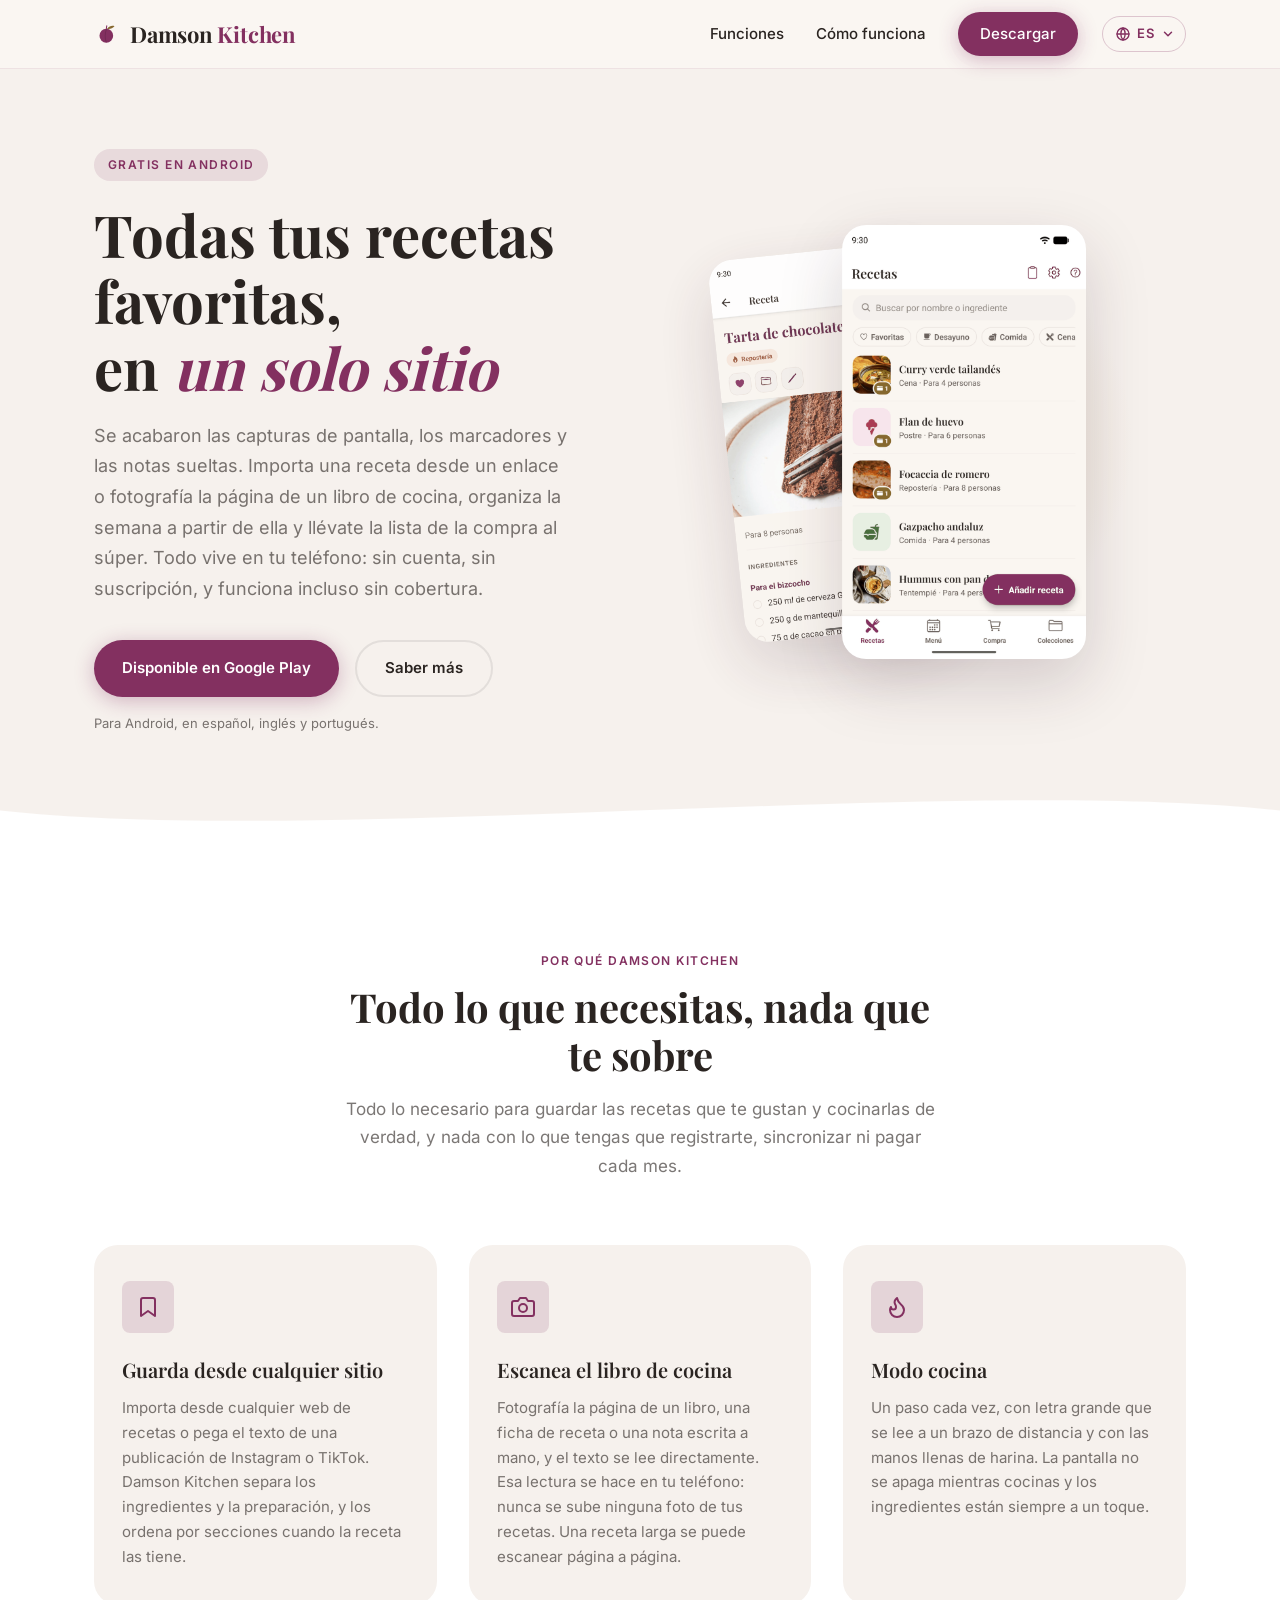
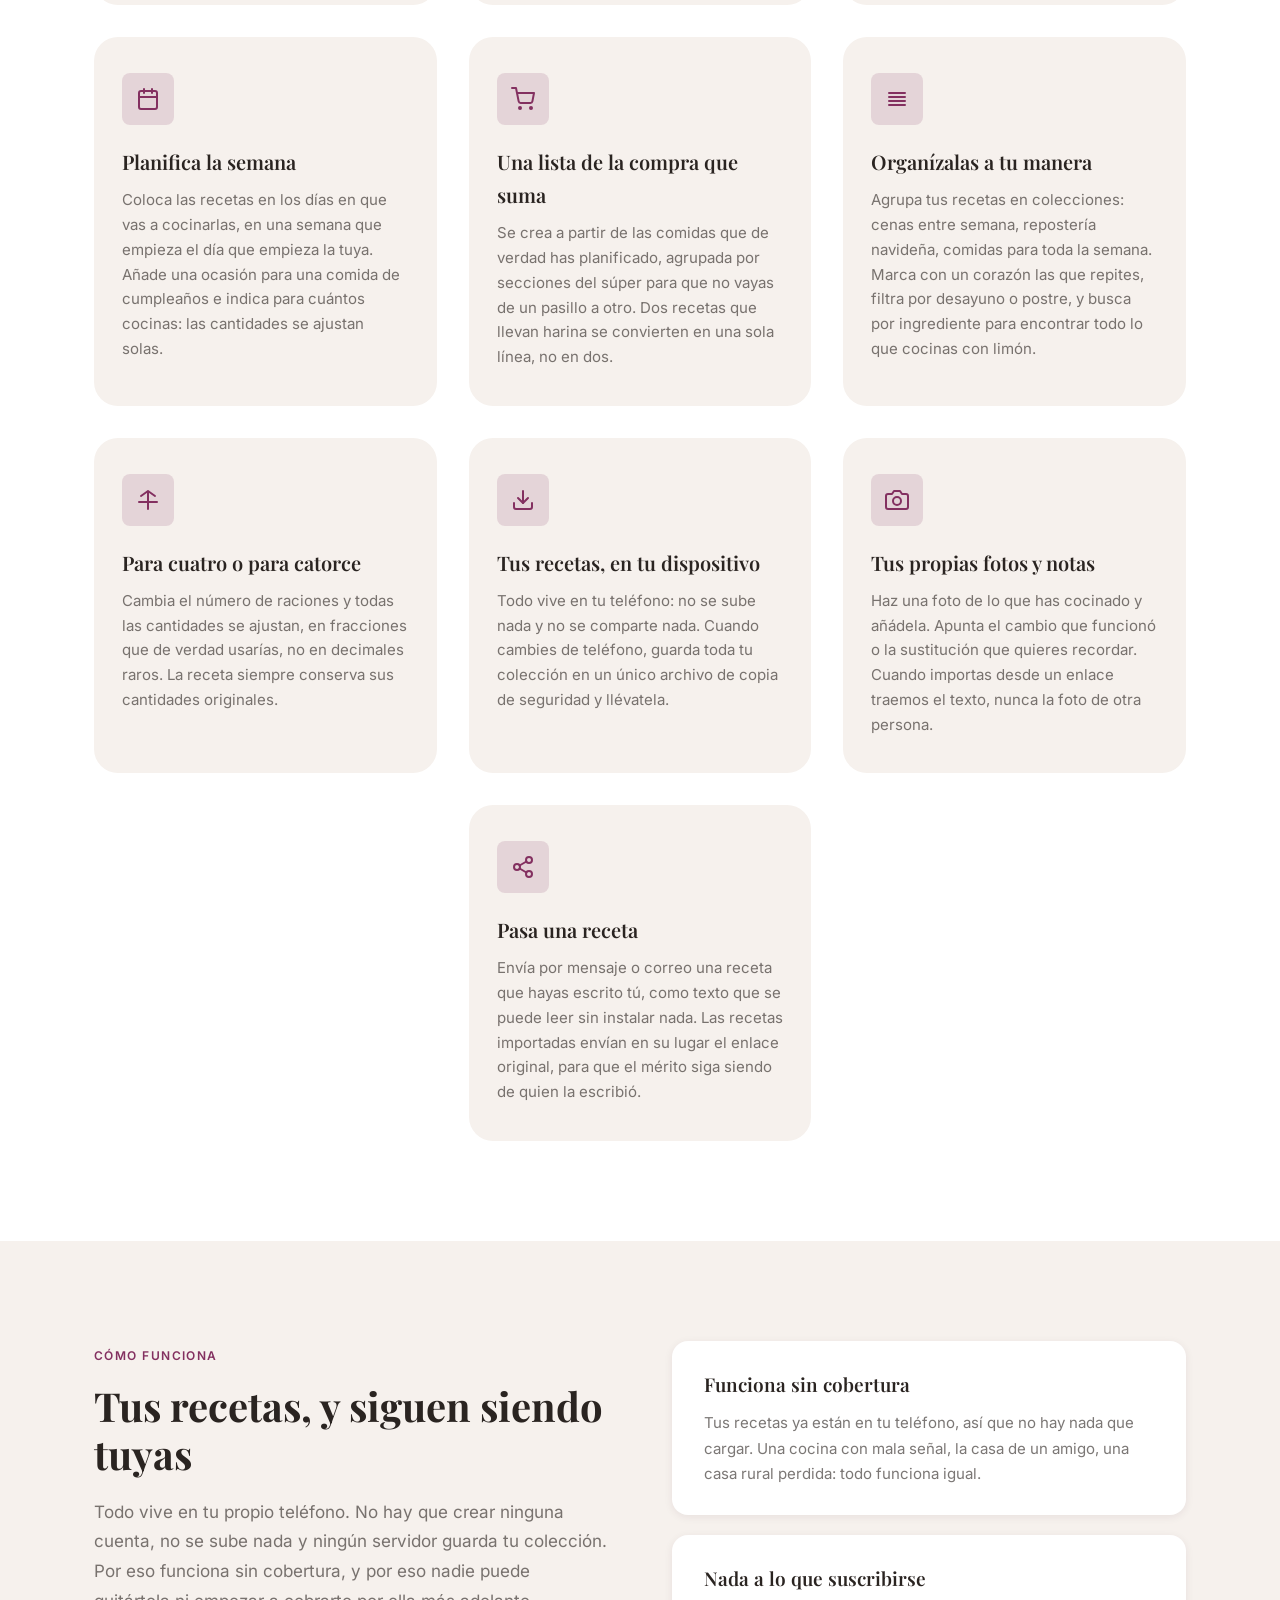
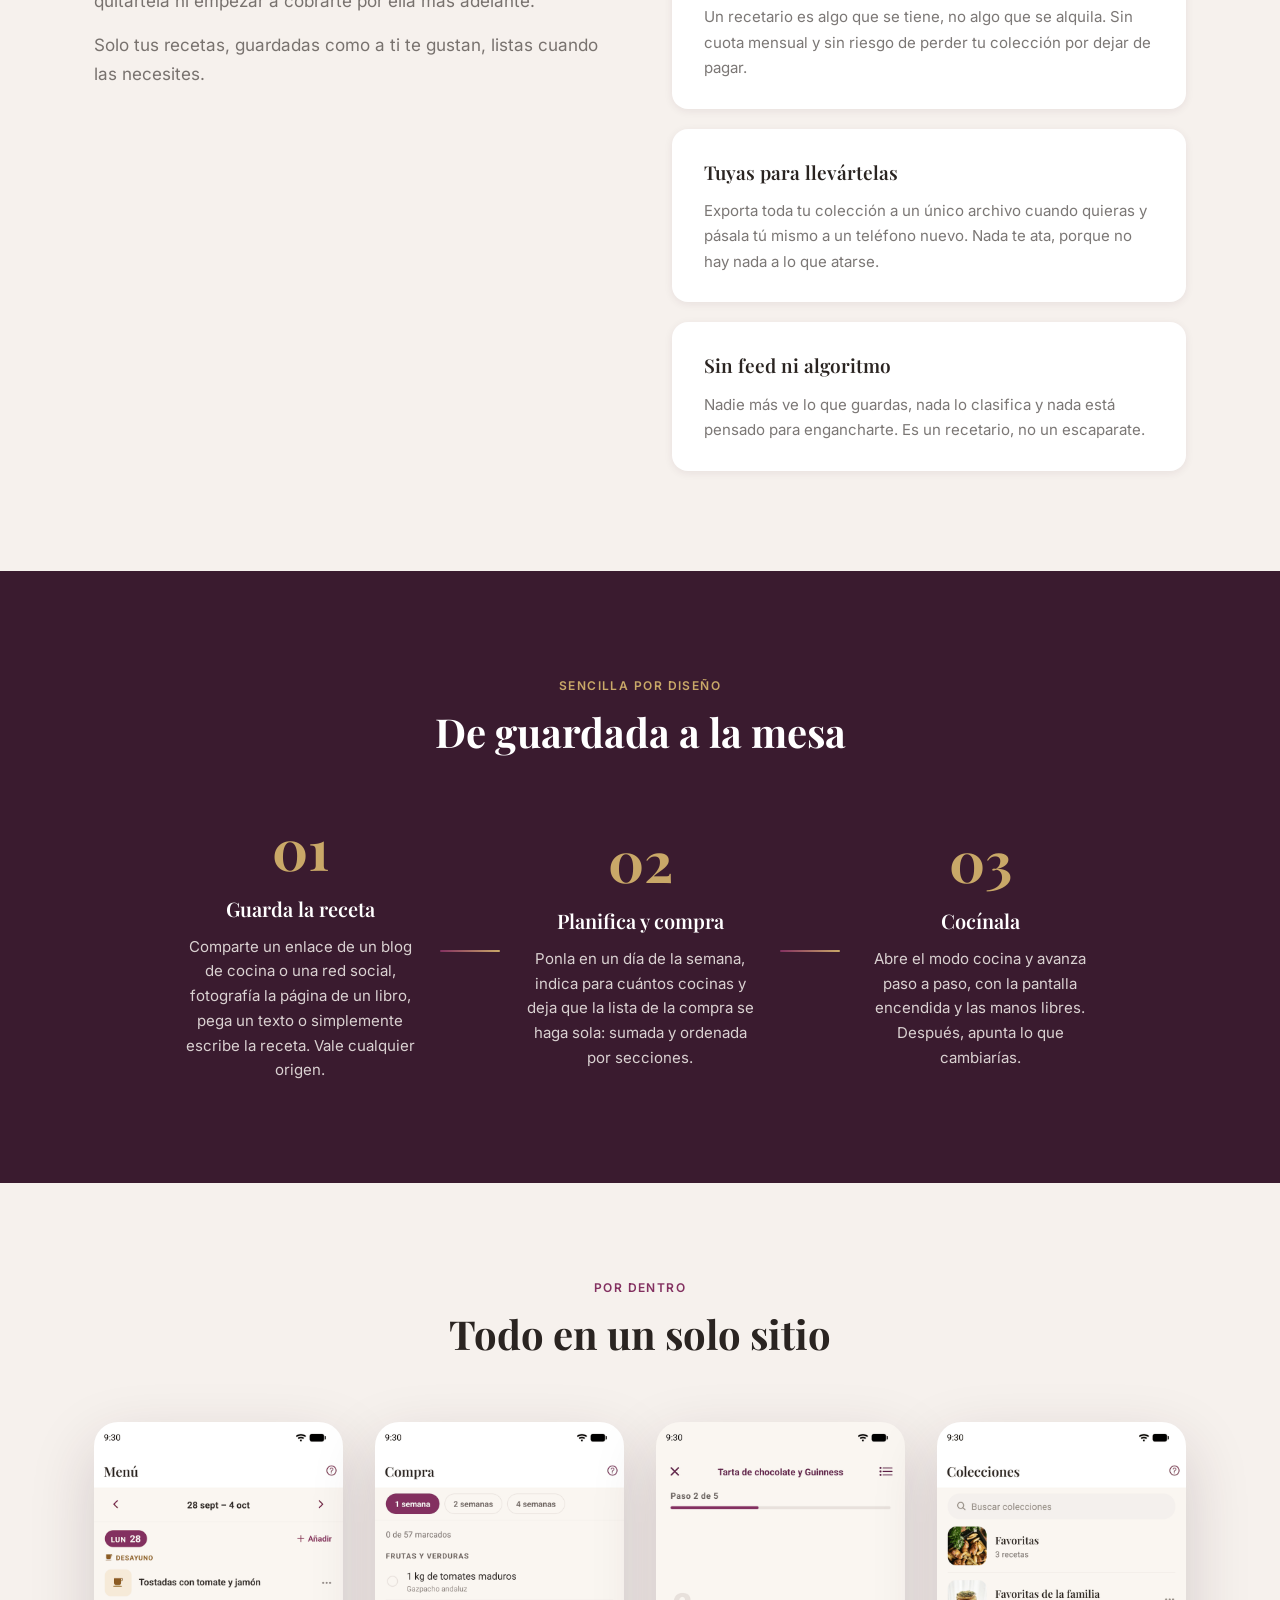
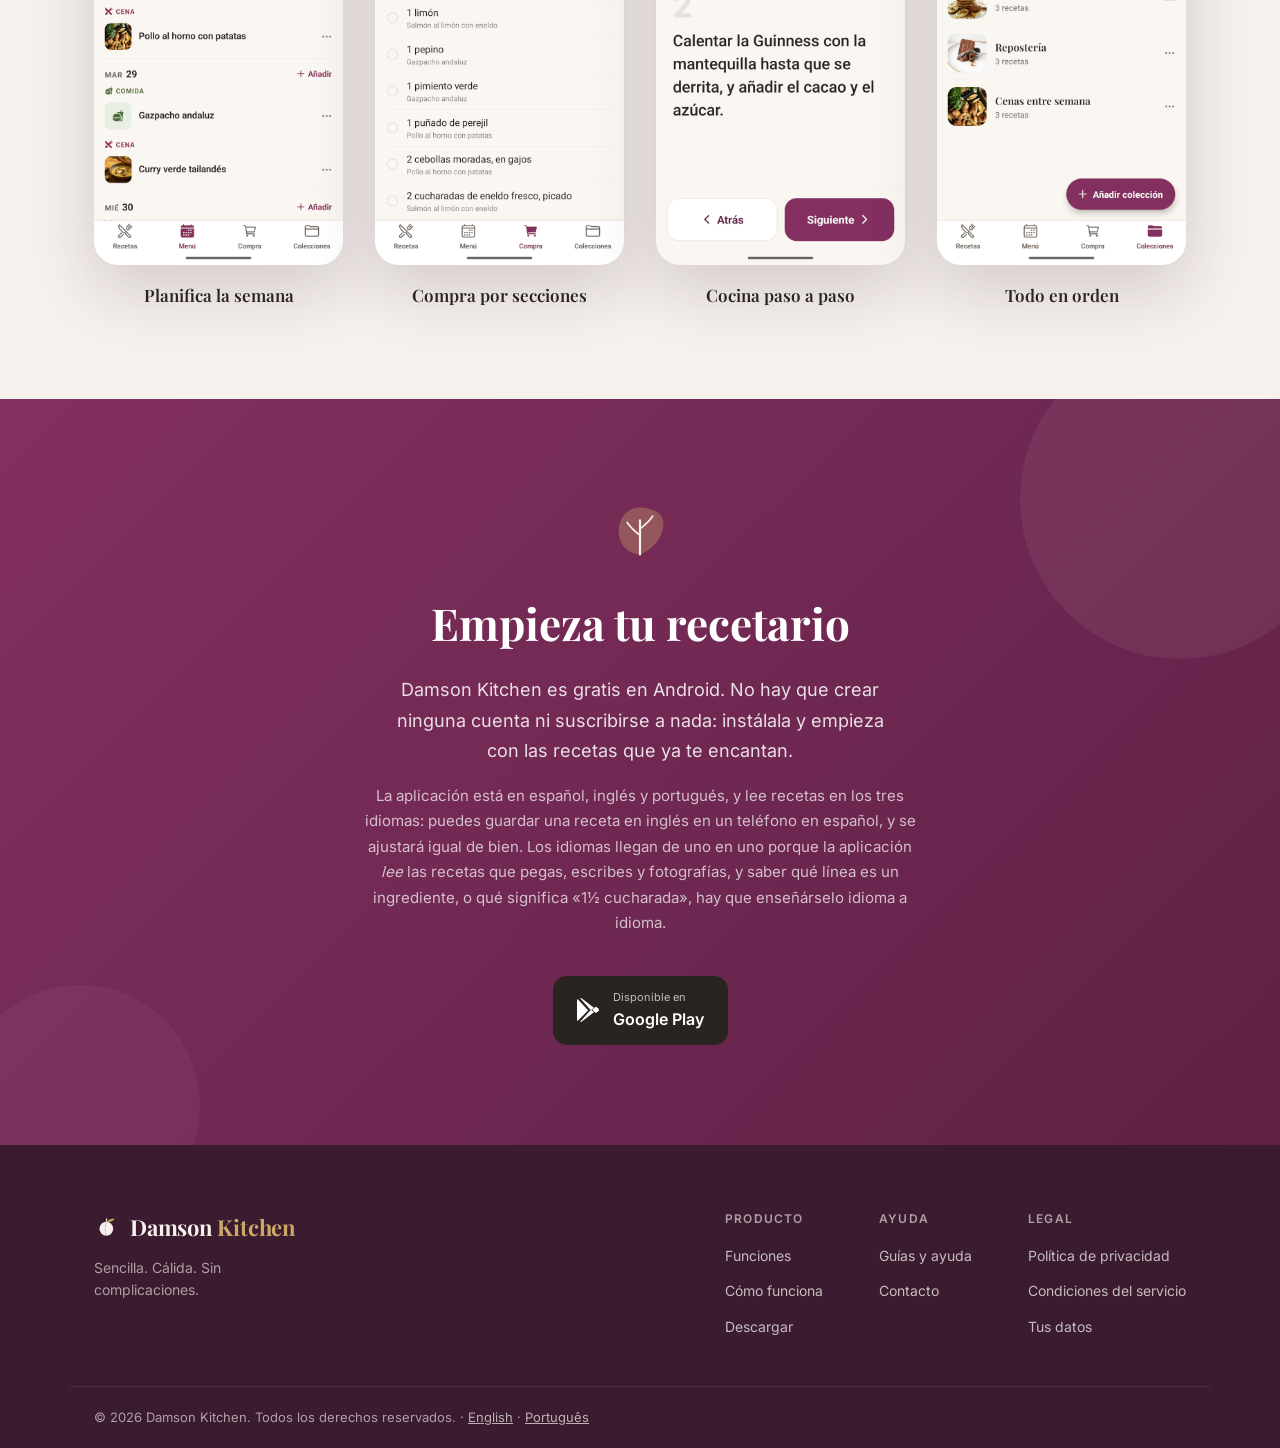
==== es/index.html @ f4afdb45 "Portuguese (Brazil) site, and a three-language menu in place of the EN/ES pill Co-Authored-By: Claud" ====
<!DOCTYPE html>
<html lang="es">
<head>
  <meta charset="UTF-8" />
  <meta name="viewport" content="width=device-width, initial-scale=1.0" />
  <meta name="description" content="Damson Kitchen: tu recetario privado. Importa recetas, planifica la semana y crea la lista de la compra. Todo se queda en tu teléfono." />
  <link rel="canonical" href="https://damsonkitchen.com/es/" />
  <link rel="alternate" hreflang="en" href="https://damsonkitchen.com/" />
  <link rel="alternate" hreflang="es" href="https://damsonkitchen.com/es/" />
  <link rel="alternate" hreflang="x-default" href="https://damsonkitchen.com/" />
  <meta property="og:type" content="website" />
  <meta property="og:site_name" content="Damson Kitchen" />
  <meta property="og:locale" content="es_ES" />
  <meta property="og:title" content="Damson Kitchen: tu recetario privado" />
  <meta property="og:description" content="Importa recetas, planifica la semana y crea la lista de la compra. Todo se queda en tu teléfono." />
  <meta property="og:image" content="https://damsonkitchen.com/assets/og-image.png" />
  <meta property="og:url" content="https://damsonkitchen.com/es/" />
  <meta name="twitter:card" content="summary_large_image" />
  <meta name="twitter:title" content="Damson Kitchen: tu recetario privado" />
  <meta name="twitter:description" content="Importa recetas, planifica la semana y crea la lista de la compra. Todo se queda en tu teléfono." />
  <meta name="twitter:image" content="https://damsonkitchen.com/assets/og-image.png" />
  <title>Damson Kitchen: tu recetario privado</title>
  <script type="application/ld+json">
  {
    "@context": "https://schema.org",
    "@type": "SoftwareApplication",
    "name": "Damson Kitchen",
    "inLanguage": "es",
    "description": "Tu recetario privado. Importa recetas de cualquier web o publicación, escanéalas de la página de un libro de cocina, planifica la semana, crea la lista de la compra y cocina paso a paso. Todo se guarda solo en tu dispositivo.",
    "url": "https://damsonkitchen.com/es/",
    "installUrl": "https://play.google.com/store/apps/details?id=com.damsonkitchen.app&hl=es",
    "downloadUrl": "https://play.google.com/store/apps/details?id=com.damsonkitchen.app&hl=es",
    "applicationCategory": "LifestyleApplication",
    "operatingSystem": "Android",
    "offers": {
      "@type": "Offer",
      "price": "0",
      "priceCurrency": "EUR"
    },
    "screenshot": "https://damsonkitchen.com/assets/og-image.png",
    "image": "https://damsonkitchen.com/assets/favicon.svg"
  }
  </script>
  <link rel="icon" type="image/svg+xml" href="../assets/favicon.svg" />
  <link rel="apple-touch-icon" href="../assets/favicon.svg" />
  <link rel="stylesheet" href="../styles.css" />
</head>
<body>

  <!-- NAV -->
  <header class="nav">
    <div class="nav__inner container">
      <a href="#" class="nav__logo" aria-label="Damson Kitchen: inicio">
        <svg class="brandmark" viewBox="0 0 32 32" xmlns="http://www.w3.org/2000/svg" aria-hidden="true" focusable="false"><g transform="translate(16,16) scale(0.28) translate(-53,-51)"><path d="M50 30C50.5 24 51 20 52 15" stroke="#833060" stroke-width="4.5" stroke-linecap="round" fill="none"/><ellipse cx="50" cy="59" rx="30" ry="31" fill="#833060"/><path d="M50 31C43.5 45 43.5 73 49 86" stroke="#5E2145" stroke-width="3.5" stroke-linecap="round" fill="none" opacity=".55"/><path d="M53 28C62 16 78 12 86 17 79 26 64 31 53 28Z" fill="#86682F"/></g></svg>
        <span class="nav__logo-text">Damson <em>Kitchen</em></span>
      </a>
      <nav class="nav__links">
        <a href="#features">Funciones</a>
        <a href="#how-it-works">Cómo funciona</a>
        <a href="https://play.google.com/store/apps/details?id=com.damsonkitchen.app&amp;hl=es" class="btn btn--primary btn--sm" target="_blank" rel="noopener">Descargar</a>
      </nav>
      <details class="nav__lang">
        <summary aria-label="Language / Idioma" title="Language / Idioma"><svg viewBox="0 0 24 24" fill="none" stroke="currentColor" stroke-width="2" stroke-linecap="round" stroke-linejoin="round" aria-hidden="true" focusable="false"><circle cx="12" cy="12" r="9"/><path d="M3 12h18M12 3a14 14 0 0 1 0 18M12 3a14 14 0 0 0 0 18"/></svg><span>ES</span><svg class="nav__lang-caret" viewBox="0 0 24 24" fill="none" stroke="currentColor" stroke-width="2.5" stroke-linecap="round" stroke-linejoin="round" aria-hidden="true" focusable="false"><path d="M6 9l6 6 6-6"/></svg></summary>
        <ul class="nav__lang-menu">
          <li><a href="/" lang="en" hreflang="en">English</a></li>
          <li><a href="/es/" lang="es" hreflang="es" aria-current="true">Español</a></li>
          <li><a href="/pt/" lang="pt" hreflang="pt">Português</a></li>
        </ul>
      </details>
      <button class="nav__hamburger" aria-label="Abrir menú">
        <span></span><span></span><span></span>
      </button>
    </div>
  </header>

  <!-- HERO -->
  <section class="hero">
    <div class="container hero__inner">
      <div class="hero__text">
        <span class="hero__eyebrow">Gratis en Android</span>
        <h1 class="hero__headline">Todas tus recetas favoritas,<br/>en <em>un solo sitio</em></h1>
        <p class="hero__sub">Se acabaron las capturas de pantalla, los marcadores y las notas sueltas. Importa una receta desde un enlace o fotografía la página de un libro de cocina, organiza la semana a partir de ella y llévate la lista de la compra al súper. Todo vive en tu teléfono: sin cuenta, sin suscripción, y funciona incluso sin cobertura.</p>
        <div class="hero__ctas">
          <a href="https://play.google.com/store/apps/details?id=com.damsonkitchen.app&amp;hl=es" class="btn btn--primary" target="_blank" rel="noopener">Disponible en Google Play</a>
          <a href="#features" class="btn btn--ghost">Saber más</a>
        </div>
        <p class="hero__note">Para Android, en español, inglés y portugués.</p>
      </div>
      <div class="hero__phone">
        <div class="shot-stack">
          <img src="../assets/shots-es/detail.png" alt="" class="shot shot--back" width="1080" height="1920">
          <img src="../assets/shots-es/recipes.png" alt="La lista de recetas de Damson Kitchen, con fotos, tipos de comida y raciones" class="shot shot--front" width="1080" height="1920">
        </div>
        <div class="hero__blob" aria-hidden="true"></div>
      </div>
    </div>
    <div class="hero__wave">
      <svg viewBox="0 0 1440 80" preserveAspectRatio="none" xmlns="http://www.w3.org/2000/svg">
        <path d="M0,40 C360,80 1080,0 1440,40 L1440,80 L0,80 Z" fill="#ffffff"/>
      </svg>
    </div>
  </section>

  <!-- FEATURES -->
  <section class="features" id="features">
    <div class="container">
      <div class="section-header">
        <span class="section-eyebrow">Por qué Damson Kitchen</span>
        <h2>Todo lo que necesitas, nada que te sobre</h2>
        <p>Todo lo necesario para guardar las recetas que te gustan y cocinarlas de verdad, y nada con lo que tengas que registrarte, sincronizar ni pagar cada mes.</p>
      </div>
      <div class="features__grid">
        <div class="feature-card">
          <div class="feature-card__icon">
            <svg viewBox="0 0 24 24" fill="none" stroke="currentColor" stroke-width="2" stroke-linecap="round" stroke-linejoin="round">
              <path d="M19 21l-7-5-7 5V5a2 2 0 0 1 2-2h10a2 2 0 0 1 2 2z"/>
            </svg>
          </div>
          <h3>Guarda desde cualquier sitio</h3>
          <p>Importa desde cualquier web de recetas o pega el texto de una publicación de Instagram o TikTok. Damson Kitchen separa los ingredientes y la preparación, y los ordena por secciones cuando la receta las tiene.</p>
        </div>
        <div class="feature-card">
          <div class="feature-card__icon">
            <svg viewBox="0 0 24 24" fill="none" stroke="currentColor" stroke-width="2" stroke-linecap="round" stroke-linejoin="round">
              <path d="M23 19a2 2 0 0 1-2 2H3a2 2 0 0 1-2-2V8a2 2 0 0 1 2-2h4l2-3h6l2 3h4a2 2 0 0 1 2 2z"/>
              <circle cx="12" cy="13" r="4"/>
            </svg>
          </div>
          <h3>Escanea el libro de cocina</h3>
          <p>Fotografía la página de un libro, una ficha de receta o una nota escrita a mano, y el texto se lee directamente. Esa lectura se hace en tu teléfono: nunca se sube ninguna foto de tus recetas. Una receta larga se puede escanear página a página.</p>
        </div>
        <div class="feature-card">
          <div class="feature-card__icon">
            <svg viewBox="0 0 24 24" fill="none" stroke="currentColor" stroke-width="2" stroke-linecap="round" stroke-linejoin="round">
              <path d="M8.5 14.5A2.5 2.5 0 0 0 11 12c0-1.38-.5-2-1-3-1.072-2.143-.224-4.054 2-6 .5 2.5 2 4.9 4 6.5 2 1.6 3 3.5 3 5.5a7 7 0 1 1-14 0c0-1.153.433-2.294 1-3a2.5 2.5 0 0 0 2.5 2.5z"/>
            </svg>
          </div>
          <h3>Modo cocina</h3>
          <p>Un paso cada vez, con letra grande que se lee a un brazo de distancia y con las manos llenas de harina. La pantalla no se apaga mientras cocinas y los ingredientes están siempre a un toque.</p>
        </div>
        <div class="feature-card">
          <div class="feature-card__icon">
            <svg viewBox="0 0 24 24" fill="none" stroke="currentColor" stroke-width="2" stroke-linecap="round" stroke-linejoin="round">
              <rect x="3" y="4" width="18" height="18" rx="2"/><path d="M16 2v4M8 2v4M3 10h18"/>
            </svg>
          </div>
          <h3>Planifica la semana</h3>
          <p>Coloca las recetas en los días en que vas a cocinarlas, en una semana que empieza el día que empieza la tuya. Añade una ocasión para una comida de cumpleaños e indica para cuántos cocinas: las cantidades se ajustan solas.</p>
        </div>
        <div class="feature-card">
          <div class="feature-card__icon">
            <svg viewBox="0 0 24 24" fill="none" stroke="currentColor" stroke-width="2" stroke-linecap="round" stroke-linejoin="round">
              <circle cx="9" cy="21" r="1"/><circle cx="20" cy="21" r="1"/><path d="M1 1h4l2.68 13.39a2 2 0 0 0 2 1.61h9.72a2 2 0 0 0 2-1.61L23 6H6"/>
            </svg>
          </div>
          <h3>Una lista de la compra que suma</h3>
          <p>Se crea a partir de las comidas que de verdad has planificado, agrupada por secciones del súper para que no vayas de un pasillo a otro. Dos recetas que llevan harina se convierten en una sola línea, no en dos.</p>
        </div>
        <div class="feature-card">
          <div class="feature-card__icon">
            <svg viewBox="0 0 24 24" fill="none" stroke="currentColor" stroke-width="2" stroke-linecap="round" stroke-linejoin="round">
              <path d="M4 6h16M4 10h16M4 14h16M4 18h16"/>
            </svg>
          </div>
          <h3>Organízalas a tu manera</h3>
          <p>Agrupa tus recetas en colecciones: cenas entre semana, repostería navideña, comidas para toda la semana. Marca con un corazón las que repites, filtra por desayuno o postre, y busca por ingrediente para encontrar todo lo que cocinas con limón.</p>
        </div>
        <div class="feature-card">
          <div class="feature-card__icon">
            <svg viewBox="0 0 24 24" fill="none" stroke="currentColor" stroke-width="2" stroke-linecap="round" stroke-linejoin="round">
              <path d="M12 3v18M5 8l7-5 7 5"/><path d="M3 14h18"/>
            </svg>
          </div>
          <h3>Para cuatro o para catorce</h3>
          <p>Cambia el número de raciones y todas las cantidades se ajustan, en fracciones que de verdad usarías, no en decimales raros. La receta siempre conserva sus cantidades originales.</p>
        </div>
        <div class="feature-card">
          <div class="feature-card__icon">
            <svg viewBox="0 0 24 24" fill="none" stroke="currentColor" stroke-width="2" stroke-linecap="round" stroke-linejoin="round">
              <path d="M21 15v4a2 2 0 0 1-2 2H5a2 2 0 0 1-2-2v-4"/><path d="M7 10l5 5 5-5"/><path d="M12 15V3"/>
            </svg>
          </div>
          <h3>Tus recetas, en tu dispositivo</h3>
          <p>Todo vive en tu teléfono: no se sube nada y no se comparte nada. Cuando cambies de teléfono, guarda toda tu colección en un único archivo de copia de seguridad y llévatela.</p>
        </div>
        <div class="feature-card">
          <div class="feature-card__icon">
            <svg viewBox="0 0 24 24" fill="none" stroke="currentColor" stroke-width="2" stroke-linecap="round" stroke-linejoin="round">
              <path d="M23 19a2 2 0 0 1-2 2H3a2 2 0 0 1-2-2V8a2 2 0 0 1 2-2h4l2-3h6l2 3h4a2 2 0 0 1 2 2z"/><circle cx="12" cy="13" r="4"/>
            </svg>
          </div>
          <h3>Tus propias fotos y notas</h3>
          <p>Haz una foto de lo que has cocinado y añádela. Apunta el cambio que funcionó o la sustitución que quieres recordar. Cuando importas desde un enlace traemos el texto, nunca la foto de otra persona.</p>
        </div>
        <div class="feature-card">
          <div class="feature-card__icon">
            <svg viewBox="0 0 24 24" fill="none" stroke="currentColor" stroke-width="2" stroke-linecap="round" stroke-linejoin="round">
              <circle cx="18" cy="5" r="3"/><circle cx="6" cy="12" r="3"/><circle cx="18" cy="19" r="3"/><path d="M8.59 13.51l6.83 3.98M15.41 6.51L8.59 10.49"/>
            </svg>
          </div>
          <h3>Pasa una receta</h3>
          <p>Envía por mensaje o correo una receta que hayas escrito tú, como texto que se puede leer sin instalar nada. Las recetas importadas envían en su lugar el enlace original, para que el mérito siga siendo de quien la escribió.</p>
        </div>
      </div>
    </div>
  </section>

  <!-- PHILOSOPHY -->
  <section class="philosophy">
    <div class="container">
      <div class="philosophy__inner">
        <div class="philosophy__story">
          <span class="section-eyebrow">Cómo funciona</span>
          <h2>Tus recetas, y siguen siendo tuyas</h2>
          <p>Todo vive en tu propio teléfono. No hay que crear ninguna cuenta, no se sube nada y ningún servidor guarda tu colección. Por eso funciona sin cobertura, y por eso nadie puede quitártela ni empezar a cobrarte por ella más adelante.</p>
          <p>Solo tus recetas, guardadas como a ti te gustan, listas cuando las necesites.</p>
        </div>
        <div class="philosophy__values">
          <div class="philosophy__value">
            <h3>Funciona sin cobertura</h3>
            <p>Tus recetas ya están en tu teléfono, así que no hay nada que cargar. Una cocina con mala señal, la casa de un amigo, una casa rural perdida: todo funciona igual.</p>
          </div>
          <div class="philosophy__value">
            <h3>Nada a lo que suscribirse</h3>
            <p>Un recetario es algo que se tiene, no algo que se alquila. Sin cuota mensual y sin riesgo de perder tu colección por dejar de pagar.</p>
          </div>
          <div class="philosophy__value">
            <h3>Tuyas para llevártelas</h3>
            <p>Exporta toda tu colección a un único archivo cuando quieras y pásala tú mismo a un teléfono nuevo. Nada te ata, porque no hay nada a lo que atarse.</p>
          </div>
          <div class="philosophy__value">
            <h3>Sin feed ni algoritmo</h3>
            <p>Nadie más ve lo que guardas, nada lo clasifica y nada está pensado para engancharte. Es un recetario, no un escaparate.</p>
          </div>
        </div>
      </div>
    </div>
  </section>

  <!-- HOW IT WORKS -->
  <section class="how-it-works" id="how-it-works">
    <div class="container">
      <div class="section-header section-header--light">
        <span class="section-eyebrow section-eyebrow--light">Sencilla por diseño</span>
        <h2>De guardada a la mesa</h2>
      </div>
      <div class="steps">
        <div class="step">
          <div class="step__number">01</div>
          <div class="step__content">
            <h3>Guarda la receta</h3>
            <p>Comparte un enlace de un blog de cocina o una red social, fotografía la página de un libro, pega un texto o simplemente escribe la receta. Vale cualquier origen.</p>
          </div>
        </div>
        <div class="step__connector" aria-hidden="true"></div>
        <div class="step">
          <div class="step__number">02</div>
          <div class="step__content">
            <h3>Planifica y compra</h3>
            <p>Ponla en un día de la semana, indica para cuántos cocinas y deja que la lista de la compra se haga sola: sumada y ordenada por secciones.</p>
          </div>
        </div>
        <div class="step__connector" aria-hidden="true"></div>
        <div class="step">
          <div class="step__number">03</div>
          <div class="step__content">
            <h3>Cocínala</h3>
            <p>Abre el modo cocina y avanza paso a paso, con la pantalla encendida y las manos libres. Después, apunta lo que cambiarías.</p>
          </div>
        </div>
      </div>
    </div>
  </section>

  <!-- SCREENSHOTS -->
  <section class="gallery">
    <div class="container">
      <div class="section-header">
        <span class="section-eyebrow">Por dentro</span>
        <h2>Todo en un solo sitio</h2>
      </div>
      <div class="gallery__strip">
        <figure class="gallery__item">
          <img src="../assets/shots-es/planner.png" alt="El menú semanal, con recetas colocadas en los días de la semana bajo desayuno, comida y cena" class="shot" width="1080" height="1920" loading="lazy">
          <figcaption>Planifica la semana</figcaption>
        </figure>
        <figure class="gallery__item">
          <img src="../assets/shots-es/shopping.png" alt="La lista de la compra, agrupada por secciones del súper con productos marcados" class="shot" width="1080" height="1920" loading="lazy">
          <figcaption>Compra por secciones</figcaption>
        </figure>
        <figure class="gallery__item">
          <img src="../assets/shots-es/cookmode.png" alt="El modo cocina, con un único paso de la receta en letra grande y una barra de progreso" class="shot" width="1080" height="1920" loading="lazy">
          <figcaption>Cocina paso a paso</figcaption>
        </figure>
        <figure class="gallery__item">
          <img src="../assets/shots-es/collections.png" alt="Las colecciones, con Favoritas junto a grupos de recetas con nombre" class="shot" width="1080" height="1920" loading="lazy">
          <figcaption>Todo en orden</figcaption>
        </figure>
      </div>
    </div>
  </section>

  <!-- DOWNLOAD CTA -->
  <section class="download" id="download">
    <div class="container download__inner">
      <div class="download__leaf-icon" aria-hidden="true">
        <svg viewBox="0 0 60 60" fill="none" xmlns="http://www.w3.org/2000/svg">
          <path d="M30 8C18 8 10 18 10 30C10 42 18 52 30 52C30 52 52 44 52 22C52 14 42 8 30 8Z" fill="#C9A868" opacity="0.35"/>
          <path d="M30 52C30 52 30 30 30 20" stroke="#F6F1ED" stroke-width="2" stroke-linecap="round"/>
          <path d="M30 34C30 34 22 28 18 22" stroke="#F6F1ED" stroke-width="1.5" stroke-linecap="round"/>
          <path d="M30 28C30 28 38 22 42 16" stroke="#F6F1ED" stroke-width="1.5" stroke-linecap="round"/>
        </svg>
      </div>
      <h2>Empieza tu recetario</h2>
      <p>Damson Kitchen es gratis en Android. No hay que crear ninguna cuenta ni suscribirse a nada: instálala y empieza con las recetas que ya te encantan.</p>
      <p class="download__note">La aplicación está en español, inglés y portugués, y lee recetas en los tres idiomas: puedes guardar una receta en inglés en un teléfono en español, y se ajustará igual de bien. Los idiomas llegan de uno en uno porque la aplicación <em>lee</em> las recetas que pegas, escribes y fotografías, y saber qué línea es un ingrediente, o qué significa &laquo;1&frac12; cucharada&raquo;, hay que enseñárselo idioma a idioma.</p>
      <div class="download__badges">
        <a href="https://play.google.com/store/apps/details?id=com.damsonkitchen.app&amp;hl=es" class="store-badge" target="_blank" rel="noopener" aria-label="Descarga Damson Kitchen en Google Play">
          <svg viewBox="0 0 24 24" fill="currentColor" aria-hidden="true">
            <path d="M3.18 23.76c.33.19.71.24 1.08.14l12.64-9.73-2.79-2.79L3.18 23.76zM.49 1.17C.18 1.52 0 2.04 0 2.7v18.6c0 .66.18 1.18.49 1.52l.08.08L11 12.49v-.24L.57 1.09l-.08.08zM21.46 10.35l-2.9-1.67-3.12 3.12 3.12 3.13 2.92-1.68c.83-.48.83-1.25-.02-1.9zM4.26.09L16.9 9.83l-2.79 2.79L3.18.24C3.51.06 3.93.1 4.26.09z"/>
          </svg>
          <div>
            <small>Disponible en</small>
            <strong>Google Play</strong>
          </div>
        </a>
      </div>
    </div>
  </section>

  <!-- FOOTER -->
  <footer class="footer">
    <div class="container footer__inner">
      <div class="footer__brand">
        <a href="#" class="nav__logo" aria-label="Damson Kitchen: inicio">
          <svg class="brandmark" viewBox="0 0 32 32" xmlns="http://www.w3.org/2000/svg" aria-hidden="true" focusable="false"><g transform="translate(16,16) scale(0.28) translate(-53,-51)"><path d="M50 30C50.5 24 51 20 52 15" stroke="#F6F1ED" stroke-width="4.5" stroke-linecap="round" fill="none"/><ellipse cx="50" cy="59" rx="30" ry="31" fill="#F6F1ED"/><path d="M50 31C43.5 45 43.5 73 49 86" stroke="#833060" stroke-width="3.5" stroke-linecap="round" fill="none" opacity=".34"/><path d="M53 28C62 16 78 12 86 17 79 26 64 31 53 28Z" fill="#C9A868"/></g></svg>
          <span class="nav__logo-text">Damson <em>Kitchen</em></span>
        </a>
        <p>Sencilla. Cálida. Sin complicaciones.</p>
      </div>
      <div class="footer__links">
        <div class="footer__col">
          <h4>Producto</h4>
          <a href="#features">Funciones</a>
          <a href="#how-it-works">Cómo funciona</a>
          <a href="#download">Descargar</a>
        </div>
        <div class="footer__col">
          <h4>Ayuda</h4>
          <a href="help.html">Guías y ayuda</a>
          <a href="mailto:hello@damsonkitchen.com">Contacto</a>
        </div>
        <div class="footer__col">
          <h4>Legal</h4>
          <a href="privacy.html">Política de privacidad</a>
          <a href="terms.html">Condiciones del servicio</a>
          <a href="delete-account.html">Tus datos</a>
        </div>
      </div>
    </div>
    <div class="footer__bottom container">
      <p>&copy; 2026 Damson Kitchen. Todos los derechos reservados. · <a href="/" lang="en" hreflang="en">English</a> · <a href="/pt/" lang="pt" hreflang="pt">Português</a></p>
    </div>
  </footer>

  <script src="../script.js"></script>
</body>
</html>
---- styles.css ----
/* ============================================================
   DAMSON KITCHEN — Brand Website

   Damson on warm stone, matching the app's own palette (src/theme.ts).
   The primary and accent are the app's exact values so the site and the
   app read as one product:

     --damson    #833060  = app lightColors.primary   (white on it, 8.2:1)
     --brass     #C9A868  = app darkColors.accent     (sits on dark grounds)
     --ink       #2A2421  = app lightColors.text
     --plum-deep #3A1B2F  = dark section bands and the footer

   Ration the hue, as the app does: filled buttons and eyebrows carry it,
   body copy sits in --ink-60. Don't put damson on every heading — that
   over-saturation is what made the previous coral-on-cream look dated.
   ============================================================ */

/* Fonts are served from this site, not from Google Fonts, so a visit sends
   nothing to a third party. Both are variable fonts covering every weight the
   site uses; the Latin subset includes Spanish (á ñ ¿ ¡) and the euro sign.
   Both are under the SIL Open Font License. */
@font-face {
  font-family: 'Inter';
  font-style: normal;
  font-weight: 300 600;
  font-display: swap;
  src: url('assets/fonts/inter-latin.woff2') format('woff2');
}
@font-face {
  font-family: 'Playfair Display';
  font-style: normal;
  font-weight: 400 700;
  font-display: swap;
  src: url('assets/fonts/playfair-display-latin.woff2') format('woff2');
}

*, *::before, *::after { box-sizing: border-box; margin: 0; padding: 0; }

:root {
  --damson:    #833060;
  --damson-dk: #6B2750;  /* hover/pressed */
  --stone:     #F6F1ED;  /* warm off-white section bands */
  --brass:     #C9A868;
  --ink:       #2A2421;
  --ink-60:    rgba(42,36,33,.62);
  --ink-10:    rgba(42,36,33,.09);
  --plum-deep: #3A1B2F;
  --white:     #ffffff;

  --font-heading: 'Playfair Display', Georgia, serif;
  --font-body:    'Inter', system-ui, sans-serif;

  --radius-sm: 8px;
  --radius-md: 16px;
  --radius-lg: 24px;
  --radius-xl: 40px;

  --shadow-sm: 0 2px 8px rgba(58,27,47,.08);
  --shadow-md: 0 8px 32px rgba(58,27,47,.12);
  --shadow-lg: 0 24px 64px rgba(58,27,47,.18);

  --transition: 0.22s ease;
}

html { scroll-behavior: smooth; }

body {
  font-family: var(--font-body);
  background: var(--white);
  color: var(--ink);
  line-height: 1.65;
  overflow-x: hidden;
}

/* ---- UTILITIES ---- */
.container {
  max-width: 1140px;
  margin: 0 auto;
  padding: 0 24px;
}

.btn {
  display: inline-flex;
  align-items: center;
  gap: 8px;
  padding: 14px 28px;
  border-radius: 100px;
  font-family: var(--font-body);
  font-size: 15px;
  font-weight: 600;
  text-decoration: none;
  cursor: pointer;
  border: none;
  transition: transform var(--transition), box-shadow var(--transition), background var(--transition);
}
.btn:hover { transform: translateY(-2px); }

.btn--primary {
  background: var(--damson);
  color: var(--white);
  box-shadow: 0 4px 20px rgba(131,48,96,.32);
}
.btn--primary:hover { background: var(--damson-dk); box-shadow: 0 8px 28px rgba(131,48,96,.42); }

.btn--ghost {
  background: transparent;
  color: var(--ink);
  border: 2px solid var(--ink-10);
}
.btn--ghost:hover { border-color: var(--damson); color: var(--damson); }

.btn--sm { padding: 10px 22px; font-size: 14px; }

.section-header {
  text-align: center;
  max-width: 600px;
  margin: 0 auto 64px;
}
/* Doubled class so it outranks `.section-header h2` below, which sets ink. With
   equal specificity the later rule won, and the heading on the dark band rendered
   ink on plum-deep — 1:1, invisible. */
.section-header.section-header--light h2,
.section-header.section-header--light p { color: var(--white); }

.section-eyebrow {
  display: inline-block;
  font-size: 12px;
  font-weight: 600;
  letter-spacing: .12em;
  text-transform: uppercase;
  color: var(--damson);
  margin-bottom: 12px;
}
.section-eyebrow--light { color: var(--brass); }

.section-header h2 {
  font-family: var(--font-heading);
  font-size: clamp(28px, 4vw, 40px);
  font-weight: 700;
  line-height: 1.2;
  color: var(--ink);
  margin-bottom: 16px;
}
.section-header p {
  font-size: 17px;
  color: var(--ink-60);
  line-height: 1.7;
}

/* ============================================================
   NAVIGATION
   ============================================================ */
.nav {
  position: sticky;
  top: 0;
  z-index: 100;
  background: rgba(250,246,241,.92);
  backdrop-filter: blur(12px);
  -webkit-backdrop-filter: blur(12px);
  border-bottom: 1px solid rgba(131,48,96,.1);
}

.nav__inner {
  display: flex;
  align-items: center;
  justify-content: space-between;
  height: 68px;
}

.nav__logo {
  display: flex;
  align-items: center;
  gap: 10px;
  text-decoration: none;
  font-family: var(--font-heading);
  font-size: 22px;
  font-weight: 700;
  color: var(--ink);
}

.nav__links {
  display: flex;
  align-items: center;
  gap: 32px;
}
.nav__links a {
  text-decoration: none;
  font-size: 15px;
  font-weight: 500;
  color: var(--ink);
  transition: color var(--transition);
}
.nav__links a:not(.btn):hover { color: var(--damson); }
/* `.nav__links a` sets ink and outranks `.btn--primary`; the filled button needs its white back. */
.nav__links a.btn--primary { color: var(--white); }

/* The language switch lives outside .nav__links so it stays visible on phones,
   where the menu collapses — a switch hidden behind the hamburger is one the
   person who needs it may never find. At three languages it became a dropdown:
   a <details>, so it opens with no script at all (script.js only closes it on an
   outside tap or Escape). The pill shows the current language's code; the menu
   names each language in itself, because the person hunting for theirs may not
   read the one on screen. */
.nav__links { margin-left: auto; }
.nav__lang { position: relative; margin-left: 24px; }
.nav__lang > summary {
  display: inline-flex;
  align-items: center;
  gap: 6px;
  padding: 6px 10px 6px 12px;
  border: 1.5px solid rgba(131,48,96,.25);
  border-radius: 999px;
  font-size: 13px;
  font-weight: 600;
  letter-spacing: .06em;
  color: var(--damson);
  cursor: pointer;
  list-style: none;
  user-select: none;
  transition: background var(--transition), border-color var(--transition);
}
.nav__lang > summary::-webkit-details-marker { display: none; }
.nav__lang > summary svg { width: 16px; height: 16px; }
.nav__lang > summary .nav__lang-caret { width: 14px; height: 14px; transition: transform var(--transition); }
.nav__lang[open] > summary .nav__lang-caret { transform: rotate(180deg); }
.nav__lang > summary:hover,
.nav__lang[open] > summary { background: rgba(131,48,96,.08); border-color: var(--damson); }
.nav__lang-menu {
  position: absolute;
  right: 0;
  top: calc(100% + 8px);
  min-width: 170px;
  margin: 0;
  padding: 6px;
  list-style: none;
  background: var(--white);
  border: 1px solid rgba(131,48,96,.15);
  border-radius: 12px;
  box-shadow: 0 12px 32px rgba(42,36,33,.14);
  z-index: 120;
}
.nav__lang-menu a {
  display: block;
  padding: 10px 14px;
  border-radius: 8px;
  font-size: 15px;
  color: var(--ink);
  text-decoration: none;
}
.nav__lang-menu a:hover { background: rgba(131,48,96,.08); }
.nav__lang-menu a[aria-current] { color: var(--damson); font-weight: 600; }

.nav__hamburger {
  display: none;
  flex-direction: column;
  gap: 5px;
  background: none;
  border: none;
  cursor: pointer;
  padding: 4px;
}
.nav__hamburger span {
  display: block;
  width: 24px;
  height: 2px;
  background: var(--ink);
  border-radius: 2px;
  transition: var(--transition);
}

/* Wordmark, not an image file. The old logo was a Zayvori PNG; rather than
   commission artwork just to put the name in the corner, the name IS the mark —
   set in the heading face with the damson plum glyph beside it. Scales cleanly,
   costs no request, and can't go stale the way a baked-in PNG did. */
.brandmark {
  height: 26px;
  width: 26px;
  flex-shrink: 0;
  display: block;
}
.nav__logo-text {
  letter-spacing: -0.01em;
}
/* Second word sits in damson so the mark carries the hue without a colored
   heading — the same rationing rule the app follows. */
.nav__logo-text em {
  font-style: normal;
  color: var(--damson);
}
.footer__brand .nav__logo-text em { color: var(--brass); }

/* ============================================================
   HERO
   ============================================================ */
.hero {
  background: var(--stone);
  padding: 80px 0 0;
  position: relative;
  overflow: hidden;
}

.hero__inner {
  display: grid;
  grid-template-columns: 1fr 1fr;
  align-items: center;
  gap: 48px;
  padding-bottom: 40px;
}

.hero__eyebrow {
  display: inline-block;
  font-size: 12px;
  font-weight: 600;
  letter-spacing: .12em;
  text-transform: uppercase;
  color: var(--damson);
  background: rgba(131,48,96,.12);
  padding: 6px 14px;
  border-radius: 100px;
  margin-bottom: 20px;
}

.hero__headline {
  font-family: var(--font-heading);
  font-size: clamp(36px, 5vw, 58px);
  font-weight: 700;
  line-height: 1.15;
  color: var(--ink);
  margin-bottom: 20px;
}
.hero__headline em {
  font-style: italic;
  color: var(--damson);
}

.hero__sub {
  font-size: 18px;
  color: var(--ink-60);
  line-height: 1.7;
  max-width: 480px;
  margin-bottom: 36px;
}

.hero__note {
  margin-top: 16px;
  font-size: 13px;
  color: var(--ink-60);
}

.hero__ctas {
  display: flex;
  gap: 16px;
  flex-wrap: wrap;
}

/* Screenshots, unframed.

   The hero used to sit inside a CSS phone bezel — fake volume buttons, a fake
   camera, a porcelain gradient, ~230 lines of it. Real screenshots do not need
   a drawn handset: rounded corners and a shadow read as a screen on their own,
   and dropping the bezel hands about 15% more width back to the actual UI,
   which is the entire point of showing it. */
.hero__phone {
  display: flex;
  justify-content: center;
  align-items: center;
  position: relative;
}

.hero__blob {
  position: absolute;
  width: 420px;
  height: 420px;
  background: radial-gradient(ellipse, rgba(201,168,104,.30) 0%, transparent 70%);
  border-radius: 50%;
  top: 50%;
  left: 50%;
  transform: translate(-50%, -50%);
  z-index: 0;
}

.shot-stack {
  position: relative;
  z-index: 1;
  display: flex;
  align-items: center;
  justify-content: center;
  min-height: 540px;
  width: 100%;
}

.shot {
  display: block;
  height: auto;
  border-radius: 24px;
  box-shadow: var(--shadow-lg);
  background: var(--white);
}

/* Two screens rather than one: the second sits behind and tilted, so the hero
   shows the list AND a recipe without needing the width for two full images. */
.shot--back {
  position: absolute;
  width: 216px;
  transform: translateX(-42%) rotate(-6deg);
  opacity: .9;
  z-index: 0;
}

.shot--front {
  position: relative;
  width: 244px;
  transform: translateX(16%);
  z-index: 1;
}

.hero__wave {
  line-height: 0;
}
.hero__wave svg { width: 100%; display: block; }

/* ============================================================
   FEATURES
   ============================================================ */
.features {
  padding: 100px 0;
  background: var(--white);
}

.features__grid {
  display: grid;
  grid-template-columns: repeat(3, 1fr);
  gap: 32px;
}

/* With ten cards the last row holds one, and a lone card hard against the left
   edge reads as a layout that ran out rather than a set that finished. Centering
   it only fires when it really is alone (10th of three-wide is 3n+1), and only
   above 900px where the grid is three columns — below that the card counts work
   out even, and column 2 would not exist at the one-column breakpoint. */
@media (min-width: 901px) {
  .features__grid > .feature-card:last-child:nth-child(3n + 1) {
    grid-column: 2;
  }
}

.feature-card {
  background: var(--stone);
  border-radius: var(--radius-lg);
  padding: 36px 28px;
  transition: transform var(--transition), box-shadow var(--transition);
}
.feature-card:hover {
  transform: translateY(-6px);
  box-shadow: var(--shadow-md);
}

.feature-card__icon {
  width: 52px;
  height: 52px;
  background: rgba(131,48,96,.15);
  border-radius: var(--radius-sm);
  display: flex;
  align-items: center;
  justify-content: center;
  margin-bottom: 20px;
  color: var(--damson);
}
.feature-card__icon svg { width: 24px; height: 24px; }

.feature-card h3 {
  font-family: var(--font-heading);
  font-size: 20px;
  font-weight: 600;
  color: var(--ink);
  margin-bottom: 10px;
}
.feature-card p { font-size: 15px; color: var(--ink-60); line-height: 1.65; }

/* ============================================================
   PHILOSOPHY
   ============================================================ */
.philosophy {
  background: var(--stone);
  padding: 100px 0;
}

.philosophy__inner {
  display: grid;
  grid-template-columns: 1fr 1fr;
  gap: 64px;
  align-items: start;
}

.philosophy__story .section-eyebrow { margin-bottom: 16px; }

.philosophy__story h2 {
  font-family: var(--font-heading);
  font-size: clamp(28px, 4vw, 40px);
  font-weight: 700;
  line-height: 1.2;
  color: var(--ink);
  margin-bottom: 20px;
}

.philosophy__story p {
  font-size: 17px;
  color: var(--ink-60);
  line-height: 1.75;
  margin-bottom: 14px;
}
.philosophy__story p:last-child { margin-bottom: 0; }

.philosophy__values {
  display: flex;
  flex-direction: column;
  gap: 20px;
}

.philosophy__value {
  background: var(--white);
  border-radius: var(--radius-md);
  padding: 28px 32px;
  box-shadow: var(--shadow-sm);
}

.philosophy__value h3 {
  font-family: var(--font-heading);
  font-size: 19px;
  font-weight: 600;
  color: var(--ink);
  margin-bottom: 10px;
}

.philosophy__value p {
  font-size: 15px;
  color: var(--ink-60);
  line-height: 1.7;
}

/* ============================================================
   HOW IT WORKS
   ============================================================ */
.how-it-works {
  background: var(--plum-deep);
  padding: 100px 0;
}

.steps {
  display: flex;
  align-items: center;
  gap: 0;
  max-width: 960px;
  margin: 0 auto;
}

.step {
  flex: 1;
  text-align: center;
  padding: 0 24px;
}

.step__number {
  font-family: var(--font-heading);
  font-size: 56px;
  font-weight: 700;
  /* Brass, the accent for dark grounds: damson on plum-deep was 1.7:1. */
  color: var(--brass);
  line-height: 1;
  margin-bottom: 16px;
}

.step__content h3 {
  font-family: var(--font-heading);
  font-size: 20px;
  font-weight: 600;
  color: var(--white);
  margin-bottom: 10px;
}
.step__content p { font-size: 15px; color: rgba(246,241,237,.85); line-height: 1.65; }

.step__connector {
  width: 60px;
  height: 2px;
  background: linear-gradient(90deg, var(--damson), var(--brass));
  flex-shrink: 0;
  border-radius: 1px;
}

/* ============================================================
   TESTIMONIALS
   ============================================================ */
.testimonials {
  padding: 100px 0;
  background: var(--white);
}

.testimonials__grid {
  display: grid;
  grid-template-columns: repeat(3, 1fr);
  gap: 28px;
}

.testimonial-card {
  background: var(--stone);
  border-radius: var(--radius-lg);
  padding: 32px 28px;
  display: flex;
  flex-direction: column;
  gap: 16px;
}

.testimonial-card__stars { color: var(--damson); font-size: 16px; letter-spacing: 2px; }

.testimonial-card p {
  font-size: 15px;
  color: var(--ink);
  line-height: 1.7;
  font-style: italic;
  flex: 1;
}

.testimonial-card__author {
  display: flex;
  align-items: center;
  gap: 12px;
}
.testimonial-card__avatar {
  width: 40px;
  height: 40px;
  border-radius: 50%;
  background: var(--brass);
  display: flex;
  align-items: center;
  justify-content: center;
  font-weight: 700;
  font-size: 16px;
  color: var(--ink);
  flex-shrink: 0;
}
.testimonial-card__author strong { display: block; font-size: 14px; color: var(--ink); }
.testimonial-card__author span { font-size: 12px; color: var(--ink-60); }


/* ============================================================
   SCREENSHOT GALLERY
   ============================================================ */
.gallery {
  padding: 90px 0;
  background: var(--stone);
}

.gallery__strip {
  display: grid;
  /* auto-fit rather than a fixed count: four across on a desktop, two on a
     tablet, one on a phone, with no breakpoints to maintain. */
  grid-template-columns: repeat(auto-fit, minmax(180px, 1fr));
  gap: 32px;
  margin-top: 48px;
}

.gallery__item {
  margin: 0;
  text-align: center;
}
.gallery__item .shot { width: 100%; }
.gallery__item figcaption {
  margin-top: 16px;
  font-family: var(--font-heading);
  font-size: 17px;
  font-weight: 600;
  color: var(--ink);
}

/* ============================================================
   DOWNLOAD CTA
   ============================================================ */
.download {
  background: linear-gradient(135deg, var(--damson) 0%, #5E2145 100%);
  padding: 100px 0;
  position: relative;
  overflow: hidden;
}
.download::before {
  content: '';
  position: absolute;
  top: -60px; right: -60px;
  width: 320px; height: 320px;
  background: rgba(255,255,255,.06);
  border-radius: 50%;
}
.download::after {
  content: '';
  position: absolute;
  bottom: -80px; left: -40px;
  width: 240px; height: 240px;
  background: rgba(255,255,255,.04);
  border-radius: 50%;
}

.download__inner {
  text-align: center;
  position: relative;
  z-index: 1;
}

.download__leaf-icon {
  width: 64px;
  height: 64px;
  margin: 0 auto 24px;
}
.download__leaf-icon svg { width: 100%; height: 100%; }

.download h2 {
  font-family: var(--font-heading);
  font-size: clamp(28px, 4vw, 44px);
  font-weight: 700;
  color: var(--white);
  margin-bottom: 16px;
}

.download p {
  font-size: 18px;
  color: rgba(255,255,255,.85);
  max-width: 520px;
  margin: 0 auto 40px;
  line-height: 1.7;
}

.download p.download__note {
  font-size: 15px;
  color: rgba(255,255,255,.7);
  max-width: 560px;
  margin: -24px auto 40px;
}

.download__badges {
  display: flex;
  justify-content: center;
  gap: 16px;
  flex-wrap: wrap;
}

.btn--light {
  background: var(--white);
  color: var(--damson);
}
.btn--light:hover { background: var(--stone); box-shadow: 0 8px 24px rgba(255,255,255,.25); }

.store-badge {
  display: flex;
  align-items: center;
  gap: 12px;
  background: var(--ink);
  color: var(--white);
  text-decoration: none;
  padding: 12px 24px;
  border-radius: 14px;
  transition: transform var(--transition), box-shadow var(--transition);
  min-width: 160px;
}
.store-badge:hover { transform: translateY(-3px); box-shadow: 0 12px 32px rgba(58,27,47,.4); }
.store-badge svg { width: 24px; height: 24px; flex-shrink: 0; }
.store-badge div { text-align: left; }
.store-badge small { display: block; font-size: 11px; opacity: .7; }
.store-badge strong { display: block; font-size: 16px; font-weight: 600; }

/* ============================================================
   FOOTER
   ============================================================ */
.footer {
  background: var(--plum-deep);
  padding: 64px 0 0;
}

.footer__inner {
  display: grid;
  grid-template-columns: 1fr auto;
  gap: 48px;
  padding-bottom: 48px;
  border-bottom: 1px solid rgba(246,241,237,.1);
}

.footer__brand .nav__logo { color: var(--stone); margin-bottom: 12px; }

.footer__brand p {
  font-size: 14px;
  color: rgba(246,241,237,.62);
  max-width: 220px;
  line-height: 1.6;
}

.footer__links {
  display: flex;
  gap: 56px;
}

.footer__col {
  display: flex;
  flex-direction: column;
  gap: 12px;
}

.footer__col h4 {
  font-size: 12px;
  font-weight: 600;
  letter-spacing: .1em;
  text-transform: uppercase;
  color: rgba(246,241,237,.62);
  margin-bottom: 4px;
}

.footer__col a {
  font-size: 14px;
  color: rgba(246,241,237,.75);
  text-decoration: none;
  transition: color var(--transition);
}
/* Stone, not damson: damson on plum-deep is 1.7:1, so a link vanished on hover. */
.footer__col a:hover { color: var(--stone); }

.footer__bottom {
  padding: 20px 24px;
}
.footer__bottom p {
  font-size: 13px;
  color: rgba(246,241,237,.62);
}
.footer__bottom a {
  color: rgba(246,241,237,.7);
}
.footer__bottom a:hover { color: var(--stone); }

/* ============================================================
   RESPONSIVE
   ============================================================ */
@media (max-width: 900px) {
  .philosophy__inner { grid-template-columns: 1fr; gap: 40px; }

  .hero__inner { grid-template-columns: 1fr; text-align: center; }
  .hero__sub { margin-left: auto; margin-right: auto; }
  .hero__ctas { justify-content: center; }
  .hero__phone { order: -1; }
  .hero__blob { display: none; }
  .shot--back { display: none; }
  .shot--front { transform: none; width: 260px; }

  .features__grid { grid-template-columns: 1fr 1fr; }

  .steps { flex-direction: column; gap: 32px; }
  .step__connector { width: 2px; height: 40px; background: linear-gradient(180deg, var(--damson), var(--brass)); }

  .testimonials__grid { grid-template-columns: 1fr 1fr; }

  .footer__inner { grid-template-columns: 1fr; gap: 32px; }
  .footer__links { flex-wrap: wrap; gap: 32px; }
}

@media (max-width: 600px) {
  .nav__links { display: none; }
  .nav__hamburger { display: flex; }
  .nav__lang { margin-left: auto; margin-right: 14px; }

  .nav__links.open {
    display: flex;
    flex-direction: column;
    position: absolute;
    top: 68px; left: 0; right: 0;
    background: var(--stone);
    padding: 20px 24px 28px;
    border-bottom: 1px solid rgba(131,48,96,.12);
    z-index: 99;
    gap: 20px;
  }

  .features__grid { grid-template-columns: 1fr; }
  .testimonials__grid { grid-template-columns: 1fr; }
  .download__badges { flex-direction: column; align-items: center; }

  .hero__phone { display: none; }
}

/* ---- Scroll fade-in animation ---- */
.fade-up {
  opacity: 0;
  transform: translateY(28px);
  transition: opacity 0.55s ease, transform 0.55s ease;
}
.fade-up.visible {
  opacity: 1;
  transform: translateY(0);
}

/* ============================================================
   LEGAL PAGES (privacy.html, terms.html)
   ============================================================ */
.legal-hero {
  background: var(--stone);
  padding: 64px 0 48px;
  border-bottom: 1px solid rgba(131,48,96,.12);
}
.legal-hero__inner { max-width: 760px; }
.legal-hero h1 {
  font-family: var(--font-heading);
  font-size: clamp(32px, 5vw, 52px);
  font-weight: 700;
  color: var(--ink);
  margin: 8px 0 16px;
  line-height: 1.15;
}
.legal-hero__meta { font-size: 14px; color: var(--ink-60); }

.legal-content {
  padding: 64px 0 100px;
  background: var(--white);
}

.legal-container {
  max-width: 760px;
}

.legal-notice {
  background: rgba(131,48,96,.1);
  border-left: 4px solid var(--damson);
  border-radius: 0 var(--radius-sm) var(--radius-sm) 0;
  padding: 16px 20px;
  margin-bottom: 48px;
  font-size: 15px;
  color: var(--ink);
  line-height: 1.6;
}

.legal-section {
  margin-bottom: 48px;
  padding-bottom: 48px;
  border-bottom: 1px solid var(--ink-10);
}
.legal-section:last-child { border-bottom: none; margin-bottom: 0; padding-bottom: 0; }

.legal-section h2 {
  font-family: var(--font-heading);
  font-size: 22px;
  font-weight: 700;
  color: var(--ink);
  margin-bottom: 16px;
}
.legal-section h3 {
  font-size: 16px;
  font-weight: 600;
  color: var(--ink);
  margin: 24px 0 10px;
}
.legal-section p {
  font-size: 15px;
  color: var(--ink);
  line-height: 1.8;
  margin-bottom: 14px;
}
.legal-section p:last-child { margin-bottom: 0; }
.legal-section ul,
.legal-steps {
  margin: 12px 0 14px 0;
  padding-left: 24px;
  display: flex;
  flex-direction: column;
  gap: 8px;
}
.legal-steps {
  list-style: decimal;
}
.legal-section li {
  font-size: 15px;
  color: var(--ink);
  line-height: 1.7;
}
.legal-section a {
  color: var(--damson);
  text-decoration: underline;
  text-underline-offset: 2px;
}
.legal-section a:hover { color: var(--damson-dk); }

.legal-table {
  width: 100%;
  border-collapse: collapse;
  margin: 16px 0;
  font-size: 14px;
}
.legal-table th,
.legal-table td {
  text-align: left;
  padding: 12px 16px;
  border: 1px solid rgba(58,27,47,.1);
  line-height: 1.55;
  color: var(--ink);
}
.legal-table th {
  background: var(--stone);
  font-weight: 600;
  color: var(--ink);
  font-size: 13px;
  text-transform: uppercase;
  letter-spacing: .04em;
}
.legal-table tr:nth-child(even) td { background: rgba(246,241,237,.4); }

.legal-contact {
  background: var(--stone);
  border-radius: var(--radius-sm);
  padding: 20px 24px;
  margin: 16px 0;
  display: flex;
  flex-direction: column;
  gap: 6px;
}
.legal-contact p { margin-bottom: 0; font-size: 15px; }

@media (max-width: 600px) {
  .legal-table { font-size: 13px; }
  .legal-table th, .legal-table td { padding: 10px 12px; }
}

/* ==========================================================================
   GUIDES (help.html)
   Reuses the legal-* page furniture — hero, container, sections, steps, table
   — so a guide reads as the same kind of document as the policies. Only the
   two things those pages have no equivalent for are defined here: the index of
   guides at the top, and a screenshot sitting beside body copy.
   ========================================================================== */

/* Jump list at the top of the page. Cards rather than a bulleted list of
   links, because this is the first thing someone sees when they arrive from
   Settings and it has to look like a set of destinations. */
.guide-index {
  display: grid;
  grid-template-columns: repeat(auto-fit, minmax(240px, 1fr));
  gap: 12px;
  margin-bottom: 56px;
}

.guide-card {
  display: flex;
  flex-direction: column;
  gap: 4px;
  padding: 16px 18px;
  border: 1px solid var(--ink-10);
  border-radius: var(--radius-md);
  background: var(--white);
  text-decoration: none;
  transition: border-color var(--transition), box-shadow var(--transition),
    transform var(--transition);
}

.guide-card:hover,
.guide-card:focus-visible {
  border-color: var(--damson);
  box-shadow: var(--shadow-sm);
  transform: translateY(-2px);
}

/* The one place damson appears in the guides — the hue stays rationed, as it
   is in the app and on the marketing page. Section headings sit in --ink. */
.guide-card__title {
  font-family: var(--font-heading);
  font-size: 18px;
  font-weight: 600;
  color: var(--damson);
}

.guide-card__desc {
  font-size: 14px;
  line-height: 1.5;
  color: var(--ink-60);
}

/* A phone screenshot alongside the text it illustrates. Capped narrow: these
   are 1080x1920, and at any real width they would tower over the paragraph
   they belong to. */
.guide-figure {
  margin: 0 0 20px 0;
  max-width: 210px;
}

.guide-figure .shot {
  width: 100%;
  border-radius: var(--radius-md);
  box-shadow: var(--shadow-md);
}

.guide-figure--right {
  float: right;
  margin-left: 32px;
}

/* Keep a float inside its own section rather than letting it hang into the
   next heading. */
.legal-section::after {
  content: '';
  display: table;
  clear: both;
}

/* Floating a 210px image beside prose stops working once the column is narrow
   — below this the screenshot goes back in the flow and centers. */
@media (max-width: 700px) {
  .guide-figure--right {
    float: none;
    margin: 0 auto 24px auto;
  }
}
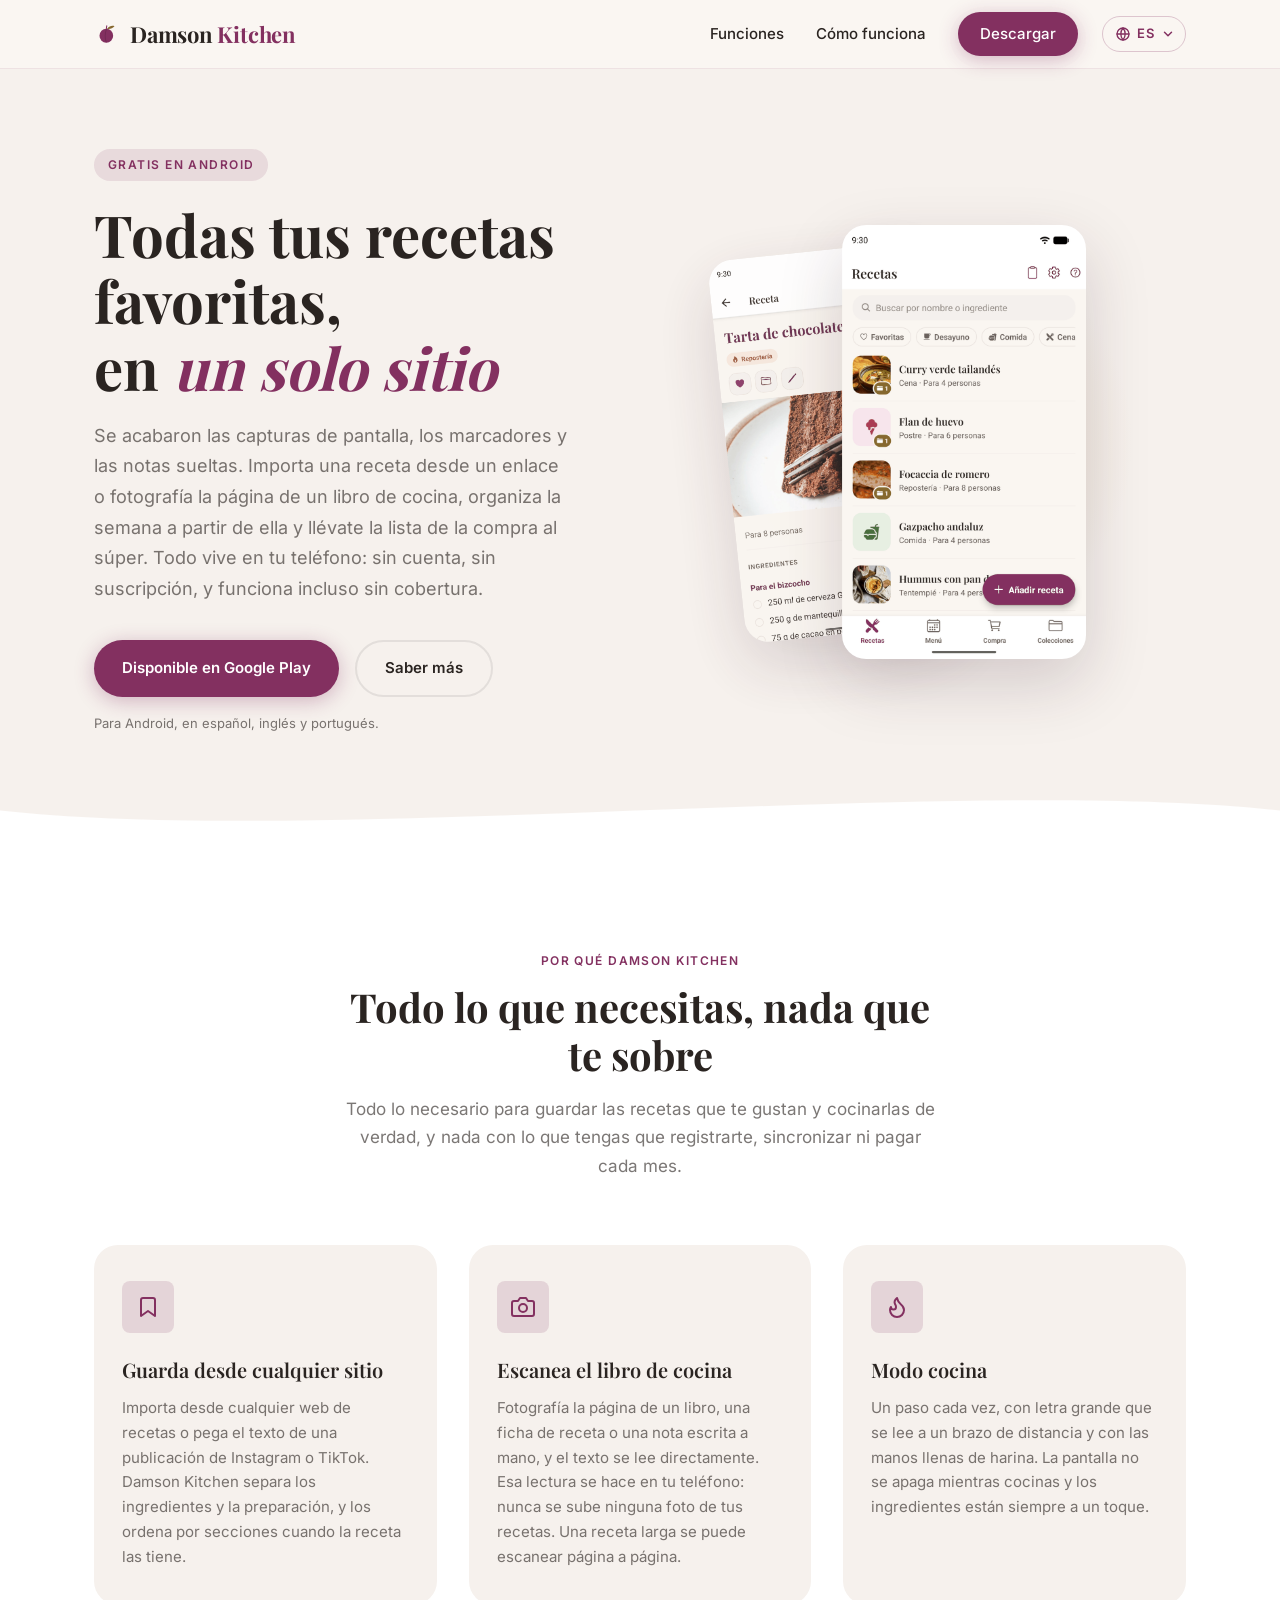
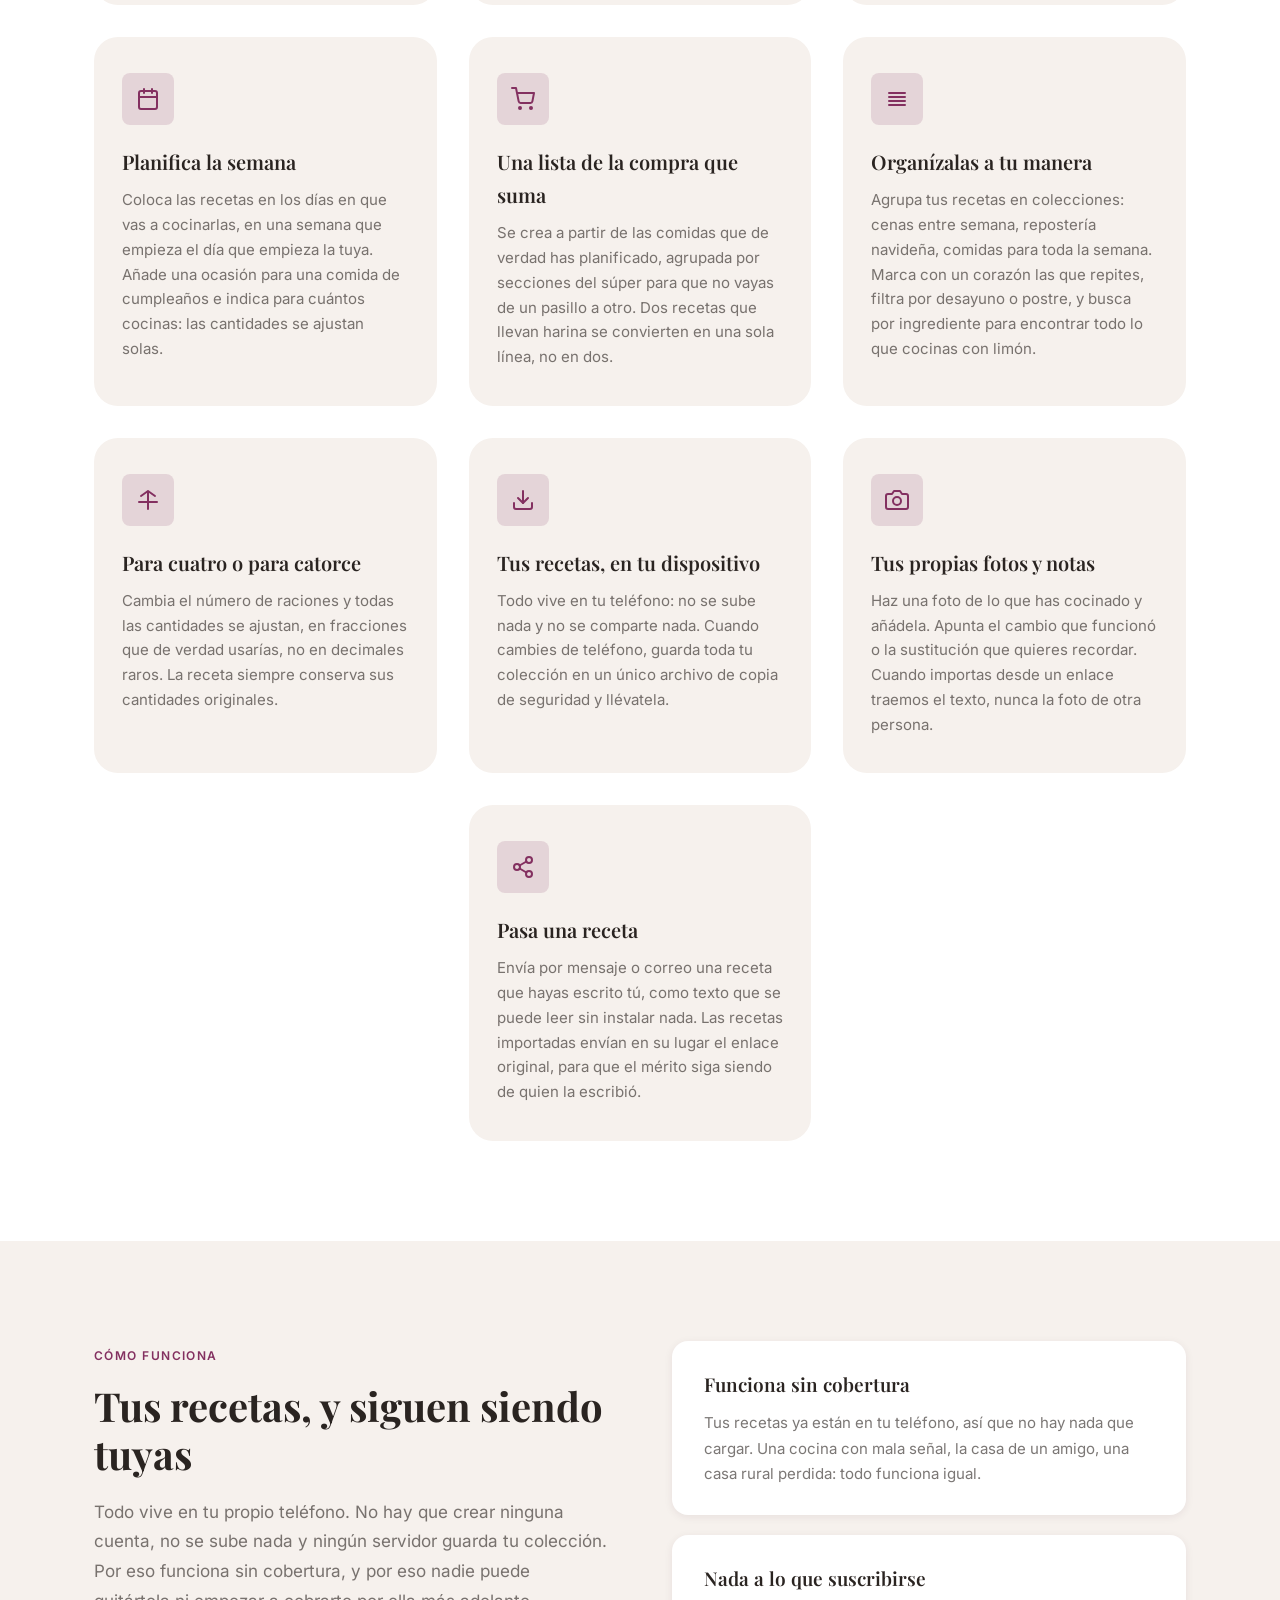
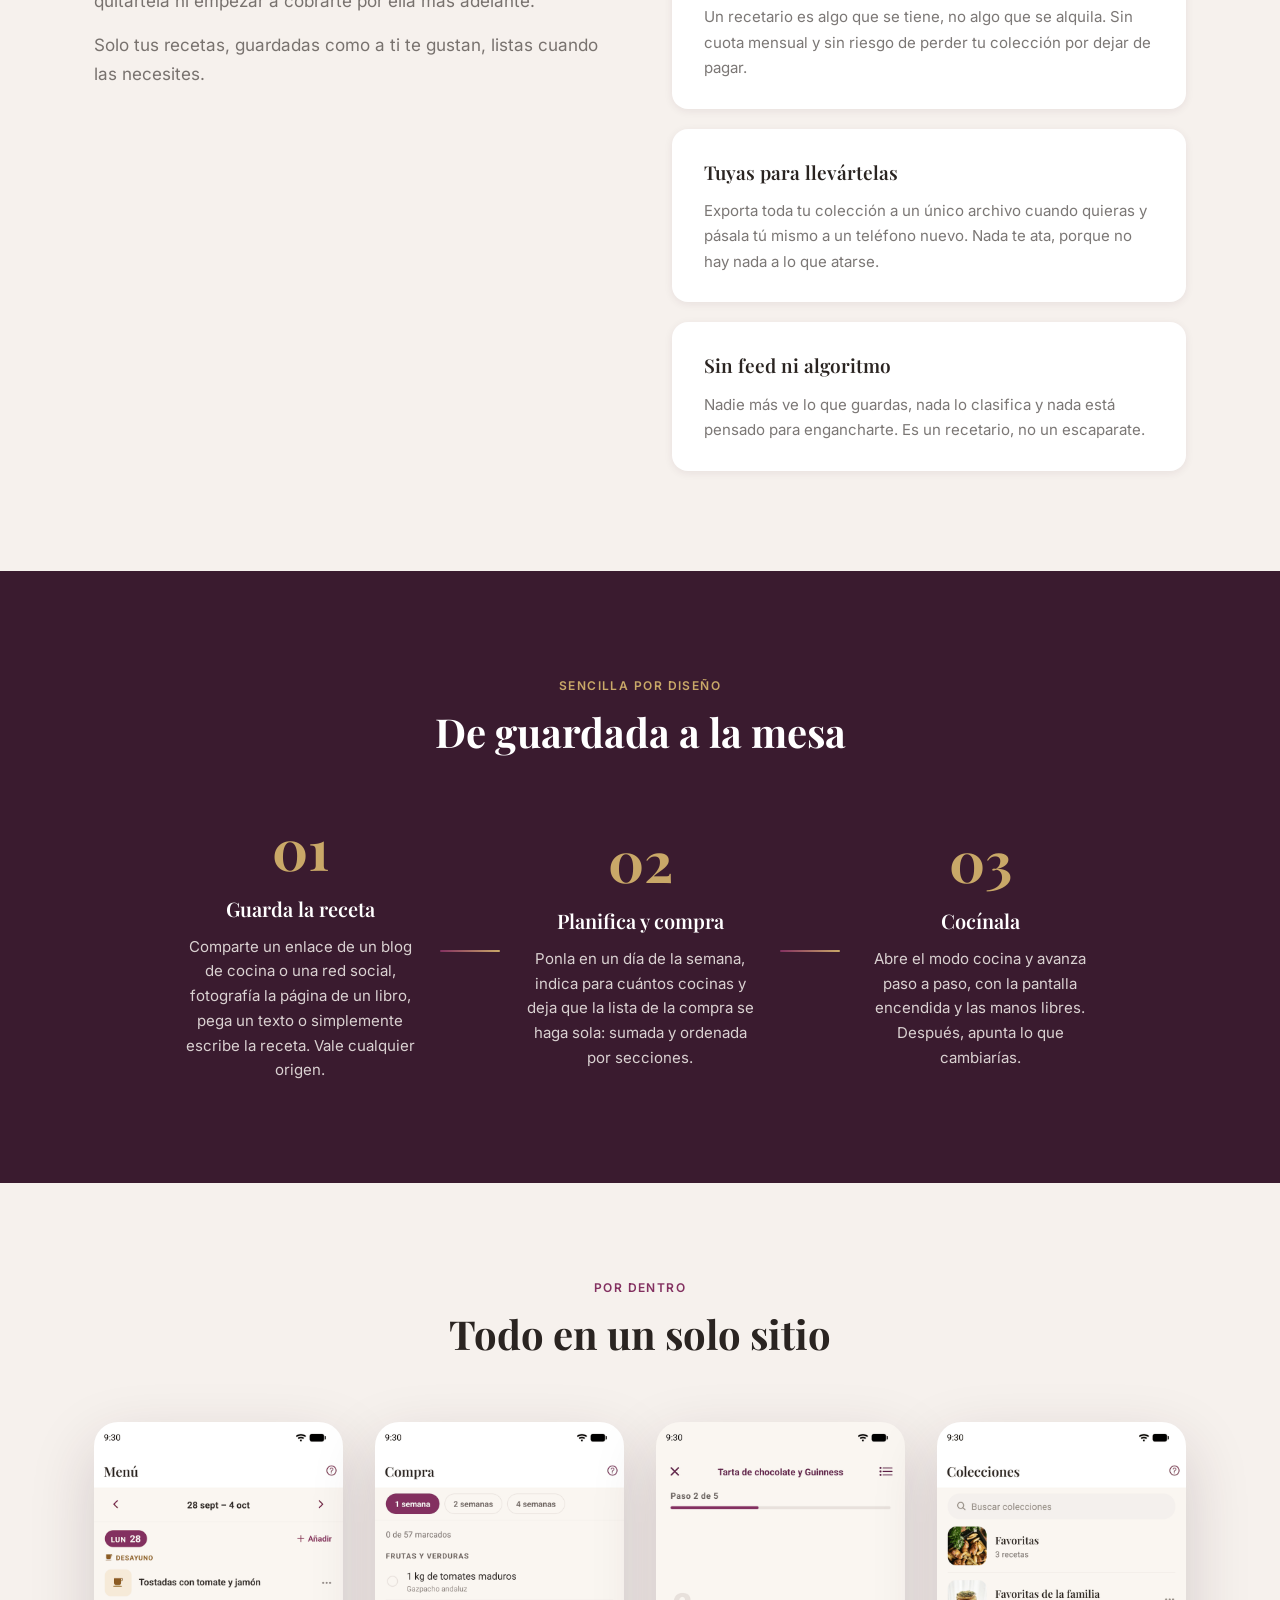
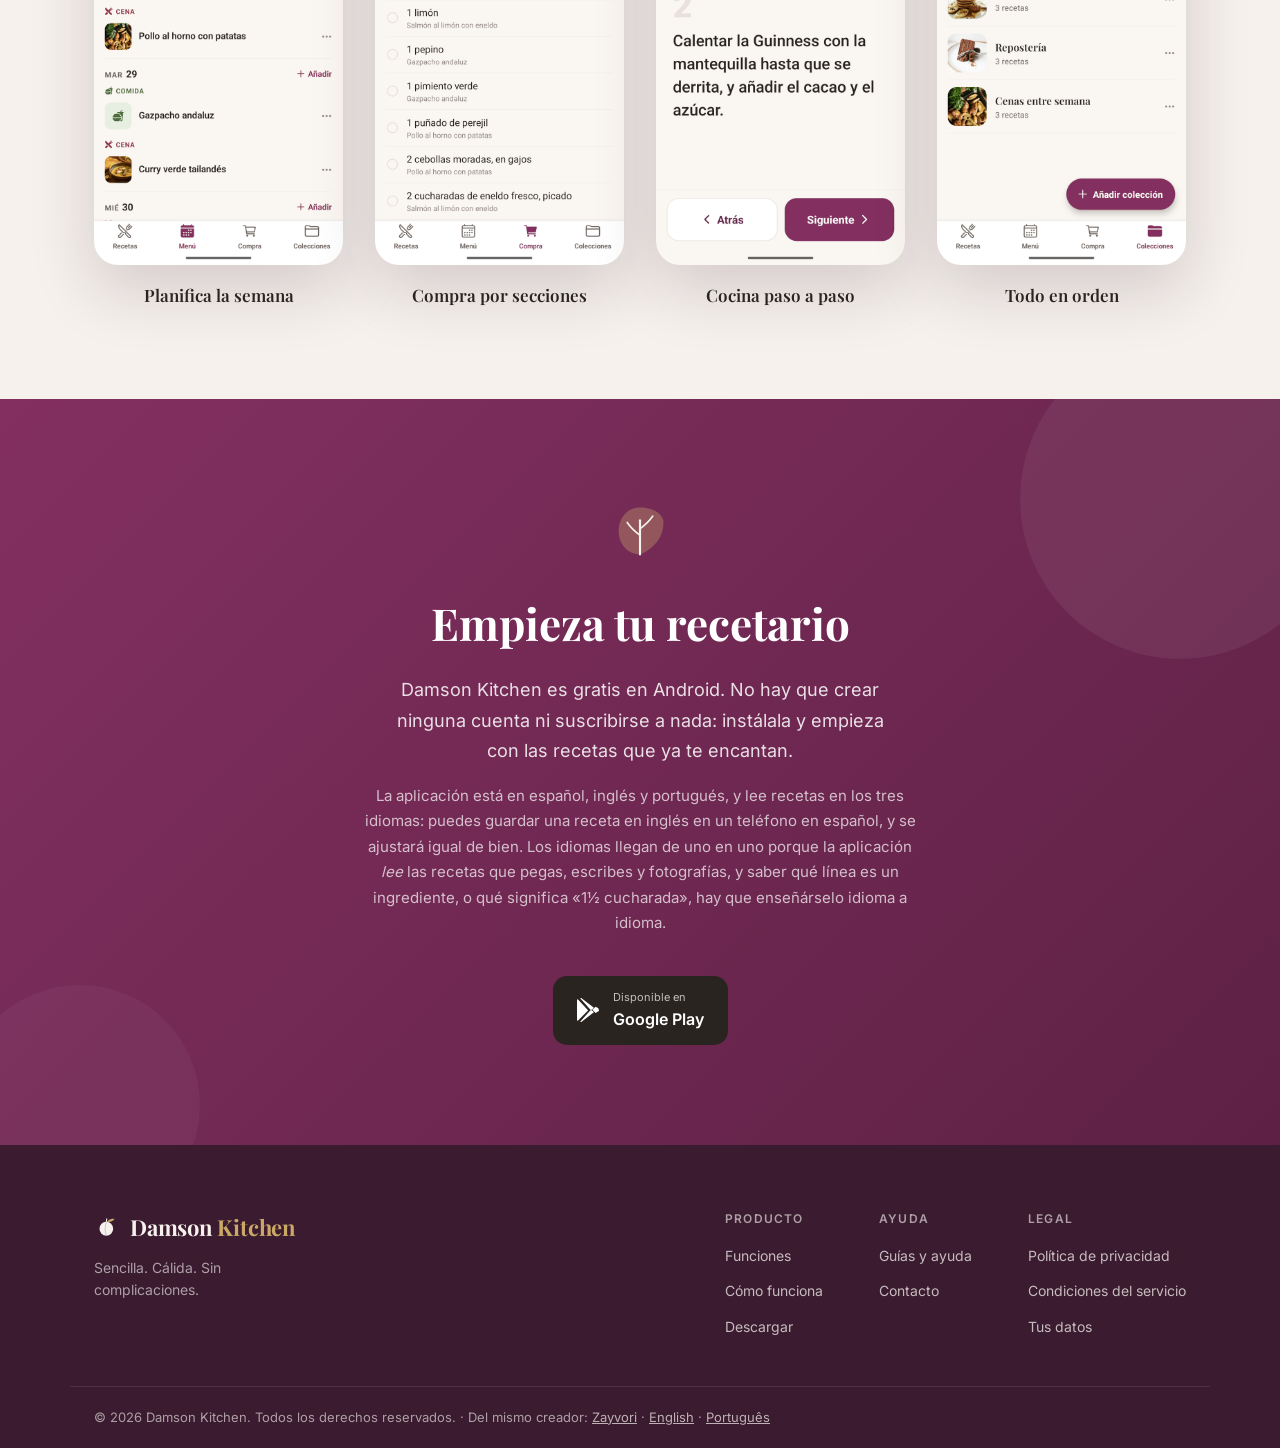
==== commit 3e435def: "Footer links to Zayvori, from the same maker; US spelling in the terms Support is at support@zayvori" ====
--- a/es/index.html
+++ b/es/index.html
@@ -348,7 +348,7 @@
         <div class="footer__col">
           <h4>Ayuda</h4>
           <a href="help.html">Guías y ayuda</a>
-          <a href="mailto:hello@damsonkitchen.com">Contacto</a>
+          <a href="mailto:support@zayvori.com">Contacto</a>
         </div>
         <div class="footer__col">
           <h4>Legal</h4>
@@ -359,7 +359,7 @@
       </div>
     </div>
     <div class="footer__bottom container">
-      <p>&copy; 2026 Damson Kitchen. Todos los derechos reservados. · <a href="/" lang="en" hreflang="en">English</a> · <a href="/pt/" lang="pt" hreflang="pt">Português</a></p>
+      <p>&copy; 2026 Damson Kitchen. Todos los derechos reservados. · Del mismo creador: <a href="https://zayvori.com" target="_blank" rel="noopener">Zayvori</a> · <a href="/" lang="en" hreflang="en">English</a> · <a href="/pt/" lang="pt" hreflang="pt">Português</a></p>
     </div>
   </footer>
 
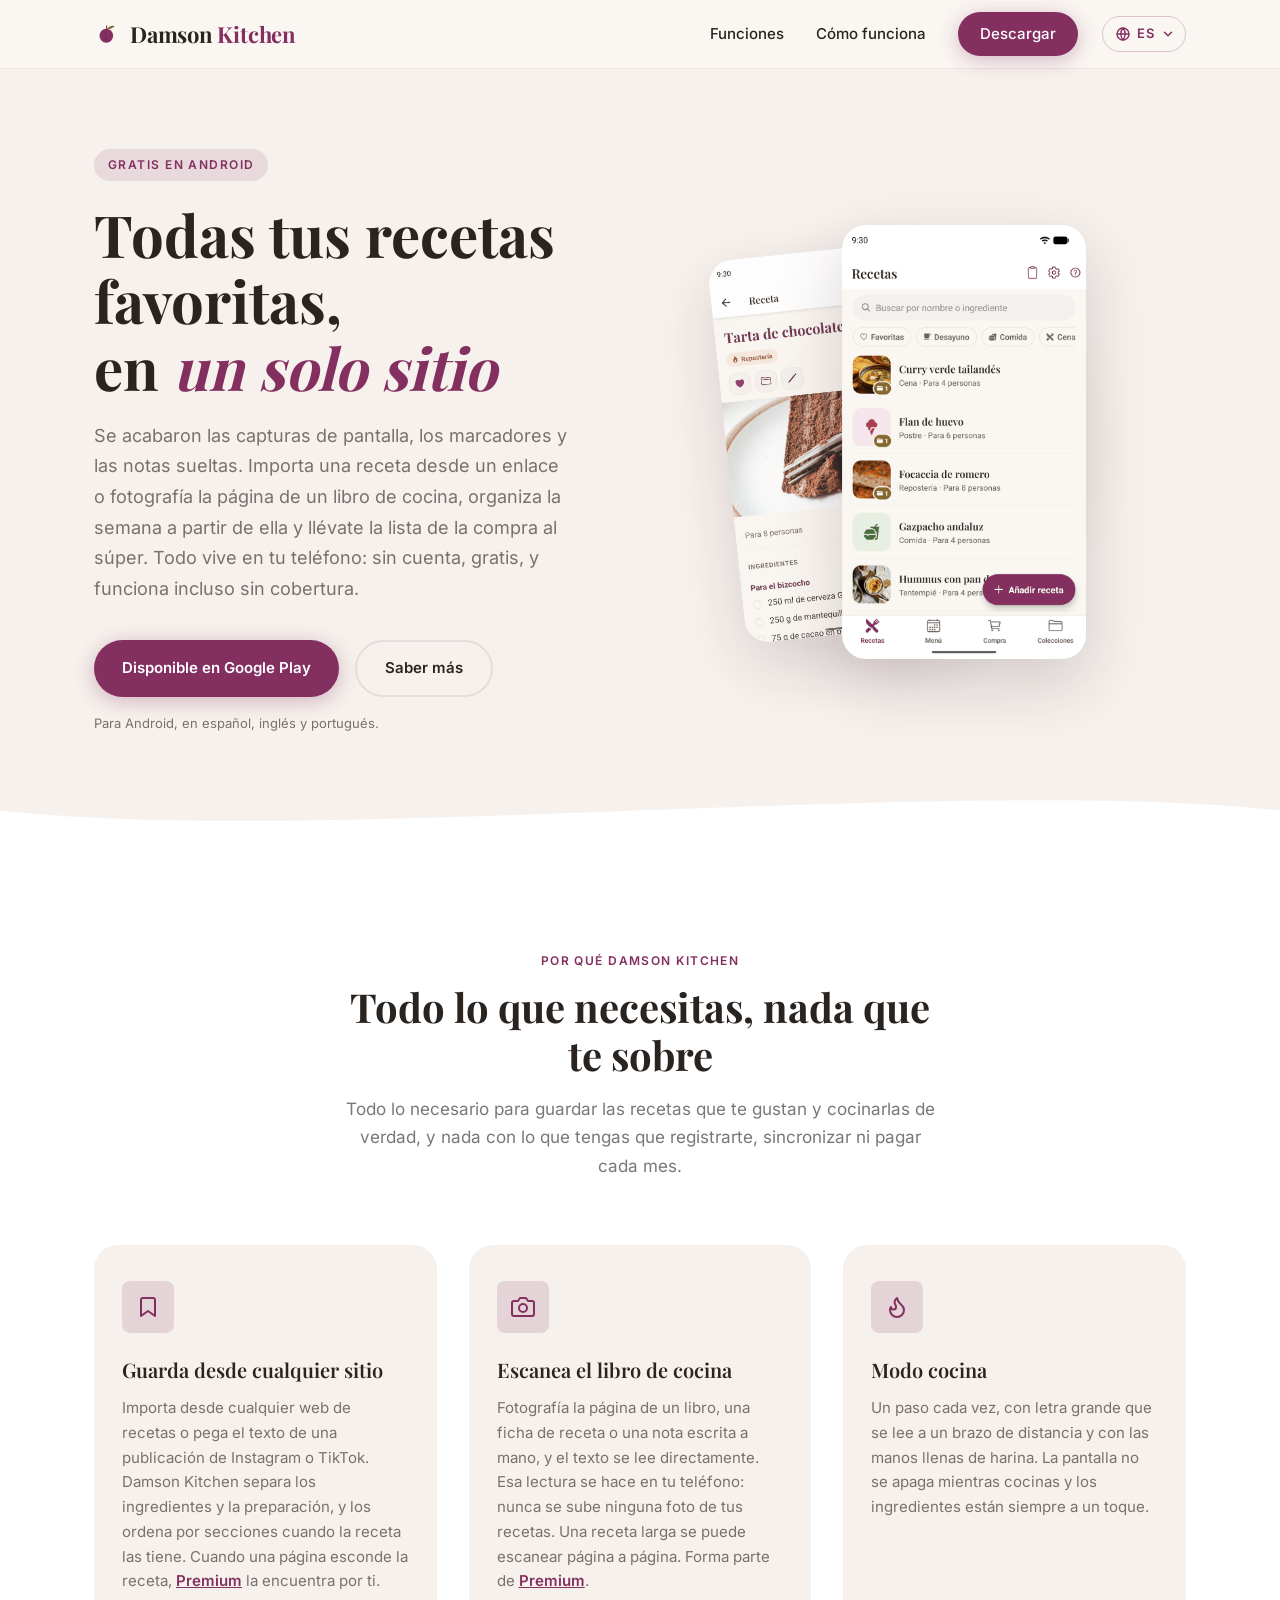
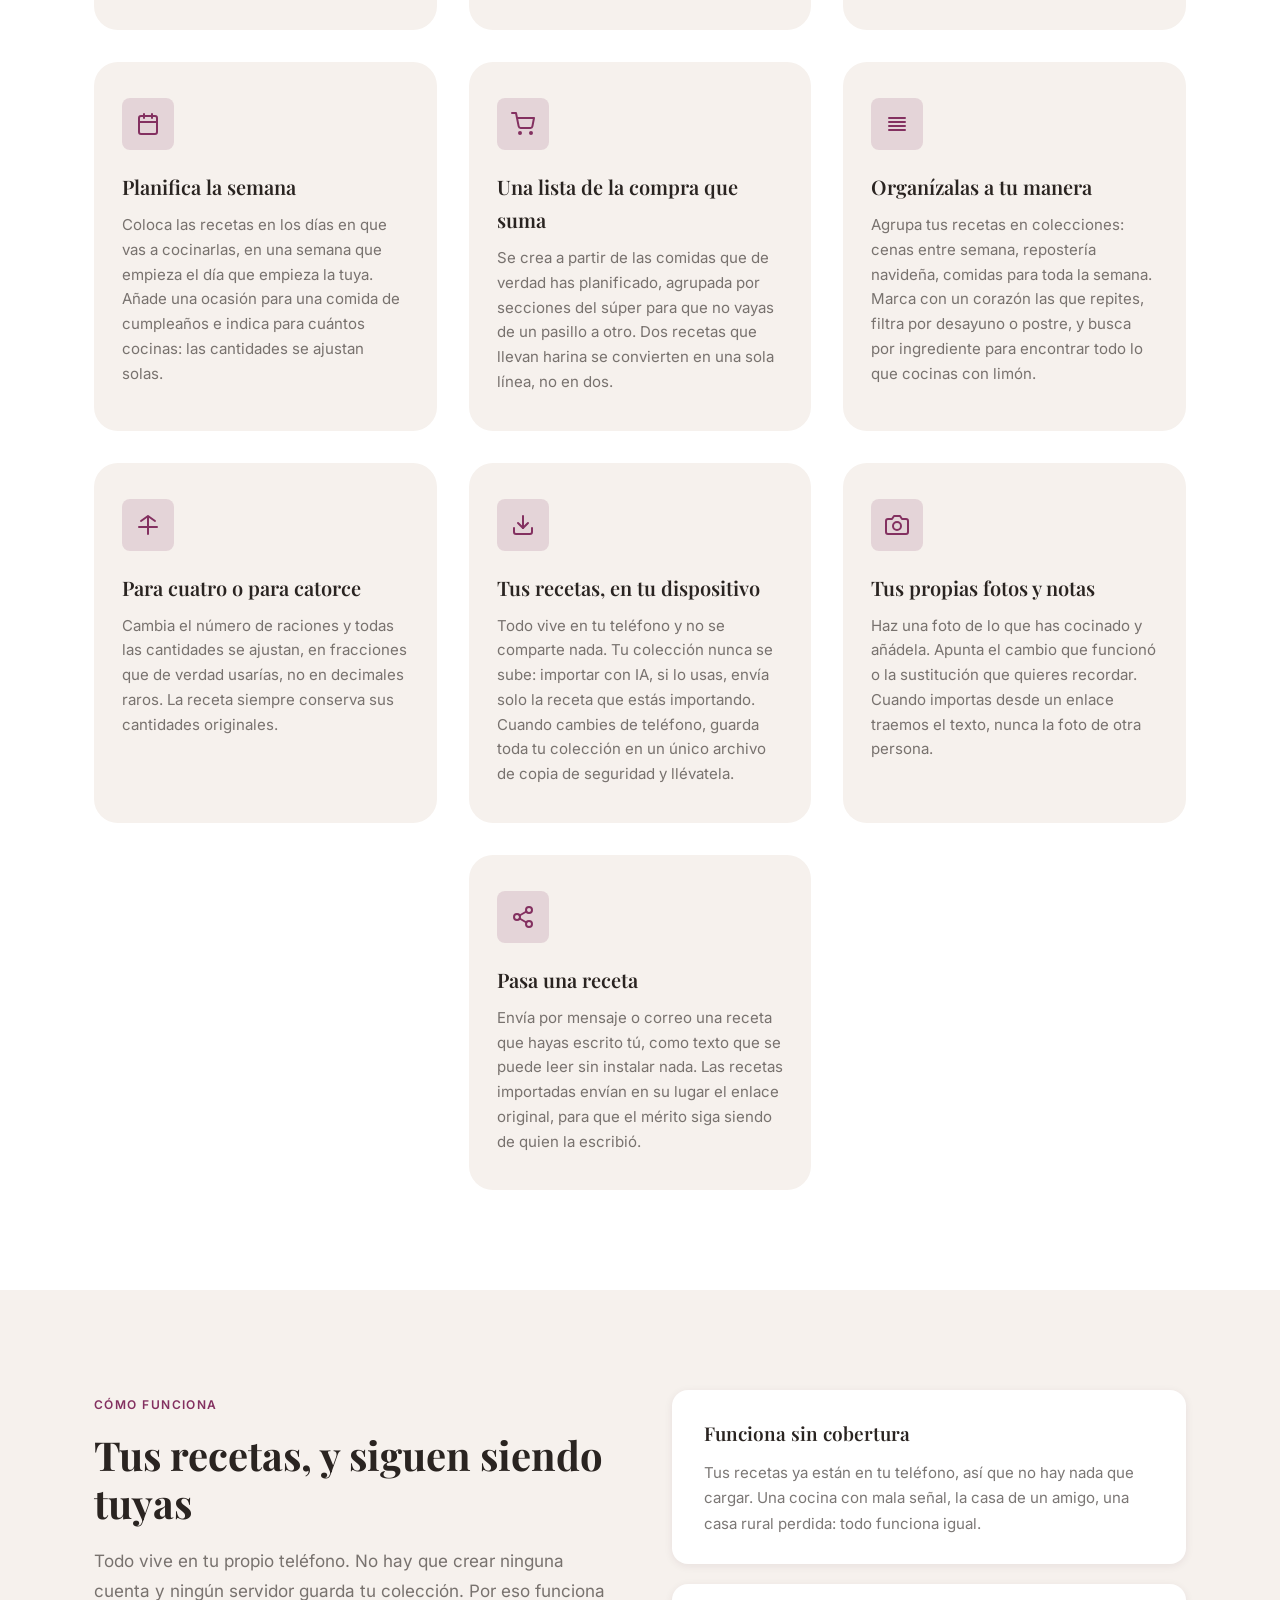
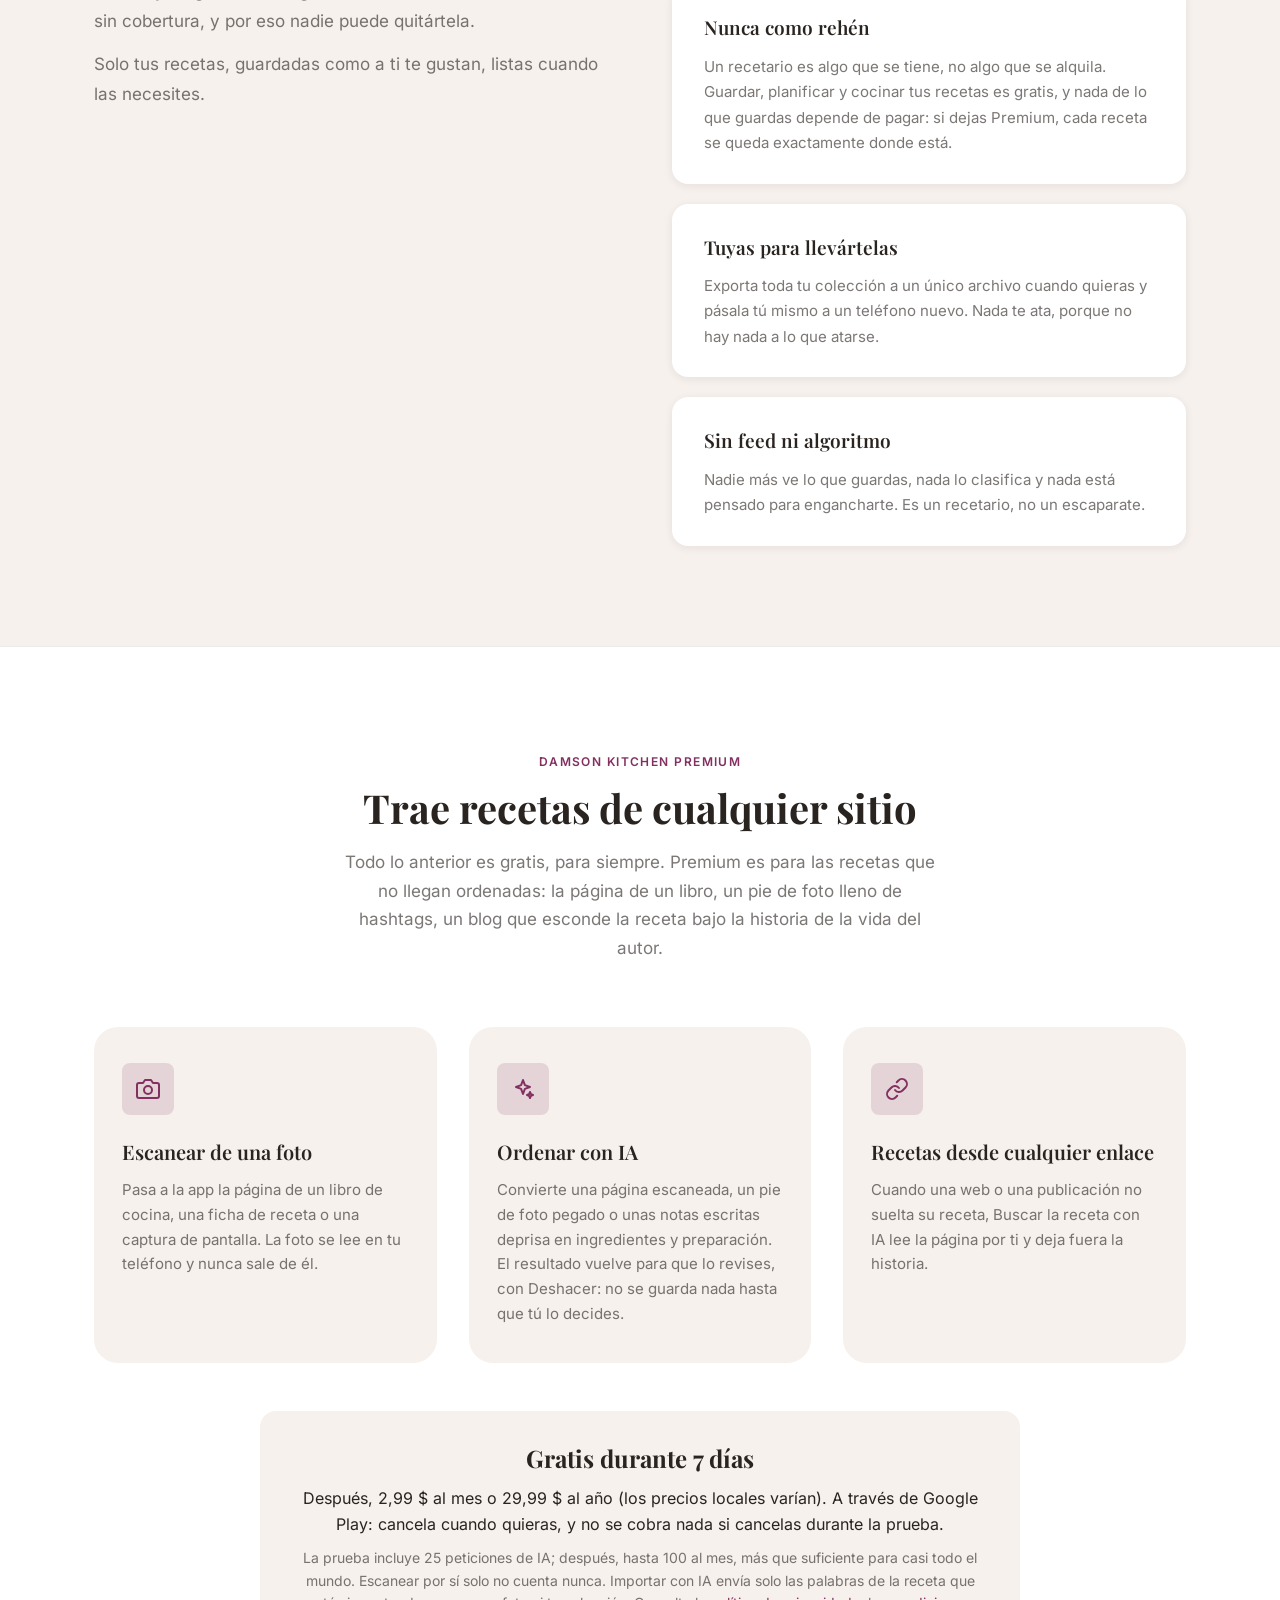
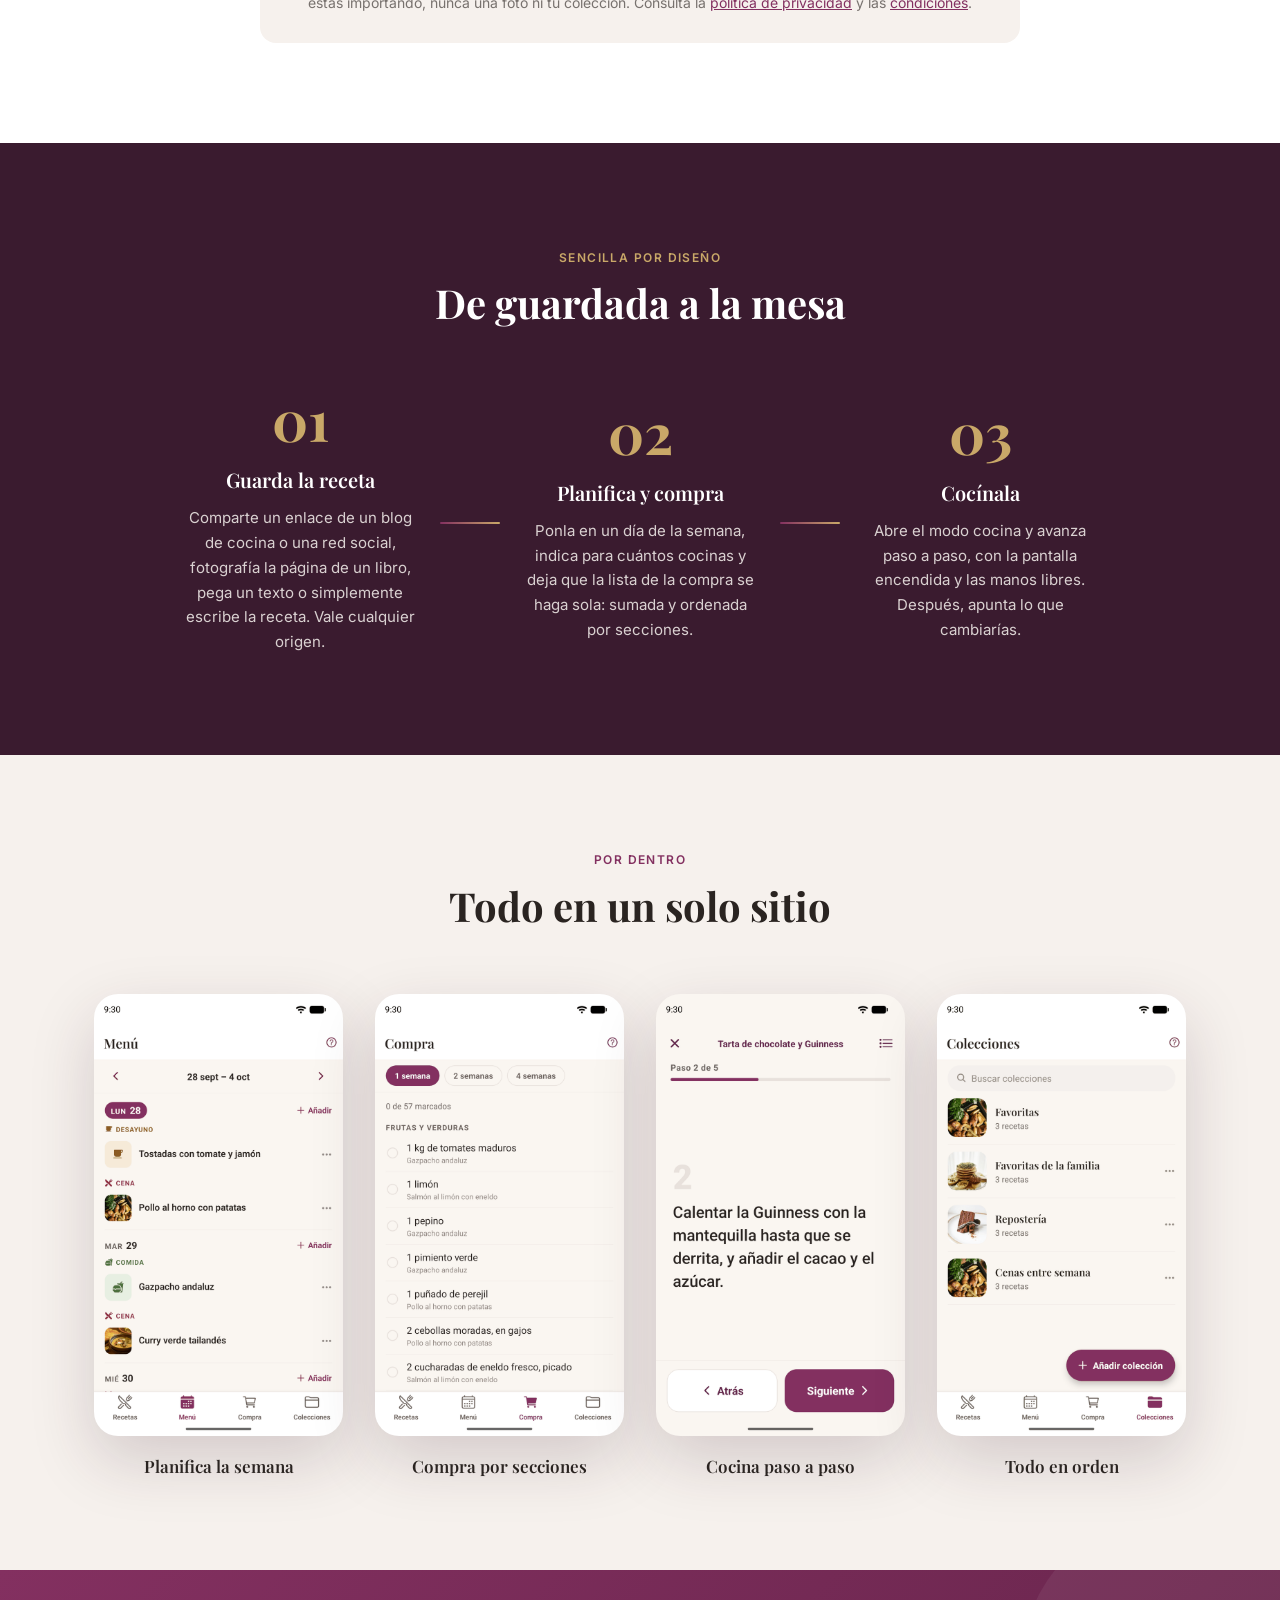
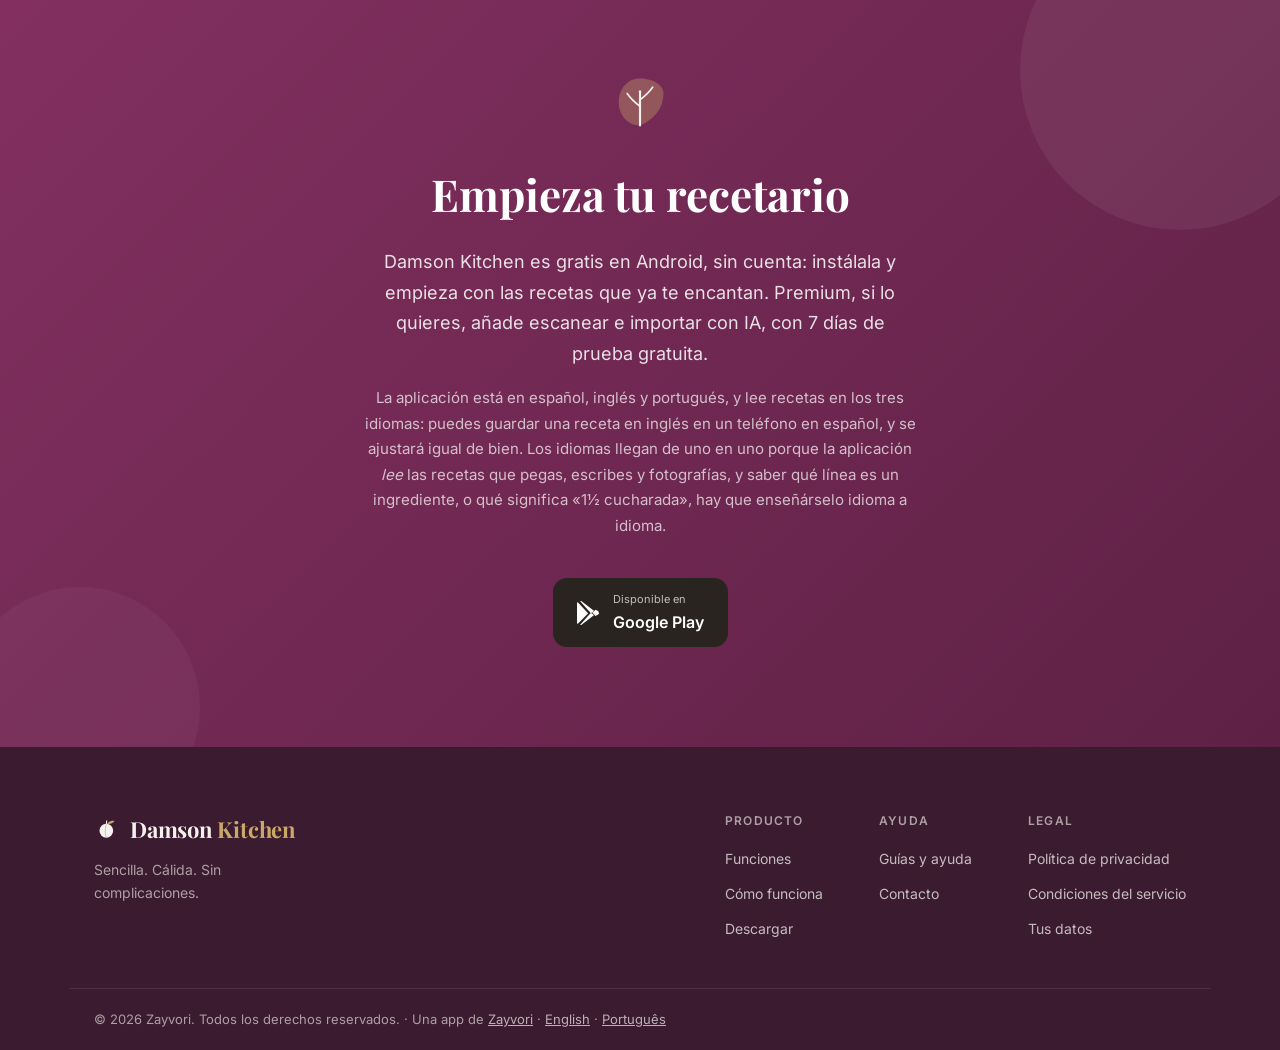
==== commit 76715605: "Site copy for Damson Kitchen Premium (hold until 1.1.0 is in production) Home (en/es/pt): a Premium " ====
--- a/es/index.html
+++ b/es/index.html
@@ -79,7 +79,7 @@
       <div class="hero__text">
         <span class="hero__eyebrow">Gratis en Android</span>
         <h1 class="hero__headline">Todas tus recetas favoritas,<br/>en <em>un solo sitio</em></h1>
-        <p class="hero__sub">Se acabaron las capturas de pantalla, los marcadores y las notas sueltas. Importa una receta desde un enlace o fotografía la página de un libro de cocina, organiza la semana a partir de ella y llévate la lista de la compra al súper. Todo vive en tu teléfono: sin cuenta, sin suscripción, y funciona incluso sin cobertura.</p>
+        <p class="hero__sub">Se acabaron las capturas de pantalla, los marcadores y las notas sueltas. Importa una receta desde un enlace o fotografía la página de un libro de cocina, organiza la semana a partir de ella y llévate la lista de la compra al súper. Todo vive en tu teléfono: sin cuenta, gratis, y funciona incluso sin cobertura.</p>
         <div class="hero__ctas">
           <a href="https://play.google.com/store/apps/details?id=com.damsonkitchen.app&amp;hl=es" class="btn btn--primary" target="_blank" rel="noopener">Disponible en Google Play</a>
           <a href="#features" class="btn btn--ghost">Saber más</a>
@@ -117,7 +117,7 @@
             </svg>
           </div>
           <h3>Guarda desde cualquier sitio</h3>
-          <p>Importa desde cualquier web de recetas o pega el texto de una publicación de Instagram o TikTok. Damson Kitchen separa los ingredientes y la preparación, y los ordena por secciones cuando la receta las tiene.</p>
+          <p>Importa desde cualquier web de recetas o pega el texto de una publicación de Instagram o TikTok. Damson Kitchen separa los ingredientes y la preparación, y los ordena por secciones cuando la receta las tiene. Cuando una página esconde la receta, <a href="#premium">Premium</a> la encuentra por ti.</p>
         </div>
         <div class="feature-card">
           <div class="feature-card__icon">
@@ -127,7 +127,7 @@
             </svg>
           </div>
           <h3>Escanea el libro de cocina</h3>
-          <p>Fotografía la página de un libro, una ficha de receta o una nota escrita a mano, y el texto se lee directamente. Esa lectura se hace en tu teléfono: nunca se sube ninguna foto de tus recetas. Una receta larga se puede escanear página a página.</p>
+          <p>Fotografía la página de un libro, una ficha de receta o una nota escrita a mano, y el texto se lee directamente. Esa lectura se hace en tu teléfono: nunca se sube ninguna foto de tus recetas. Una receta larga se puede escanear página a página. Forma parte de <a href="#premium">Premium</a>.</p>
         </div>
         <div class="feature-card">
           <div class="feature-card__icon">
@@ -181,7 +181,7 @@
             </svg>
           </div>
           <h3>Tus recetas, en tu dispositivo</h3>
-          <p>Todo vive en tu teléfono: no se sube nada y no se comparte nada. Cuando cambies de teléfono, guarda toda tu colección en un único archivo de copia de seguridad y llévatela.</p>
+          <p>Todo vive en tu teléfono y no se comparte nada. Tu colección nunca se sube: importar con IA, si lo usas, envía solo la receta que estás importando. Cuando cambies de teléfono, guarda toda tu colección en un único archivo de copia de seguridad y llévatela.</p>
         </div>
         <div class="feature-card">
           <div class="feature-card__icon">
@@ -212,7 +212,7 @@
         <div class="philosophy__story">
           <span class="section-eyebrow">Cómo funciona</span>
           <h2>Tus recetas, y siguen siendo tuyas</h2>
-          <p>Todo vive en tu propio teléfono. No hay que crear ninguna cuenta, no se sube nada y ningún servidor guarda tu colección. Por eso funciona sin cobertura, y por eso nadie puede quitártela ni empezar a cobrarte por ella más adelante.</p>
+          <p>Todo vive en tu propio teléfono. No hay que crear ninguna cuenta y ningún servidor guarda tu colección. Por eso funciona sin cobertura, y por eso nadie puede quitártela.</p>
           <p>Solo tus recetas, guardadas como a ti te gustan, listas cuando las necesites.</p>
         </div>
         <div class="philosophy__values">
@@ -221,8 +221,8 @@
             <p>Tus recetas ya están en tu teléfono, así que no hay nada que cargar. Una cocina con mala señal, la casa de un amigo, una casa rural perdida: todo funciona igual.</p>
           </div>
           <div class="philosophy__value">
-            <h3>Nada a lo que suscribirse</h3>
-            <p>Un recetario es algo que se tiene, no algo que se alquila. Sin cuota mensual y sin riesgo de perder tu colección por dejar de pagar.</p>
+            <h3>Nunca como rehén</h3>
+            <p>Un recetario es algo que se tiene, no algo que se alquila. Guardar, planificar y cocinar tus recetas es gratis, y nada de lo que guardas depende de pagar: si dejas Premium, cada receta se queda exactamente donde está.</p>
           </div>
           <div class="philosophy__value">
             <h3>Tuyas para llevártelas</h3>
@@ -233,6 +233,51 @@
             <p>Nadie más ve lo que guardas, nada lo clasifica y nada está pensado para engancharte. Es un recetario, no un escaparate.</p>
           </div>
         </div>
+      </div>
+    </div>
+  </section>
+
+  <!-- PREMIUM -->
+  <section class="features premium" id="premium">
+    <div class="container">
+      <div class="section-header">
+        <span class="section-eyebrow">Damson Kitchen Premium</span>
+        <h2>Trae recetas de cualquier sitio</h2>
+        <p>Todo lo anterior es gratis, para siempre. Premium es para las recetas que no llegan ordenadas: la página de un libro, un pie de foto lleno de hashtags, un blog que esconde la receta bajo la historia de la vida del autor.</p>
+      </div>
+      <div class="features__grid">
+        <div class="feature-card">
+          <div class="feature-card__icon">
+            <svg viewBox="0 0 24 24" fill="none" stroke="currentColor" stroke-width="2" stroke-linecap="round" stroke-linejoin="round">
+              <path d="M23 19a2 2 0 0 1-2 2H3a2 2 0 0 1-2-2V8a2 2 0 0 1 2-2h4l2-3h6l2 3h4a2 2 0 0 1 2 2z"/><circle cx="12" cy="13" r="4"/>
+            </svg>
+          </div>
+          <h3>Escanear de una foto</h3>
+          <p>Pasa a la app la página de un libro de cocina, una ficha de receta o una captura de pantalla. La foto se lee en tu teléfono y nunca sale de él.</p>
+        </div>
+        <div class="feature-card">
+          <div class="feature-card__icon">
+            <svg viewBox="0 0 24 24" fill="none" stroke="currentColor" stroke-width="2" stroke-linecap="round" stroke-linejoin="round">
+              <path d="M12 3l1.9 5.1L19 10l-5.1 1.9L12 17l-1.9-5.1L5 10l5.1-1.9z"/><path d="M19 15l.9 2.1L22 18l-2.1.9L19 21l-.9-2.1L16 18l2.1-.9z"/>
+            </svg>
+          </div>
+          <h3>Ordenar con IA</h3>
+          <p>Convierte una página escaneada, un pie de foto pegado o unas notas escritas deprisa en ingredientes y preparación. El resultado vuelve para que lo revises, con Deshacer: no se guarda nada hasta que tú lo decides.</p>
+        </div>
+        <div class="feature-card">
+          <div class="feature-card__icon">
+            <svg viewBox="0 0 24 24" fill="none" stroke="currentColor" stroke-width="2" stroke-linecap="round" stroke-linejoin="round">
+              <path d="M10 13a5 5 0 0 0 7.54.54l3-3a5 5 0 0 0-7.07-7.07l-1.72 1.71"/><path d="M14 11a5 5 0 0 0-7.54-.54l-3 3a5 5 0 0 0 7.07 7.07l1.71-1.71"/>
+            </svg>
+          </div>
+          <h3>Recetas desde cualquier enlace</h3>
+          <p>Cuando una web o una publicación no suelta su receta, Buscar la receta con IA lee la página por ti y deja fuera la historia.</p>
+        </div>
+      </div>
+      <div class="premium__terms">
+        <h3>Gratis durante 7 días</h3>
+        <p>Después, 2,99 $ al mes o 29,99 $ al año (los precios locales varían). A través de Google Play: cancela cuando quieras, y no se cobra nada si cancelas durante la prueba.</p>
+        <p class="premium__small">La prueba incluye 25 peticiones de IA; después, hasta 100 al mes, más que suficiente para casi todo el mundo. Escanear por sí solo no cuenta nunca. Importar con IA envía solo las palabras de la receta que estás importando, nunca una foto ni tu colección. Consulta la <a href="privacy.html#ai-import">política de privacidad</a> y las <a href="terms.html#premium">condiciones</a>.</p>
       </div>
     </div>
   </section>
@@ -312,7 +357,7 @@
         </svg>
       </div>
       <h2>Empieza tu recetario</h2>
-      <p>Damson Kitchen es gratis en Android. No hay que crear ninguna cuenta ni suscribirse a nada: instálala y empieza con las recetas que ya te encantan.</p>
+      <p>Damson Kitchen es gratis en Android, sin cuenta: instálala y empieza con las recetas que ya te encantan. Premium, si lo quieres, añade escanear e importar con IA, con 7 días de prueba gratuita.</p>
       <p class="download__note">La aplicación está en español, inglés y portugués, y lee recetas en los tres idiomas: puedes guardar una receta en inglés en un teléfono en español, y se ajustará igual de bien. Los idiomas llegan de uno en uno porque la aplicación <em>lee</em> las recetas que pegas, escribes y fotografías, y saber qué línea es un ingrediente, o qué significa &laquo;1&frac12; cucharada&raquo;, hay que enseñárselo idioma a idioma.</p>
       <div class="download__badges">
         <a href="https://play.google.com/store/apps/details?id=com.damsonkitchen.app&amp;hl=es" class="store-badge" target="_blank" rel="noopener" aria-label="Descarga Damson Kitchen en Google Play">
@@ -359,7 +404,7 @@
       </div>
     </div>
     <div class="footer__bottom container">
-      <p>&copy; 2026 Damson Kitchen. Todos los derechos reservados. · Del mismo creador: <a href="https://zayvori.com" target="_blank" rel="noopener">Zayvori</a> · <a href="/" lang="en" hreflang="en">English</a> · <a href="/pt/" lang="pt" hreflang="pt">Português</a></p>
+      <p>&copy; 2026 Zayvori. Todos los derechos reservados. · Una app de <a href="https://zayvori.com" target="_blank" rel="noopener">Zayvori</a> · <a href="/" lang="en" hreflang="en">English</a> · <a href="/pt/" lang="pt" hreflang="pt">Português</a></p>
     </div>
   </footer>
 
--- a/styles.css
+++ b/styles.css
@@ -1108,3 +1108,29 @@
     margin: 0 auto 24px auto;
   }
 }
+
+/* ── Premium ────────────────────────────────────────────────────────────────
+   The features section's cards, on white after the stone philosophy band, with
+   the trial, prices and allowance in one quiet stone panel underneath. */
+.premium { border-top: 1px solid var(--ink-10); }
+.premium__terms {
+  max-width: 760px;
+  margin: 48px auto 0;
+  padding: 28px 32px;
+  border-radius: var(--radius-md);
+  background: var(--stone);
+  text-align: center;
+}
+.premium__terms h3 {
+  font-family: var(--font-heading);
+  font-size: 24px;
+  color: var(--ink);
+  margin-bottom: 8px;
+}
+.premium__terms p { color: var(--ink); font-size: 16px; line-height: 1.6; }
+.premium__terms .premium__small { color: var(--ink-60); font-size: 14px; margin-top: 10px; }
+.premium__terms a { color: var(--damson); }
+@media (max-width: 600px) {
+  .premium__terms { padding: 22px 18px; }
+}
+.feature-card a { color: var(--damson); font-weight: 600; }
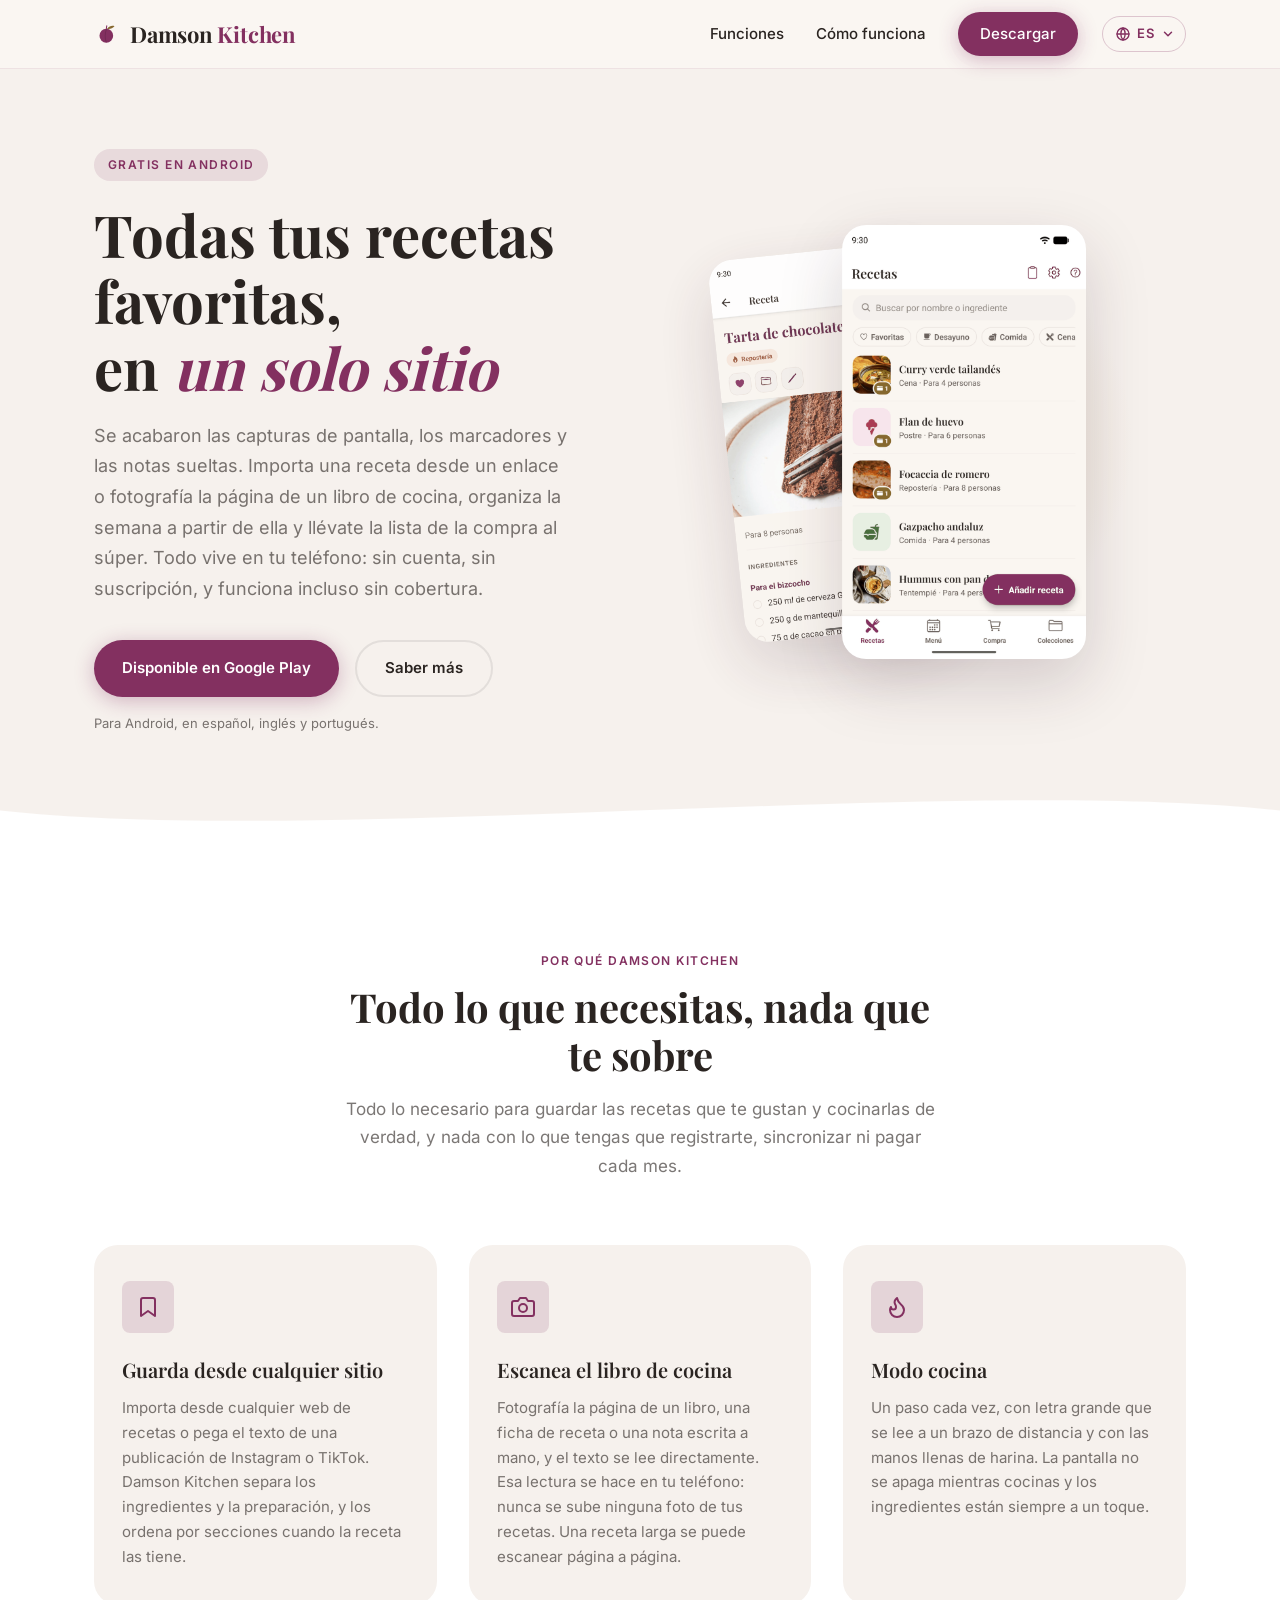
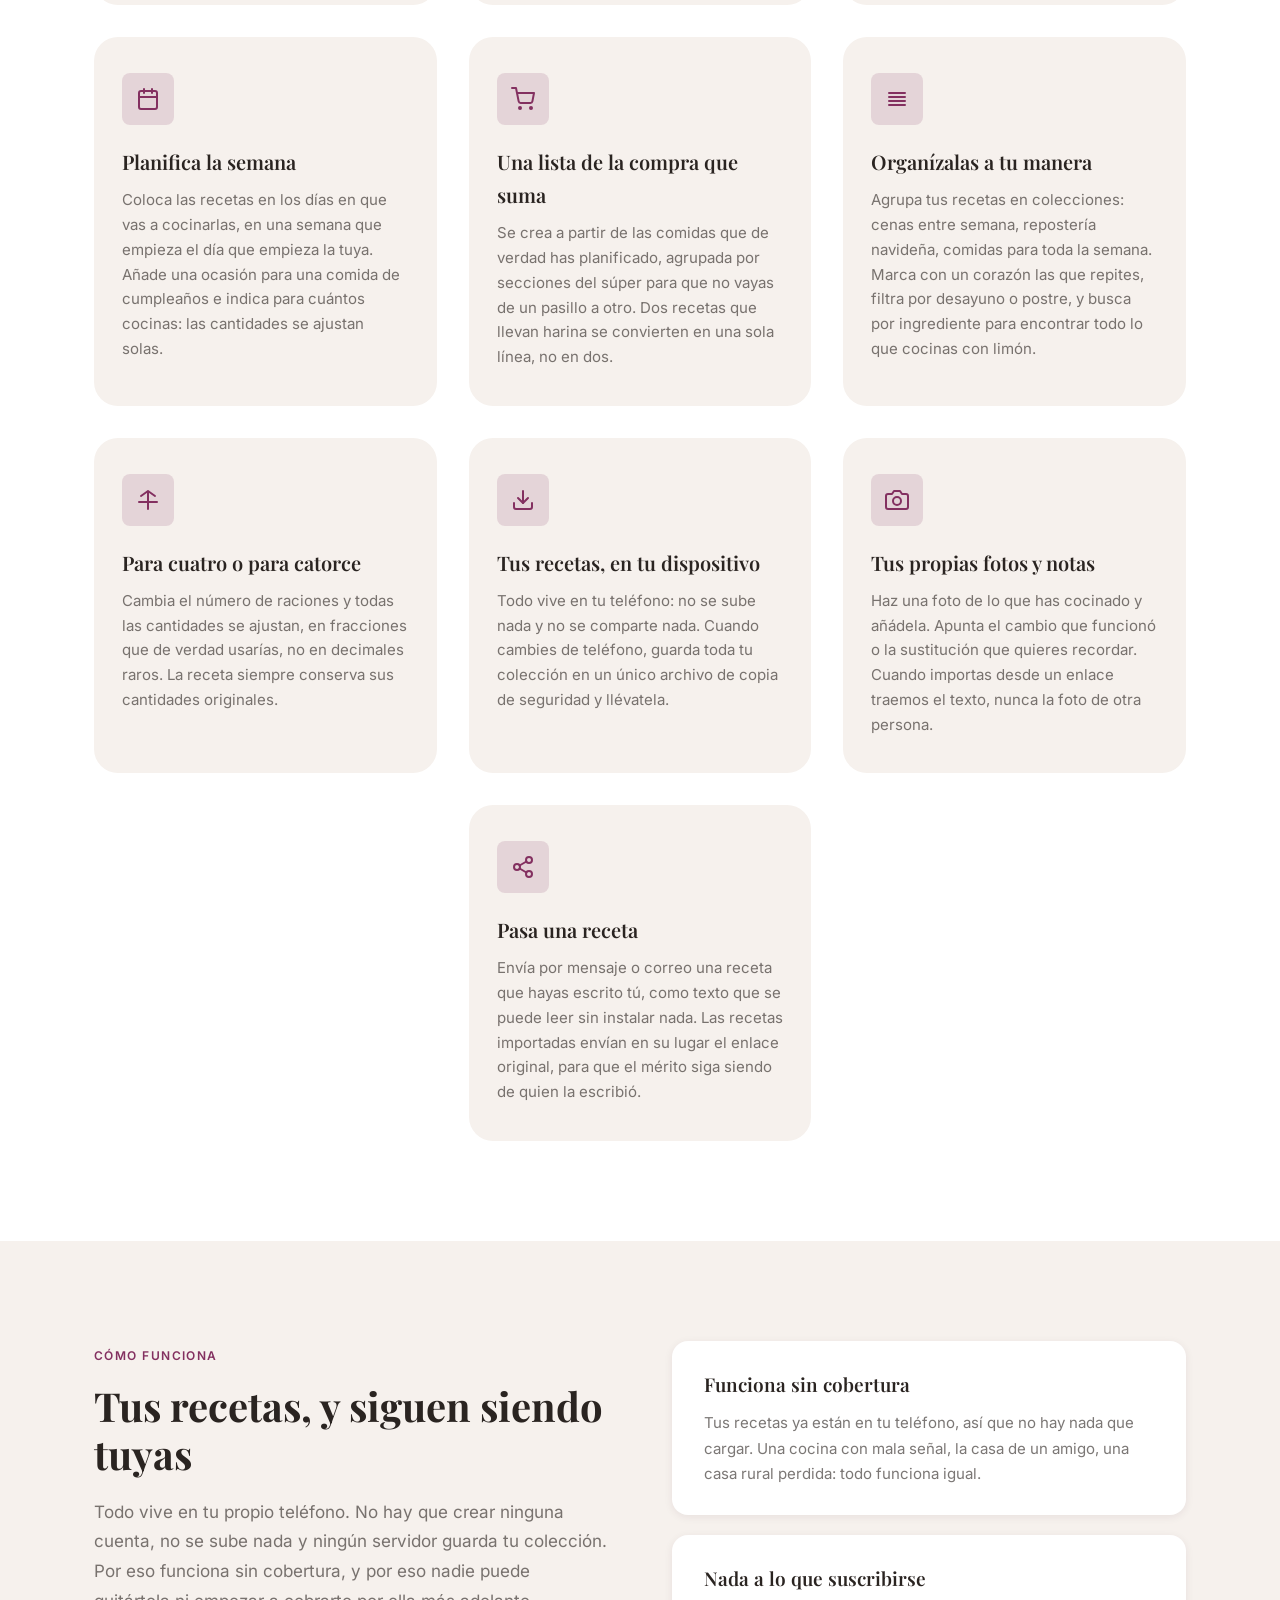
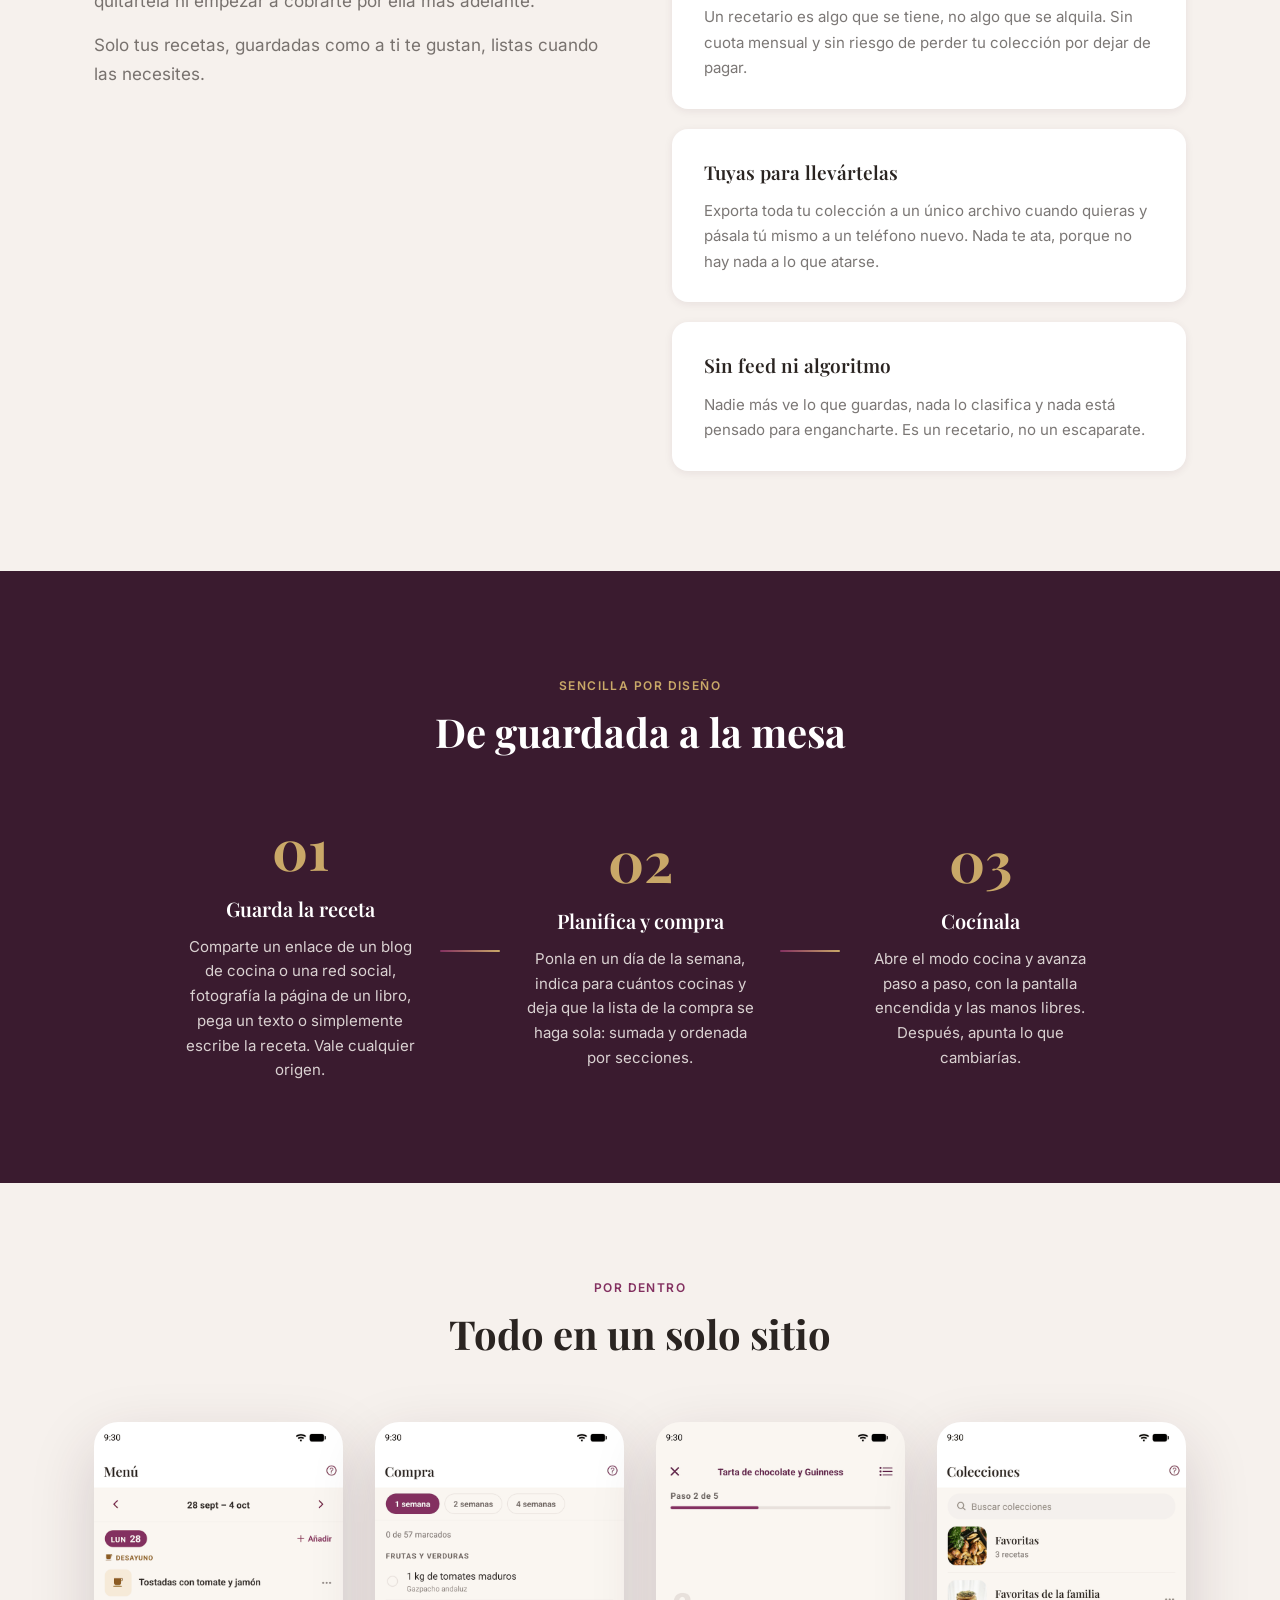
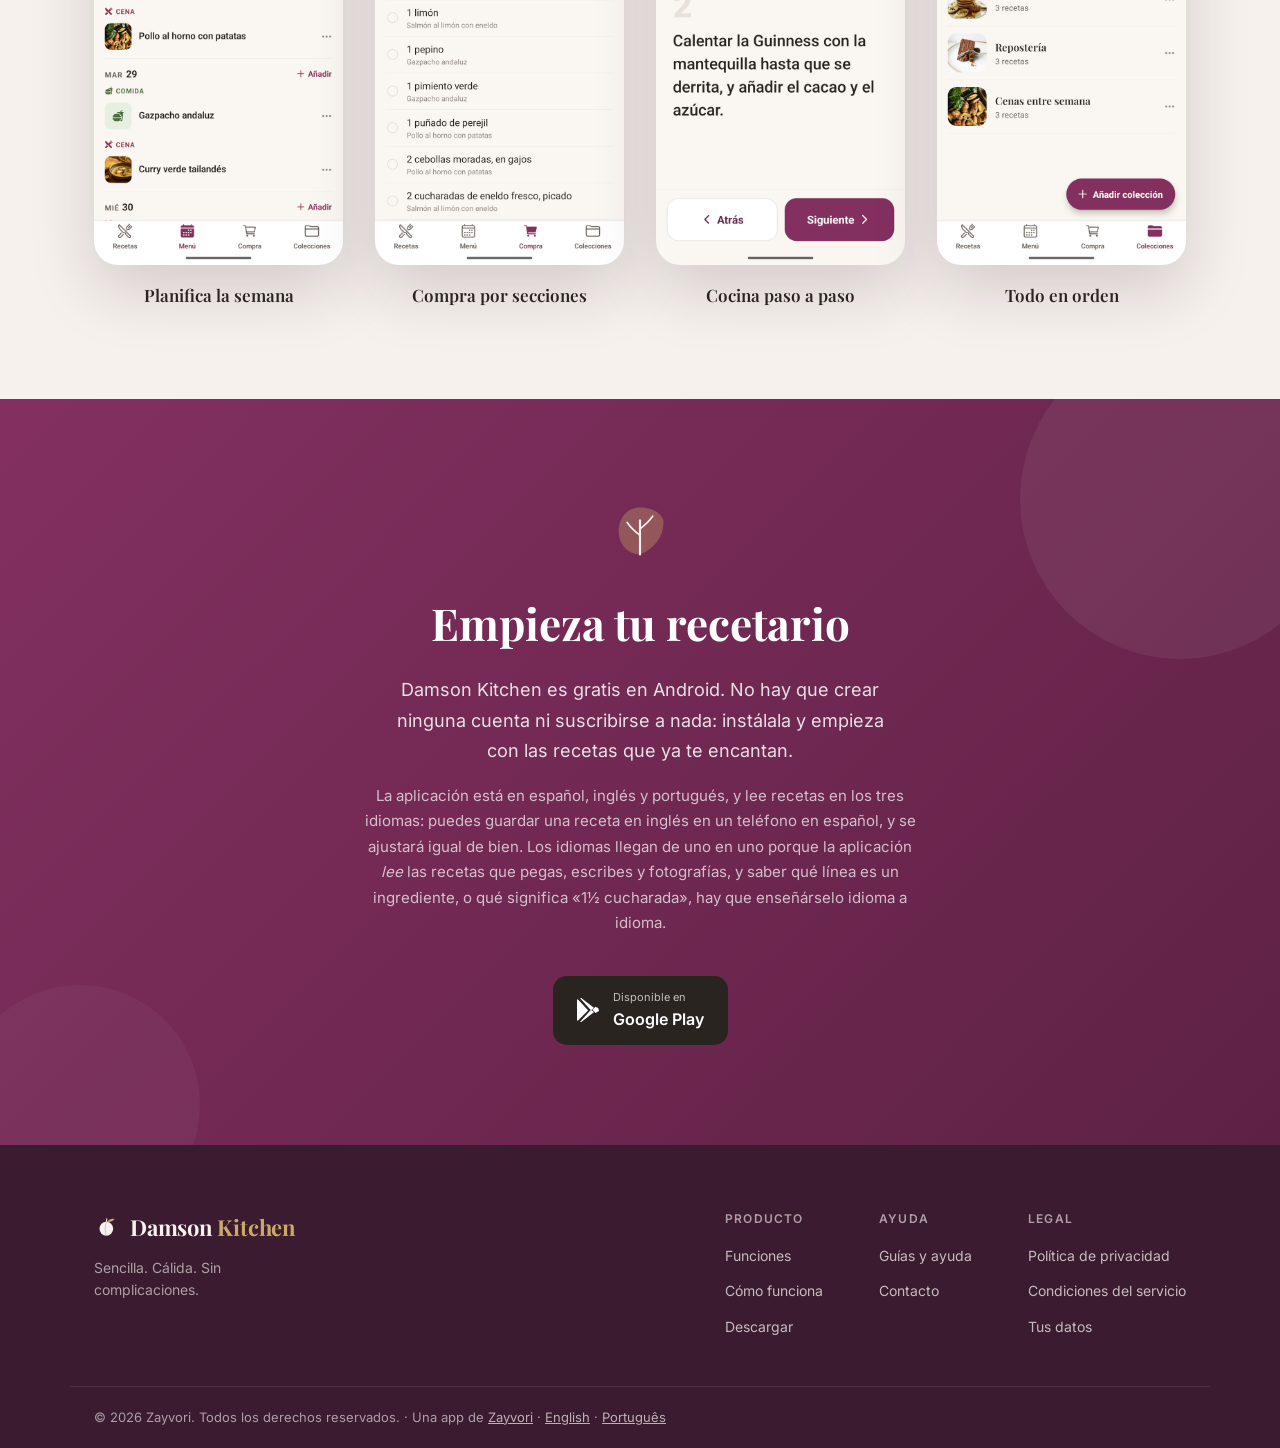
==== commit bbd38972: "Zayvori is the publisher: footer, copyright and trading name Google Play lists Damson Kitchen's deve" ====
--- a/es/index.html
+++ b/es/index.html
@@ -79,7 +79,7 @@
       <div class="hero__text">
         <span class="hero__eyebrow">Gratis en Android</span>
         <h1 class="hero__headline">Todas tus recetas favoritas,<br/>en <em>un solo sitio</em></h1>
-        <p class="hero__sub">Se acabaron las capturas de pantalla, los marcadores y las notas sueltas. Importa una receta desde un enlace o fotografía la página de un libro de cocina, organiza la semana a partir de ella y llévate la lista de la compra al súper. Todo vive en tu teléfono: sin cuenta, gratis, y funciona incluso sin cobertura.</p>
+        <p class="hero__sub">Se acabaron las capturas de pantalla, los marcadores y las notas sueltas. Importa una receta desde un enlace o fotografía la página de un libro de cocina, organiza la semana a partir de ella y llévate la lista de la compra al súper. Todo vive en tu teléfono: sin cuenta, sin suscripción, y funciona incluso sin cobertura.</p>
         <div class="hero__ctas">
           <a href="https://play.google.com/store/apps/details?id=com.damsonkitchen.app&amp;hl=es" class="btn btn--primary" target="_blank" rel="noopener">Disponible en Google Play</a>
           <a href="#features" class="btn btn--ghost">Saber más</a>
@@ -117,7 +117,7 @@
             </svg>
           </div>
           <h3>Guarda desde cualquier sitio</h3>
-          <p>Importa desde cualquier web de recetas o pega el texto de una publicación de Instagram o TikTok. Damson Kitchen separa los ingredientes y la preparación, y los ordena por secciones cuando la receta las tiene. Cuando una página esconde la receta, <a href="#premium">Premium</a> la encuentra por ti.</p>
+          <p>Importa desde cualquier web de recetas o pega el texto de una publicación de Instagram o TikTok. Damson Kitchen separa los ingredientes y la preparación, y los ordena por secciones cuando la receta las tiene.</p>
         </div>
         <div class="feature-card">
           <div class="feature-card__icon">
@@ -127,7 +127,7 @@
             </svg>
           </div>
           <h3>Escanea el libro de cocina</h3>
-          <p>Fotografía la página de un libro, una ficha de receta o una nota escrita a mano, y el texto se lee directamente. Esa lectura se hace en tu teléfono: nunca se sube ninguna foto de tus recetas. Una receta larga se puede escanear página a página. Forma parte de <a href="#premium">Premium</a>.</p>
+          <p>Fotografía la página de un libro, una ficha de receta o una nota escrita a mano, y el texto se lee directamente. Esa lectura se hace en tu teléfono: nunca se sube ninguna foto de tus recetas. Una receta larga se puede escanear página a página.</p>
         </div>
         <div class="feature-card">
           <div class="feature-card__icon">
@@ -181,7 +181,7 @@
             </svg>
           </div>
           <h3>Tus recetas, en tu dispositivo</h3>
-          <p>Todo vive en tu teléfono y no se comparte nada. Tu colección nunca se sube: importar con IA, si lo usas, envía solo la receta que estás importando. Cuando cambies de teléfono, guarda toda tu colección en un único archivo de copia de seguridad y llévatela.</p>
+          <p>Todo vive en tu teléfono: no se sube nada y no se comparte nada. Cuando cambies de teléfono, guarda toda tu colección en un único archivo de copia de seguridad y llévatela.</p>
         </div>
         <div class="feature-card">
           <div class="feature-card__icon">
@@ -212,7 +212,7 @@
         <div class="philosophy__story">
           <span class="section-eyebrow">Cómo funciona</span>
           <h2>Tus recetas, y siguen siendo tuyas</h2>
-          <p>Todo vive en tu propio teléfono. No hay que crear ninguna cuenta y ningún servidor guarda tu colección. Por eso funciona sin cobertura, y por eso nadie puede quitártela.</p>
+          <p>Todo vive en tu propio teléfono. No hay que crear ninguna cuenta, no se sube nada y ningún servidor guarda tu colección. Por eso funciona sin cobertura, y por eso nadie puede quitártela ni empezar a cobrarte por ella más adelante.</p>
           <p>Solo tus recetas, guardadas como a ti te gustan, listas cuando las necesites.</p>
         </div>
         <div class="philosophy__values">
@@ -221,8 +221,8 @@
             <p>Tus recetas ya están en tu teléfono, así que no hay nada que cargar. Una cocina con mala señal, la casa de un amigo, una casa rural perdida: todo funciona igual.</p>
           </div>
           <div class="philosophy__value">
-            <h3>Nunca como rehén</h3>
-            <p>Un recetario es algo que se tiene, no algo que se alquila. Guardar, planificar y cocinar tus recetas es gratis, y nada de lo que guardas depende de pagar: si dejas Premium, cada receta se queda exactamente donde está.</p>
+            <h3>Nada a lo que suscribirse</h3>
+            <p>Un recetario es algo que se tiene, no algo que se alquila. Sin cuota mensual y sin riesgo de perder tu colección por dejar de pagar.</p>
           </div>
           <div class="philosophy__value">
             <h3>Tuyas para llevártelas</h3>
@@ -233,51 +233,6 @@
             <p>Nadie más ve lo que guardas, nada lo clasifica y nada está pensado para engancharte. Es un recetario, no un escaparate.</p>
           </div>
         </div>
-      </div>
-    </div>
-  </section>
-
-  <!-- PREMIUM -->
-  <section class="features premium" id="premium">
-    <div class="container">
-      <div class="section-header">
-        <span class="section-eyebrow">Damson Kitchen Premium</span>
-        <h2>Trae recetas de cualquier sitio</h2>
-        <p>Todo lo anterior es gratis, para siempre. Premium es para las recetas que no llegan ordenadas: la página de un libro, un pie de foto lleno de hashtags, un blog que esconde la receta bajo la historia de la vida del autor.</p>
-      </div>
-      <div class="features__grid">
-        <div class="feature-card">
-          <div class="feature-card__icon">
-            <svg viewBox="0 0 24 24" fill="none" stroke="currentColor" stroke-width="2" stroke-linecap="round" stroke-linejoin="round">
-              <path d="M23 19a2 2 0 0 1-2 2H3a2 2 0 0 1-2-2V8a2 2 0 0 1 2-2h4l2-3h6l2 3h4a2 2 0 0 1 2 2z"/><circle cx="12" cy="13" r="4"/>
-            </svg>
-          </div>
-          <h3>Escanear de una foto</h3>
-          <p>Pasa a la app la página de un libro de cocina, una ficha de receta o una captura de pantalla. La foto se lee en tu teléfono y nunca sale de él.</p>
-        </div>
-        <div class="feature-card">
-          <div class="feature-card__icon">
-            <svg viewBox="0 0 24 24" fill="none" stroke="currentColor" stroke-width="2" stroke-linecap="round" stroke-linejoin="round">
-              <path d="M12 3l1.9 5.1L19 10l-5.1 1.9L12 17l-1.9-5.1L5 10l5.1-1.9z"/><path d="M19 15l.9 2.1L22 18l-2.1.9L19 21l-.9-2.1L16 18l2.1-.9z"/>
-            </svg>
-          </div>
-          <h3>Ordenar con IA</h3>
-          <p>Convierte una página escaneada, un pie de foto pegado o unas notas escritas deprisa en ingredientes y preparación. El resultado vuelve para que lo revises, con Deshacer: no se guarda nada hasta que tú lo decides.</p>
-        </div>
-        <div class="feature-card">
-          <div class="feature-card__icon">
-            <svg viewBox="0 0 24 24" fill="none" stroke="currentColor" stroke-width="2" stroke-linecap="round" stroke-linejoin="round">
-              <path d="M10 13a5 5 0 0 0 7.54.54l3-3a5 5 0 0 0-7.07-7.07l-1.72 1.71"/><path d="M14 11a5 5 0 0 0-7.54-.54l-3 3a5 5 0 0 0 7.07 7.07l1.71-1.71"/>
-            </svg>
-          </div>
-          <h3>Recetas desde cualquier enlace</h3>
-          <p>Cuando una web o una publicación no suelta su receta, Buscar la receta con IA lee la página por ti y deja fuera la historia.</p>
-        </div>
-      </div>
-      <div class="premium__terms">
-        <h3>Gratis durante 7 días</h3>
-        <p>Después, 2,99 $ al mes o 29,99 $ al año (los precios locales varían). A través de Google Play: cancela cuando quieras, y no se cobra nada si cancelas durante la prueba.</p>
-        <p class="premium__small">La prueba incluye 25 peticiones de IA; después, hasta 100 al mes, más que suficiente para casi todo el mundo. Escanear por sí solo no cuenta nunca. Importar con IA envía solo las palabras de la receta que estás importando, nunca una foto ni tu colección. Consulta la <a href="privacy.html#ai-import">política de privacidad</a> y las <a href="terms.html#premium">condiciones</a>.</p>
       </div>
     </div>
   </section>
@@ -357,7 +312,7 @@
         </svg>
       </div>
       <h2>Empieza tu recetario</h2>
-      <p>Damson Kitchen es gratis en Android, sin cuenta: instálala y empieza con las recetas que ya te encantan. Premium, si lo quieres, añade escanear e importar con IA, con 7 días de prueba gratuita.</p>
+      <p>Damson Kitchen es gratis en Android. No hay que crear ninguna cuenta ni suscribirse a nada: instálala y empieza con las recetas que ya te encantan.</p>
       <p class="download__note">La aplicación está en español, inglés y portugués, y lee recetas en los tres idiomas: puedes guardar una receta en inglés en un teléfono en español, y se ajustará igual de bien. Los idiomas llegan de uno en uno porque la aplicación <em>lee</em> las recetas que pegas, escribes y fotografías, y saber qué línea es un ingrediente, o qué significa &laquo;1&frac12; cucharada&raquo;, hay que enseñárselo idioma a idioma.</p>
       <div class="download__badges">
         <a href="https://play.google.com/store/apps/details?id=com.damsonkitchen.app&amp;hl=es" class="store-badge" target="_blank" rel="noopener" aria-label="Descarga Damson Kitchen en Google Play">
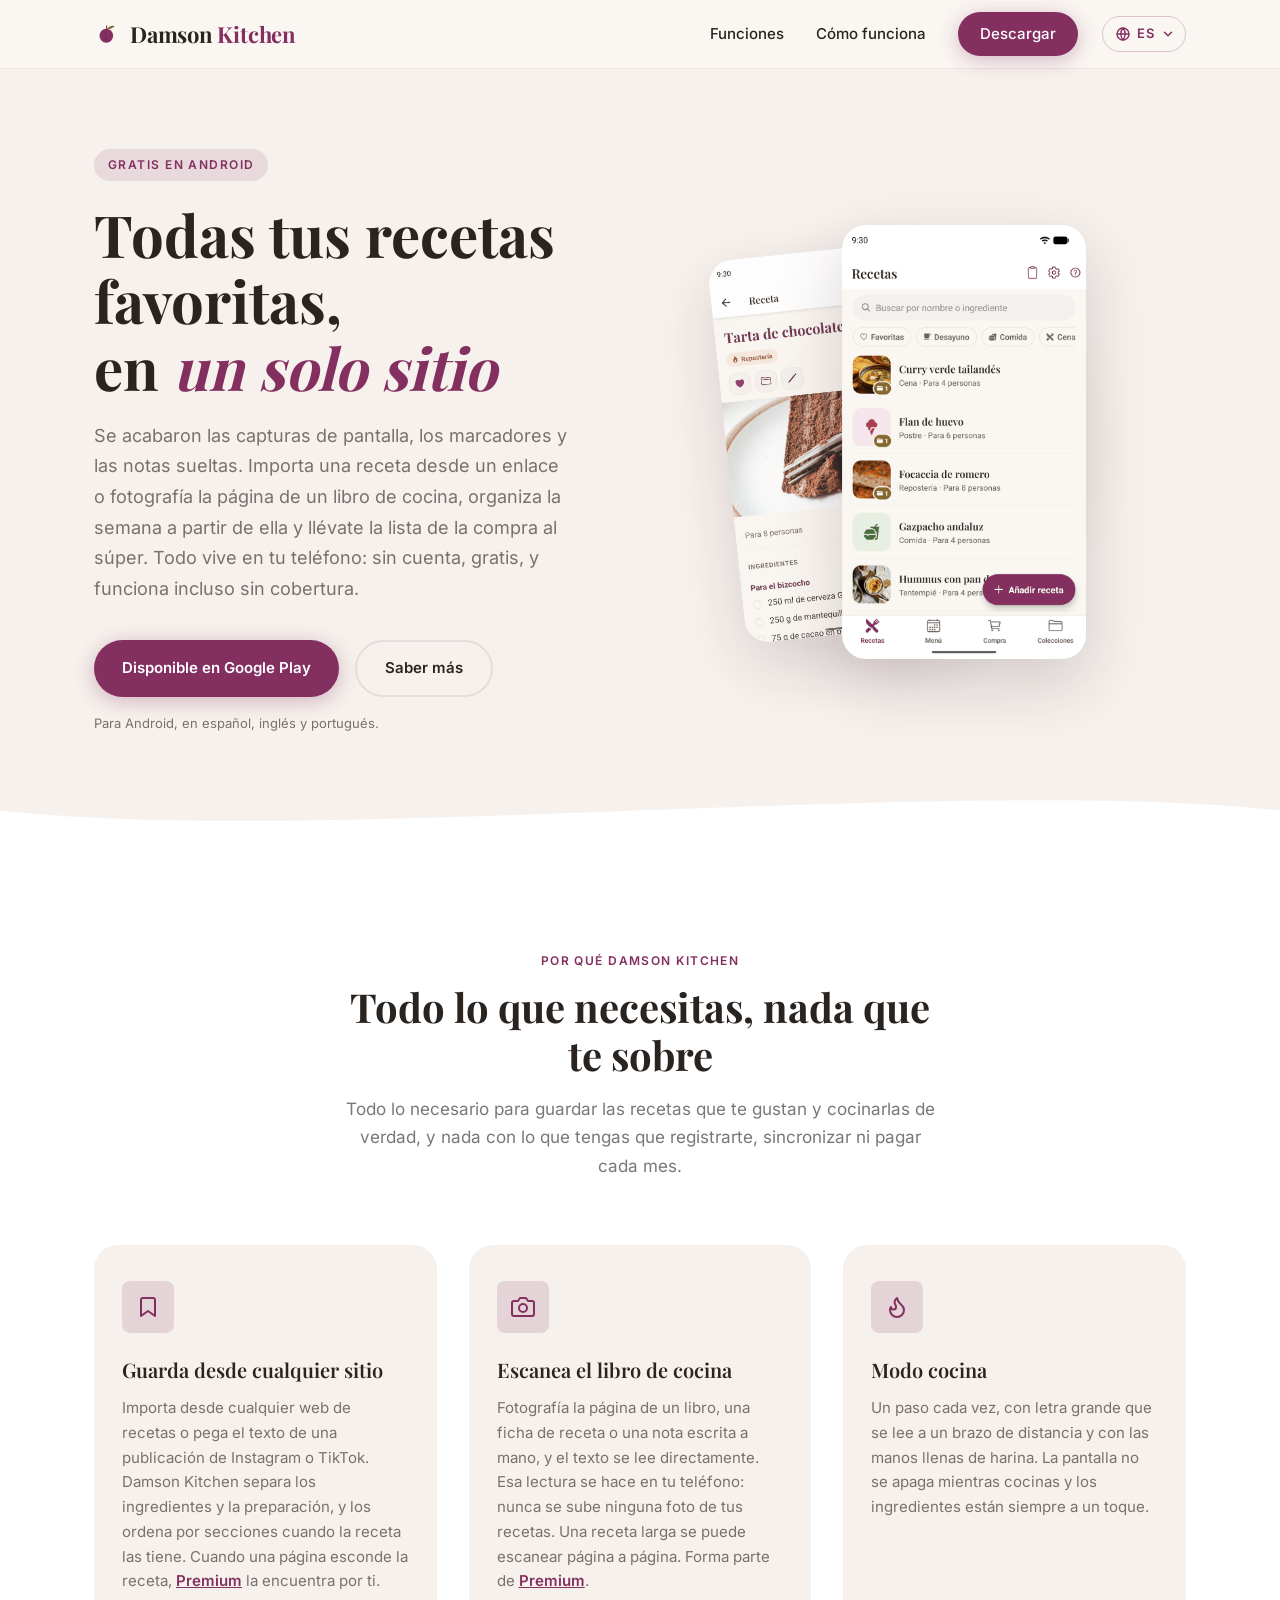
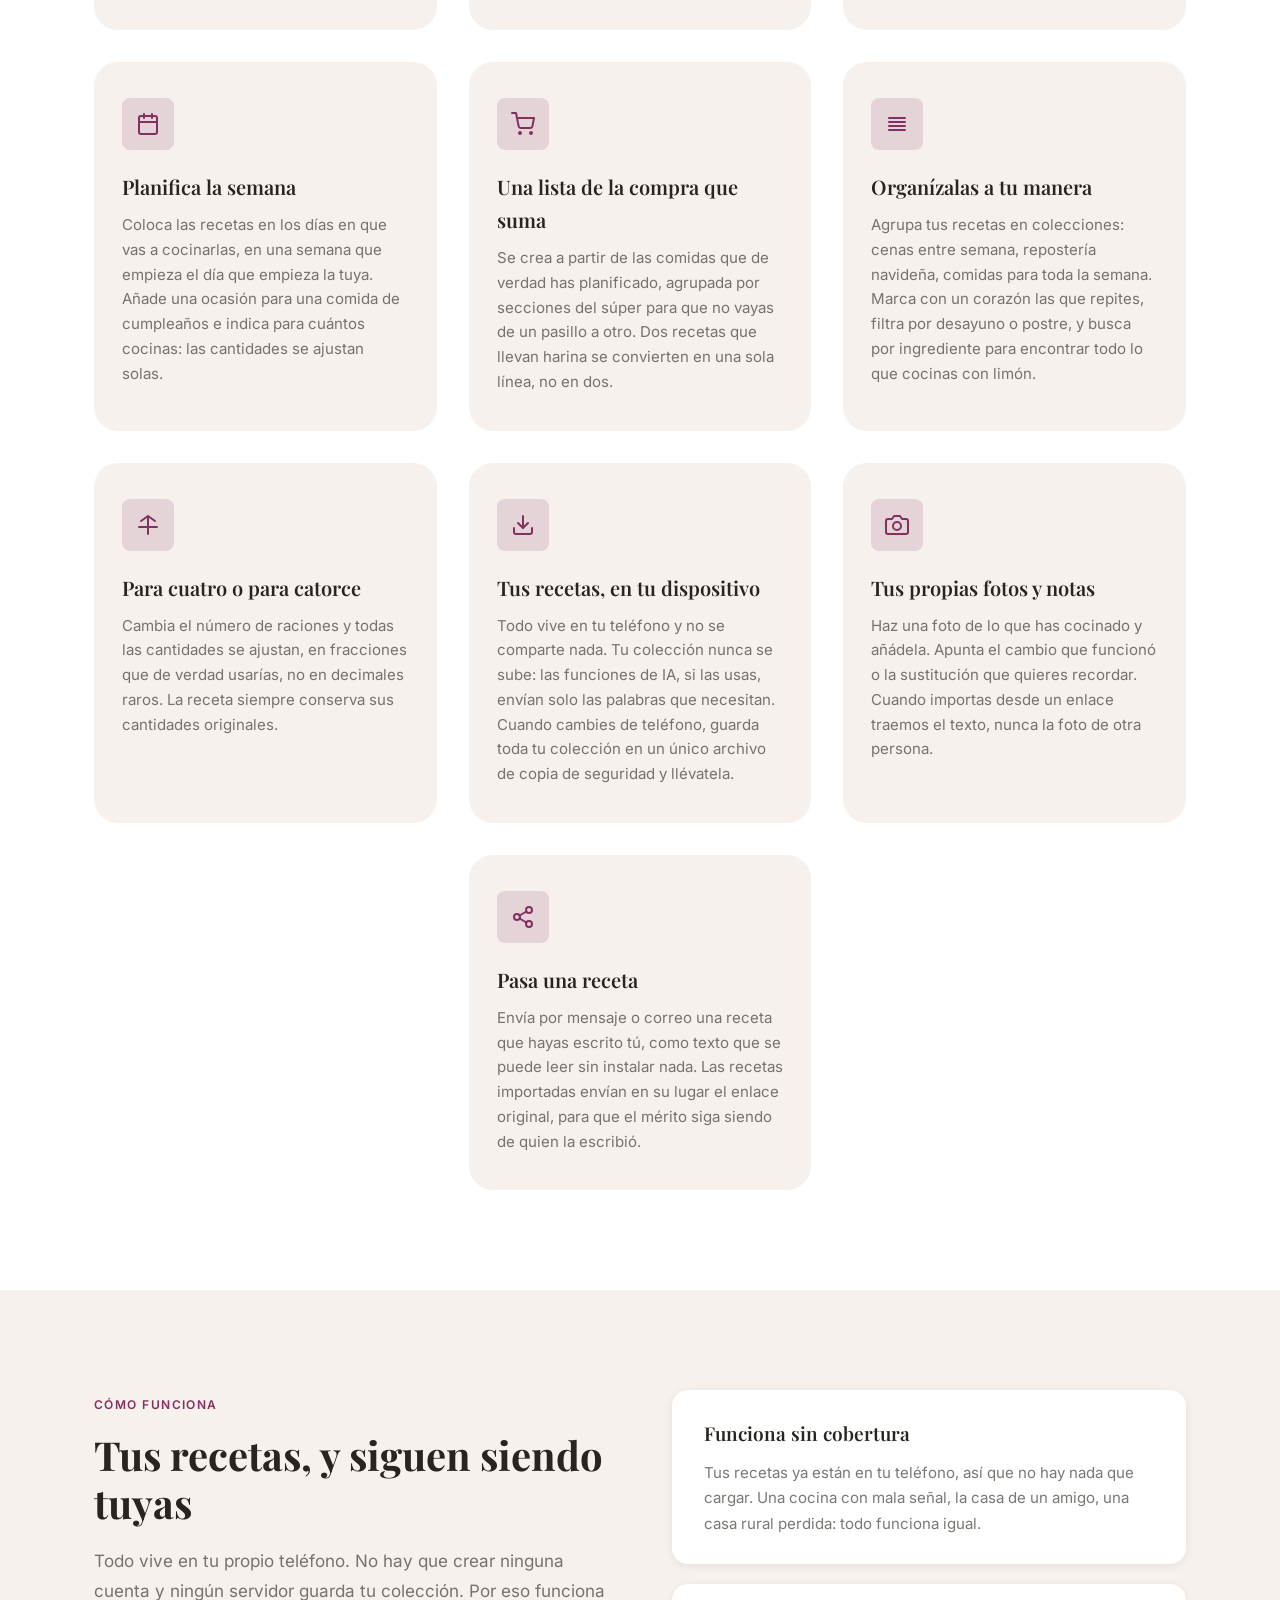
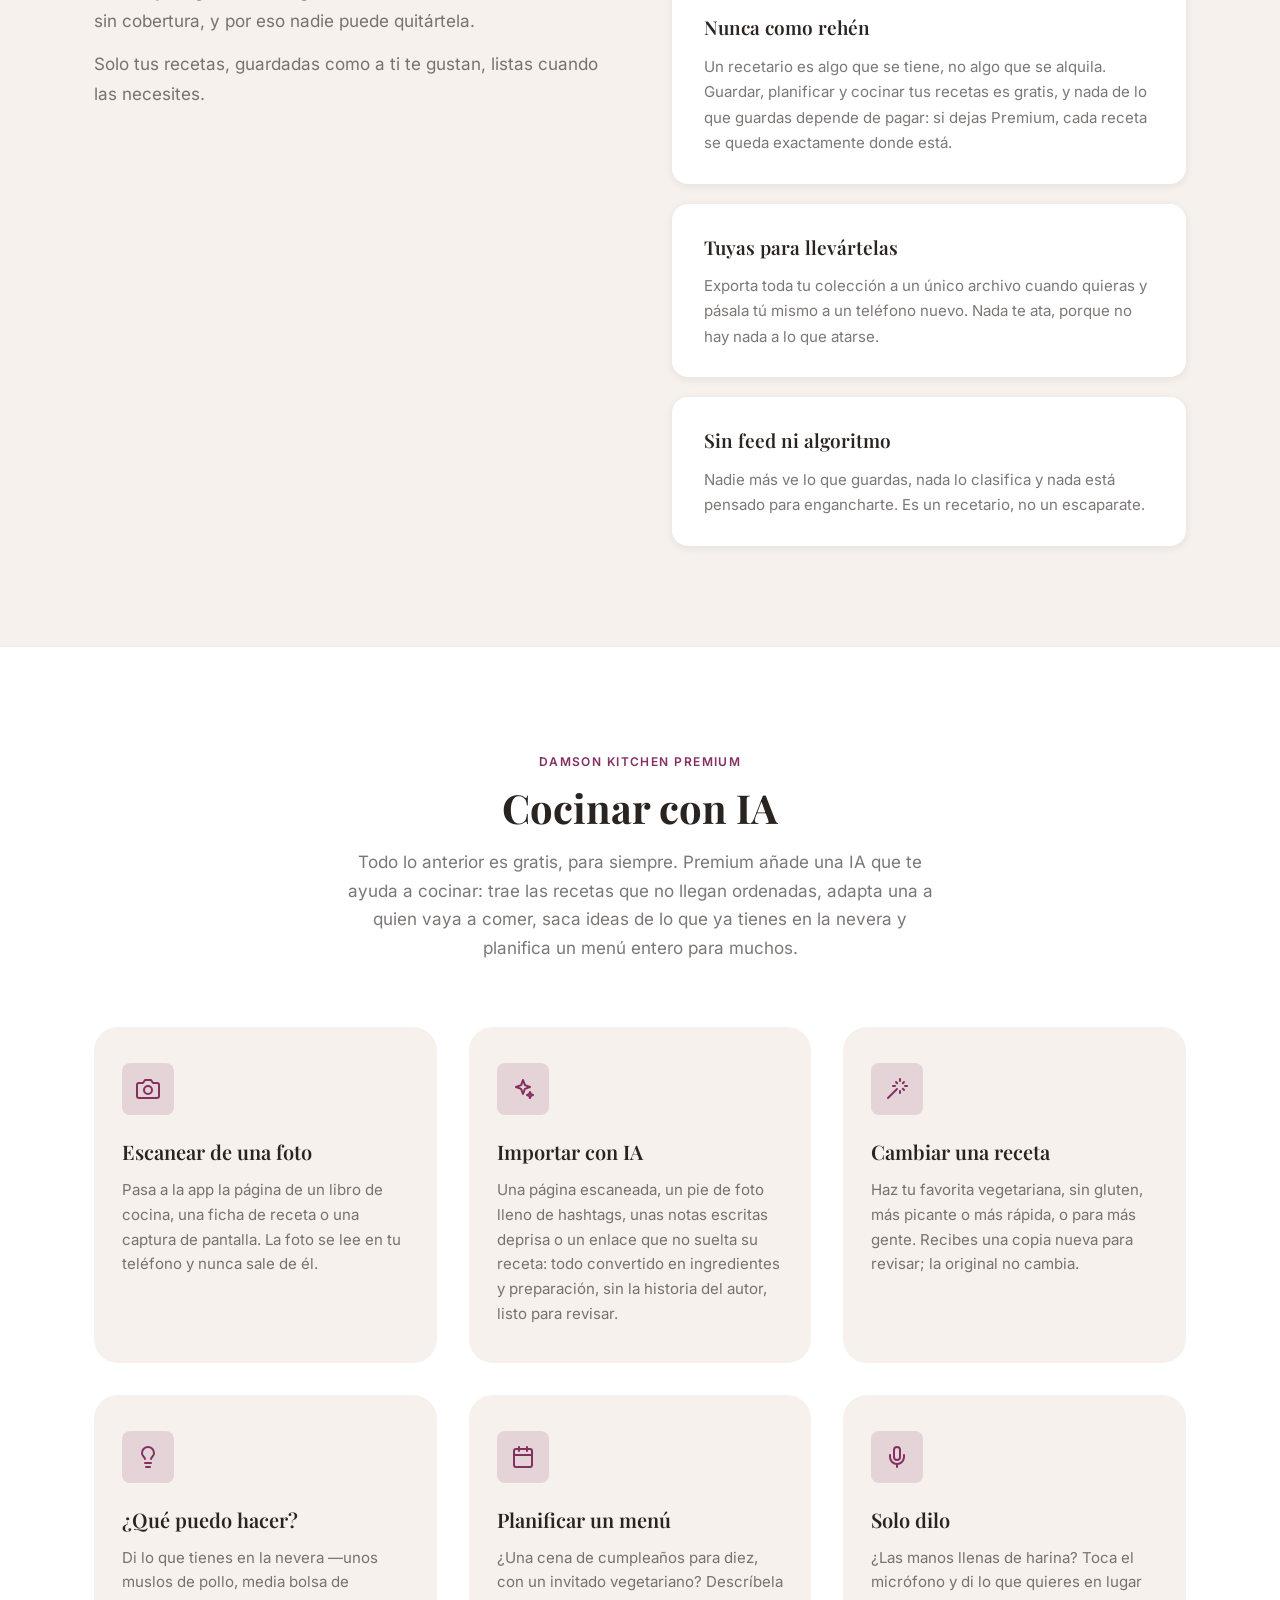
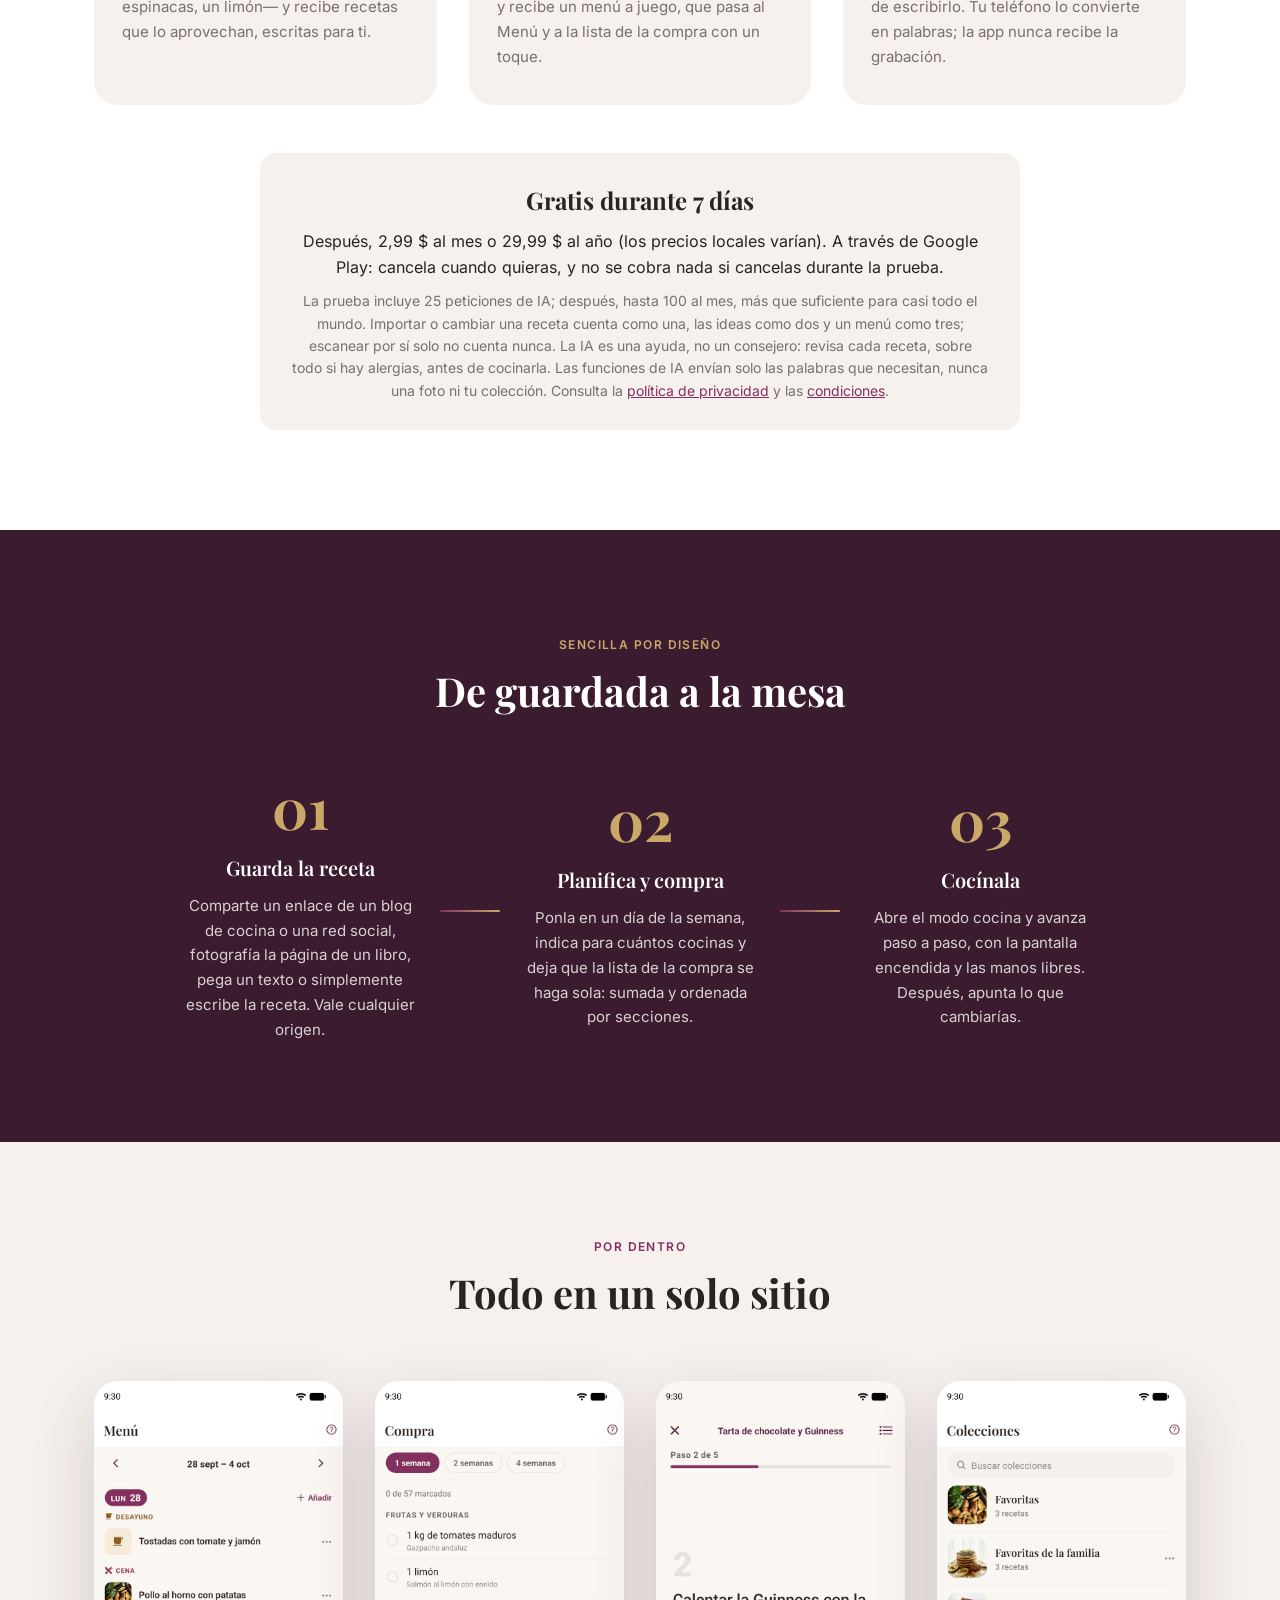
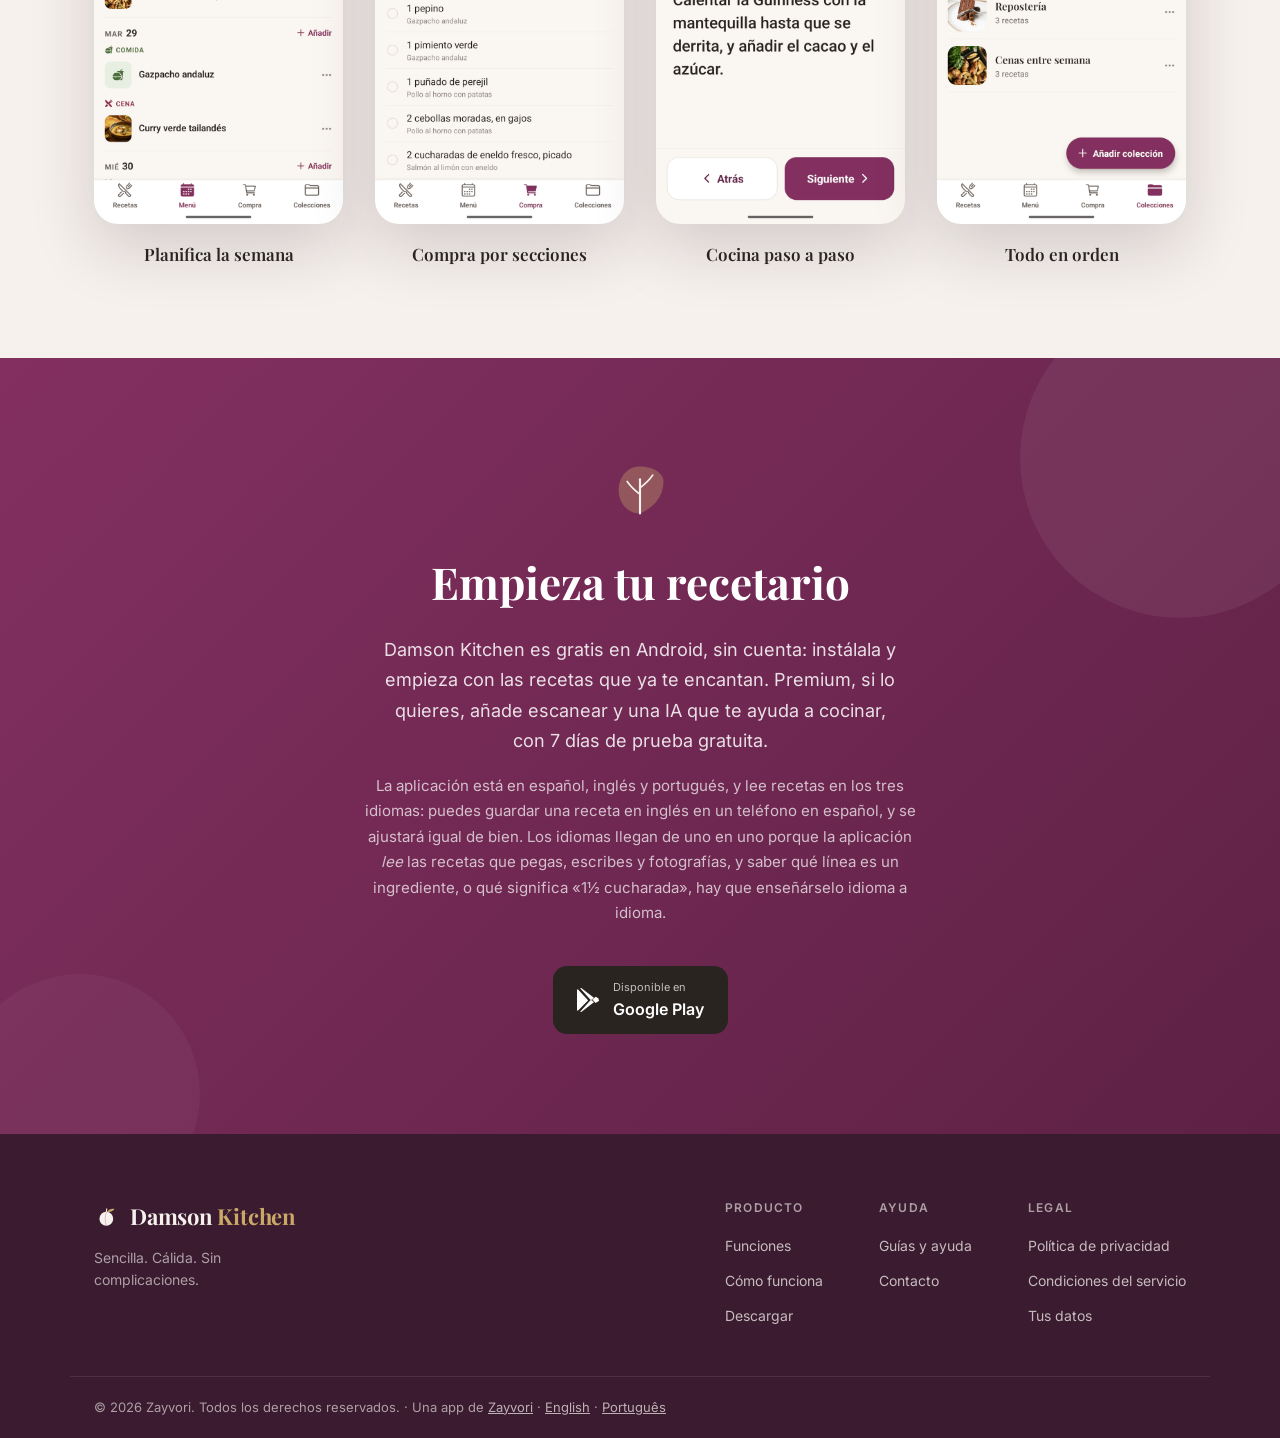
==== commit 650700e1: "Site for 1.1: Cook with AI, the mic, and Import with AI (hold until production) - Home: Premium is "" ====
--- a/es/index.html
+++ b/es/index.html
@@ -79,7 +79,7 @@
       <div class="hero__text">
         <span class="hero__eyebrow">Gratis en Android</span>
         <h1 class="hero__headline">Todas tus recetas favoritas,<br/>en <em>un solo sitio</em></h1>
-        <p class="hero__sub">Se acabaron las capturas de pantalla, los marcadores y las notas sueltas. Importa una receta desde un enlace o fotografía la página de un libro de cocina, organiza la semana a partir de ella y llévate la lista de la compra al súper. Todo vive en tu teléfono: sin cuenta, sin suscripción, y funciona incluso sin cobertura.</p>
+        <p class="hero__sub">Se acabaron las capturas de pantalla, los marcadores y las notas sueltas. Importa una receta desde un enlace o fotografía la página de un libro de cocina, organiza la semana a partir de ella y llévate la lista de la compra al súper. Todo vive en tu teléfono: sin cuenta, gratis, y funciona incluso sin cobertura.</p>
         <div class="hero__ctas">
           <a href="https://play.google.com/store/apps/details?id=com.damsonkitchen.app&amp;hl=es" class="btn btn--primary" target="_blank" rel="noopener">Disponible en Google Play</a>
           <a href="#features" class="btn btn--ghost">Saber más</a>
@@ -117,7 +117,7 @@
             </svg>
           </div>
           <h3>Guarda desde cualquier sitio</h3>
-          <p>Importa desde cualquier web de recetas o pega el texto de una publicación de Instagram o TikTok. Damson Kitchen separa los ingredientes y la preparación, y los ordena por secciones cuando la receta las tiene.</p>
+          <p>Importa desde cualquier web de recetas o pega el texto de una publicación de Instagram o TikTok. Damson Kitchen separa los ingredientes y la preparación, y los ordena por secciones cuando la receta las tiene. Cuando una página esconde la receta, <a href="#premium">Premium</a> la encuentra por ti.</p>
         </div>
         <div class="feature-card">
           <div class="feature-card__icon">
@@ -127,7 +127,7 @@
             </svg>
           </div>
           <h3>Escanea el libro de cocina</h3>
-          <p>Fotografía la página de un libro, una ficha de receta o una nota escrita a mano, y el texto se lee directamente. Esa lectura se hace en tu teléfono: nunca se sube ninguna foto de tus recetas. Una receta larga se puede escanear página a página.</p>
+          <p>Fotografía la página de un libro, una ficha de receta o una nota escrita a mano, y el texto se lee directamente. Esa lectura se hace en tu teléfono: nunca se sube ninguna foto de tus recetas. Una receta larga se puede escanear página a página. Forma parte de <a href="#premium">Premium</a>.</p>
         </div>
         <div class="feature-card">
           <div class="feature-card__icon">
@@ -181,7 +181,7 @@
             </svg>
           </div>
           <h3>Tus recetas, en tu dispositivo</h3>
-          <p>Todo vive en tu teléfono: no se sube nada y no se comparte nada. Cuando cambies de teléfono, guarda toda tu colección en un único archivo de copia de seguridad y llévatela.</p>
+          <p>Todo vive en tu teléfono y no se comparte nada. Tu colección nunca se sube: las funciones de IA, si las usas, envían solo las palabras que necesitan. Cuando cambies de teléfono, guarda toda tu colección en un único archivo de copia de seguridad y llévatela.</p>
         </div>
         <div class="feature-card">
           <div class="feature-card__icon">
@@ -212,7 +212,7 @@
         <div class="philosophy__story">
           <span class="section-eyebrow">Cómo funciona</span>
           <h2>Tus recetas, y siguen siendo tuyas</h2>
-          <p>Todo vive en tu propio teléfono. No hay que crear ninguna cuenta, no se sube nada y ningún servidor guarda tu colección. Por eso funciona sin cobertura, y por eso nadie puede quitártela ni empezar a cobrarte por ella más adelante.</p>
+          <p>Todo vive en tu propio teléfono. No hay que crear ninguna cuenta y ningún servidor guarda tu colección. Por eso funciona sin cobertura, y por eso nadie puede quitártela.</p>
           <p>Solo tus recetas, guardadas como a ti te gustan, listas cuando las necesites.</p>
         </div>
         <div class="philosophy__values">
@@ -221,8 +221,8 @@
             <p>Tus recetas ya están en tu teléfono, así que no hay nada que cargar. Una cocina con mala señal, la casa de un amigo, una casa rural perdida: todo funciona igual.</p>
           </div>
           <div class="philosophy__value">
-            <h3>Nada a lo que suscribirse</h3>
-            <p>Un recetario es algo que se tiene, no algo que se alquila. Sin cuota mensual y sin riesgo de perder tu colección por dejar de pagar.</p>
+            <h3>Nunca como rehén</h3>
+            <p>Un recetario es algo que se tiene, no algo que se alquila. Guardar, planificar y cocinar tus recetas es gratis, y nada de lo que guardas depende de pagar: si dejas Premium, cada receta se queda exactamente donde está.</p>
           </div>
           <div class="philosophy__value">
             <h3>Tuyas para llevártelas</h3>
@@ -233,6 +233,78 @@
             <p>Nadie más ve lo que guardas, nada lo clasifica y nada está pensado para engancharte. Es un recetario, no un escaparate.</p>
           </div>
         </div>
+      </div>
+    </div>
+  </section>
+
+  <!-- PREMIUM -->
+  <section class="features premium" id="premium">
+    <div class="container">
+      <div class="section-header">
+        <span class="section-eyebrow">Damson Kitchen Premium</span>
+        <h2>Cocinar con IA</h2>
+        <p>Todo lo anterior es gratis, para siempre. Premium añade una IA que te ayuda a cocinar: trae las recetas que no llegan ordenadas, adapta una a quien vaya a comer, saca ideas de lo que ya tienes en la nevera y planifica un menú entero para muchos.</p>
+      </div>
+      <div class="features__grid">
+        <div class="feature-card">
+          <div class="feature-card__icon">
+            <svg viewBox="0 0 24 24" fill="none" stroke="currentColor" stroke-width="2" stroke-linecap="round" stroke-linejoin="round">
+              <path d="M23 19a2 2 0 0 1-2 2H3a2 2 0 0 1-2-2V8a2 2 0 0 1 2-2h4l2-3h6l2 3h4a2 2 0 0 1 2 2z"/><circle cx="12" cy="13" r="4"/>
+            </svg>
+          </div>
+          <h3>Escanear de una foto</h3>
+          <p>Pasa a la app la página de un libro de cocina, una ficha de receta o una captura de pantalla. La foto se lee en tu teléfono y nunca sale de él.</p>
+        </div>
+        <div class="feature-card">
+          <div class="feature-card__icon">
+            <svg viewBox="0 0 24 24" fill="none" stroke="currentColor" stroke-width="2" stroke-linecap="round" stroke-linejoin="round">
+              <path d="M12 3l1.9 5.1L19 10l-5.1 1.9L12 17l-1.9-5.1L5 10l5.1-1.9z"/><path d="M19 15l.9 2.1L22 18l-2.1.9L19 21l-.9-2.1L16 18l2.1-.9z"/>
+            </svg>
+          </div>
+          <h3>Importar con IA</h3>
+          <p>Una página escaneada, un pie de foto lleno de hashtags, unas notas escritas deprisa o un enlace que no suelta su receta: todo convertido en ingredientes y preparación, sin la historia del autor, listo para revisar.</p>
+        </div>
+        <div class="feature-card">
+          <div class="feature-card__icon">
+            <svg viewBox="0 0 24 24" fill="none" stroke="currentColor" stroke-width="2" stroke-linecap="round" stroke-linejoin="round">
+              <path d="m3 21 9-9"/><path d="M15 4V2"/><path d="M15 16v-2"/><path d="M8 9h2"/><path d="M20 9h2"/><path d="M17.8 11.8 19 13"/><path d="M17.8 6.2 19 5"/><path d="M12.2 6.2 11 5"/>
+            </svg>
+          </div>
+          <h3>Cambiar una receta</h3>
+          <p>Haz tu favorita vegetariana, sin gluten, más picante o más rápida, o para más gente. Recibes una copia nueva para revisar; la original no cambia.</p>
+        </div>
+        <div class="feature-card">
+          <div class="feature-card__icon">
+            <svg viewBox="0 0 24 24" fill="none" stroke="currentColor" stroke-width="2" stroke-linecap="round" stroke-linejoin="round">
+              <path d="M15 14c.2-1 .7-1.7 1.5-2.5 1-.9 1.5-2.2 1.5-3.5A6 6 0 0 0 6 8c0 1 .2 2.2 1.5 3.5.7.7 1.3 1.5 1.5 2.5"/><path d="M9 18h6"/><path d="M10 22h4"/>
+            </svg>
+          </div>
+          <h3>¿Qué puedo hacer?</h3>
+          <p>Di lo que tienes en la nevera —unos muslos de pollo, media bolsa de espinacas, un limón— y recibe recetas que lo aprovechan, escritas para ti.</p>
+        </div>
+        <div class="feature-card">
+          <div class="feature-card__icon">
+            <svg viewBox="0 0 24 24" fill="none" stroke="currentColor" stroke-width="2" stroke-linecap="round" stroke-linejoin="round">
+              <rect x="3" y="4" width="18" height="18" rx="2"/><path d="M16 2v4"/><path d="M8 2v4"/><path d="M3 10h18"/>
+            </svg>
+          </div>
+          <h3>Planificar un menú</h3>
+          <p>¿Una cena de cumpleaños para diez, con un invitado vegetariano? Descríbela y recibe un menú a juego, que pasa al Menú y a la lista de la compra con un toque.</p>
+        </div>
+        <div class="feature-card">
+          <div class="feature-card__icon">
+            <svg viewBox="0 0 24 24" fill="none" stroke="currentColor" stroke-width="2" stroke-linecap="round" stroke-linejoin="round">
+              <path d="M12 2a3 3 0 0 0-3 3v7a3 3 0 0 0 6 0V5a3 3 0 0 0-3-3z"/><path d="M19 10v2a7 7 0 0 1-14 0v-2"/><path d="M12 19v3"/>
+            </svg>
+          </div>
+          <h3>Solo dilo</h3>
+          <p>¿Las manos llenas de harina? Toca el micrófono y di lo que quieres en lugar de escribirlo. Tu teléfono lo convierte en palabras; la app nunca recibe la grabación.</p>
+        </div>
+      </div>
+      <div class="premium__terms">
+        <h3>Gratis durante 7 días</h3>
+        <p>Después, 2,99 $ al mes o 29,99 $ al año (los precios locales varían). A través de Google Play: cancela cuando quieras, y no se cobra nada si cancelas durante la prueba.</p>
+        <p class="premium__small">La prueba incluye 25 peticiones de IA; después, hasta 100 al mes, más que suficiente para casi todo el mundo. Importar o cambiar una receta cuenta como una, las ideas como dos y un menú como tres; escanear por sí solo no cuenta nunca. La IA es una ayuda, no un consejero: revisa cada receta, sobre todo si hay alergias, antes de cocinarla. Las funciones de IA envían solo las palabras que necesitan, nunca una foto ni tu colección. Consulta la <a href="privacy.html#ai-import">política de privacidad</a> y las <a href="terms.html#ai">condiciones</a>.</p>
       </div>
     </div>
   </section>
@@ -312,7 +384,7 @@
         </svg>
       </div>
       <h2>Empieza tu recetario</h2>
-      <p>Damson Kitchen es gratis en Android. No hay que crear ninguna cuenta ni suscribirse a nada: instálala y empieza con las recetas que ya te encantan.</p>
+      <p>Damson Kitchen es gratis en Android, sin cuenta: instálala y empieza con las recetas que ya te encantan. Premium, si lo quieres, añade escanear y una IA que te ayuda a cocinar, con 7 días de prueba gratuita.</p>
       <p class="download__note">La aplicación está en español, inglés y portugués, y lee recetas en los tres idiomas: puedes guardar una receta en inglés en un teléfono en español, y se ajustará igual de bien. Los idiomas llegan de uno en uno porque la aplicación <em>lee</em> las recetas que pegas, escribes y fotografías, y saber qué línea es un ingrediente, o qué significa &laquo;1&frac12; cucharada&raquo;, hay que enseñárselo idioma a idioma.</p>
       <div class="download__badges">
         <a href="https://play.google.com/store/apps/details?id=com.damsonkitchen.app&amp;hl=es" class="store-badge" target="_blank" rel="noopener" aria-label="Descarga Damson Kitchen en Google Play">
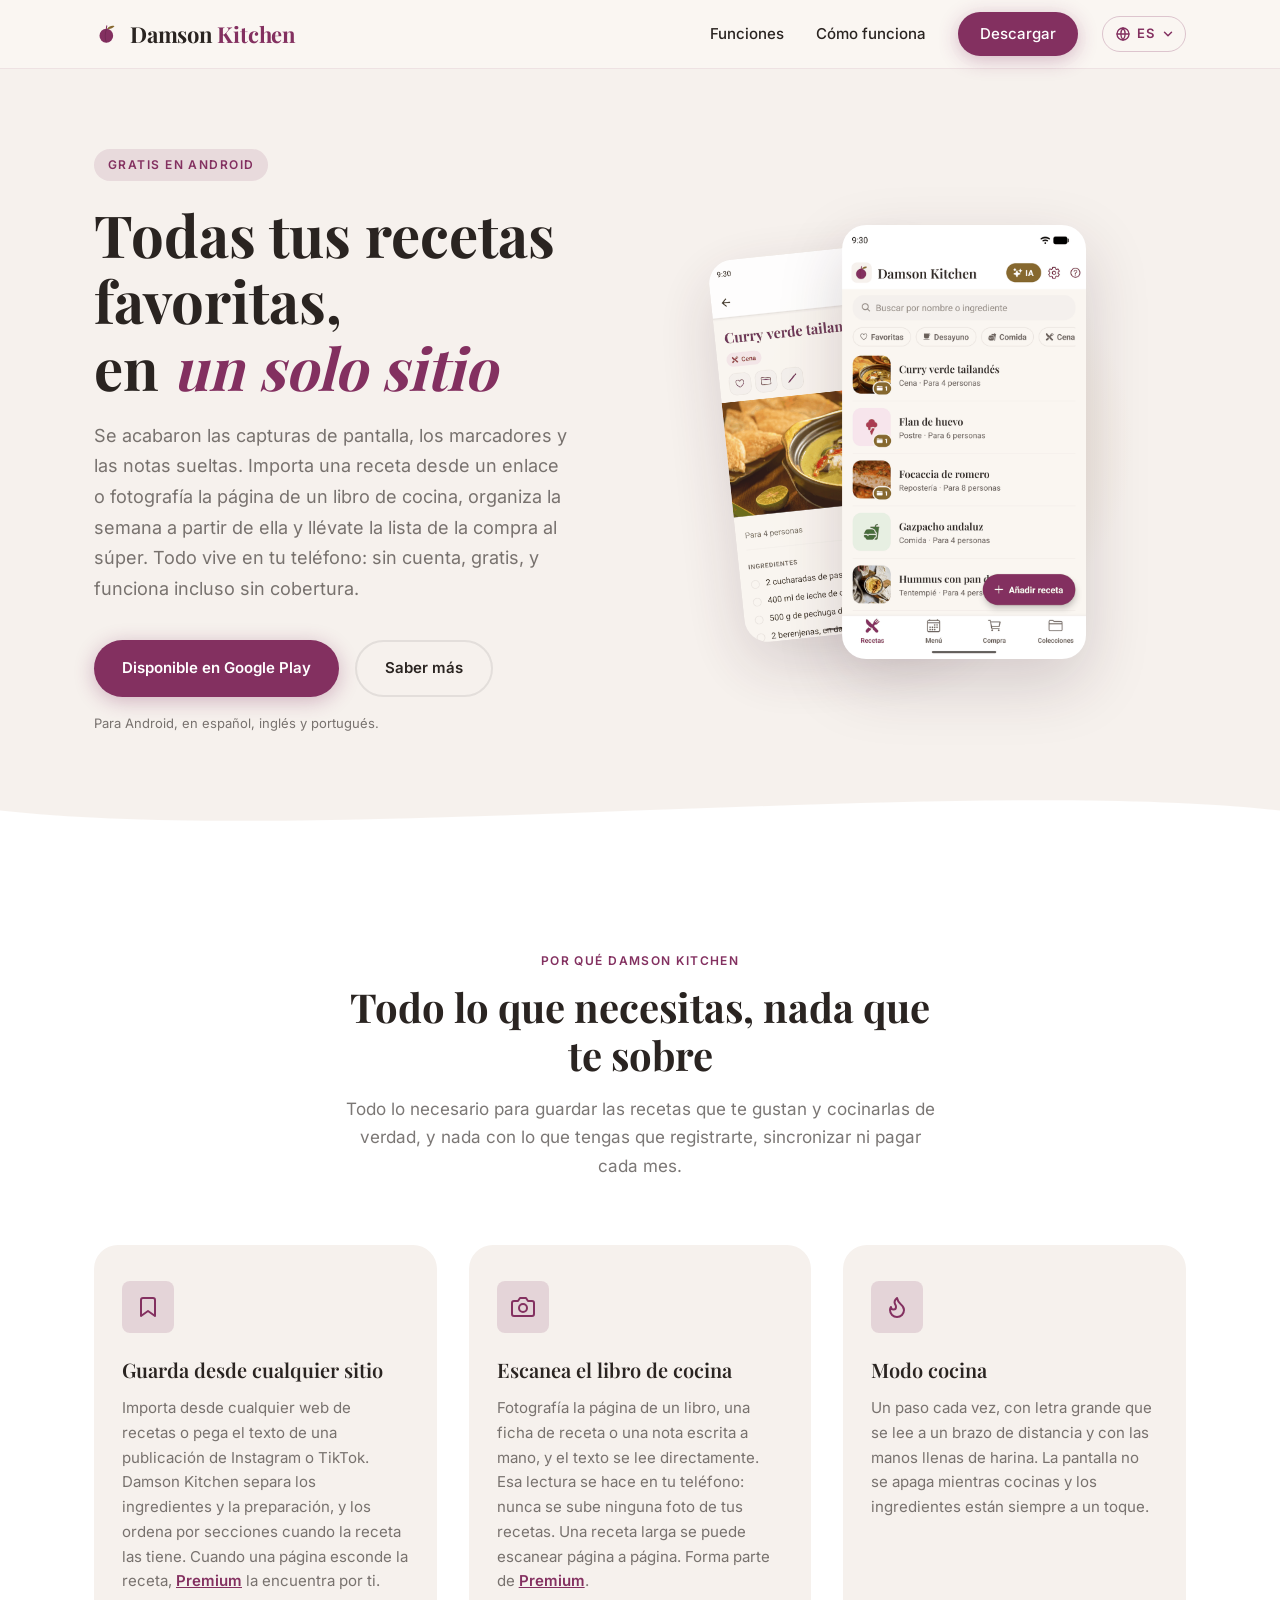
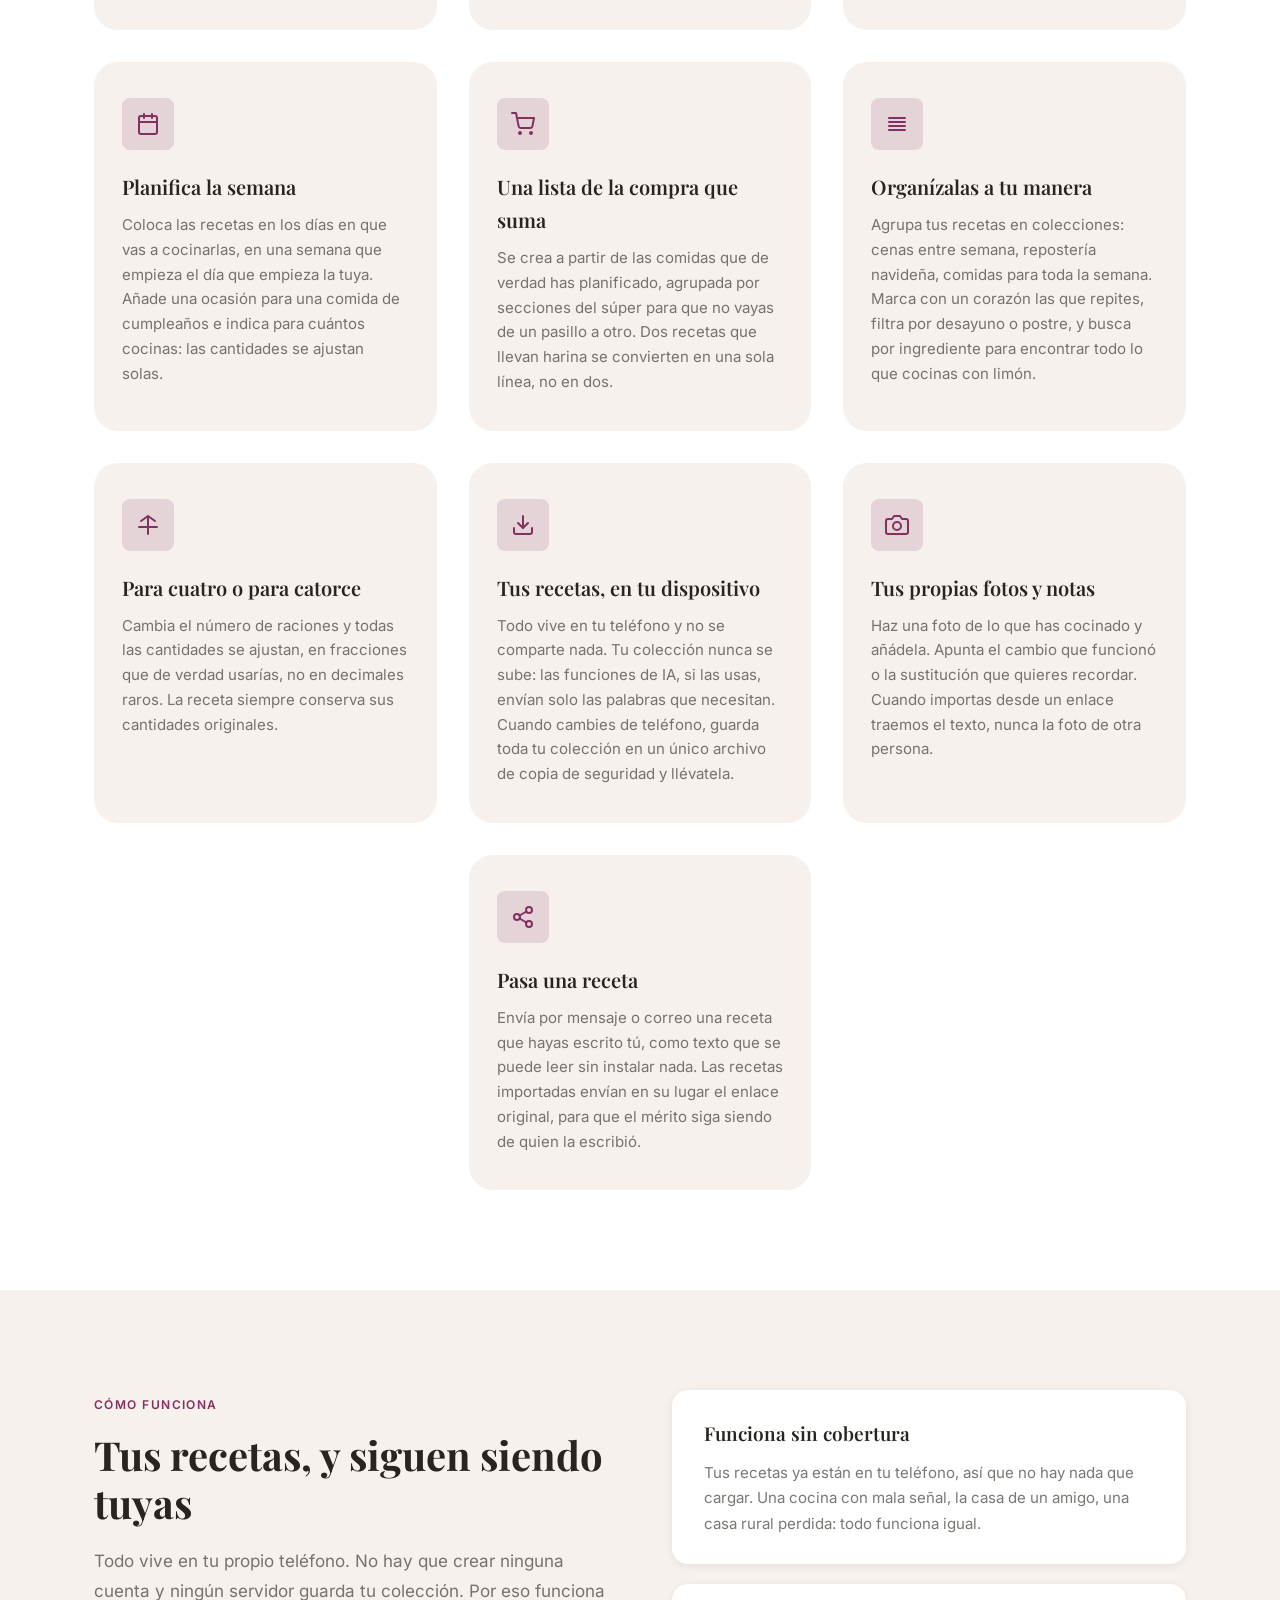
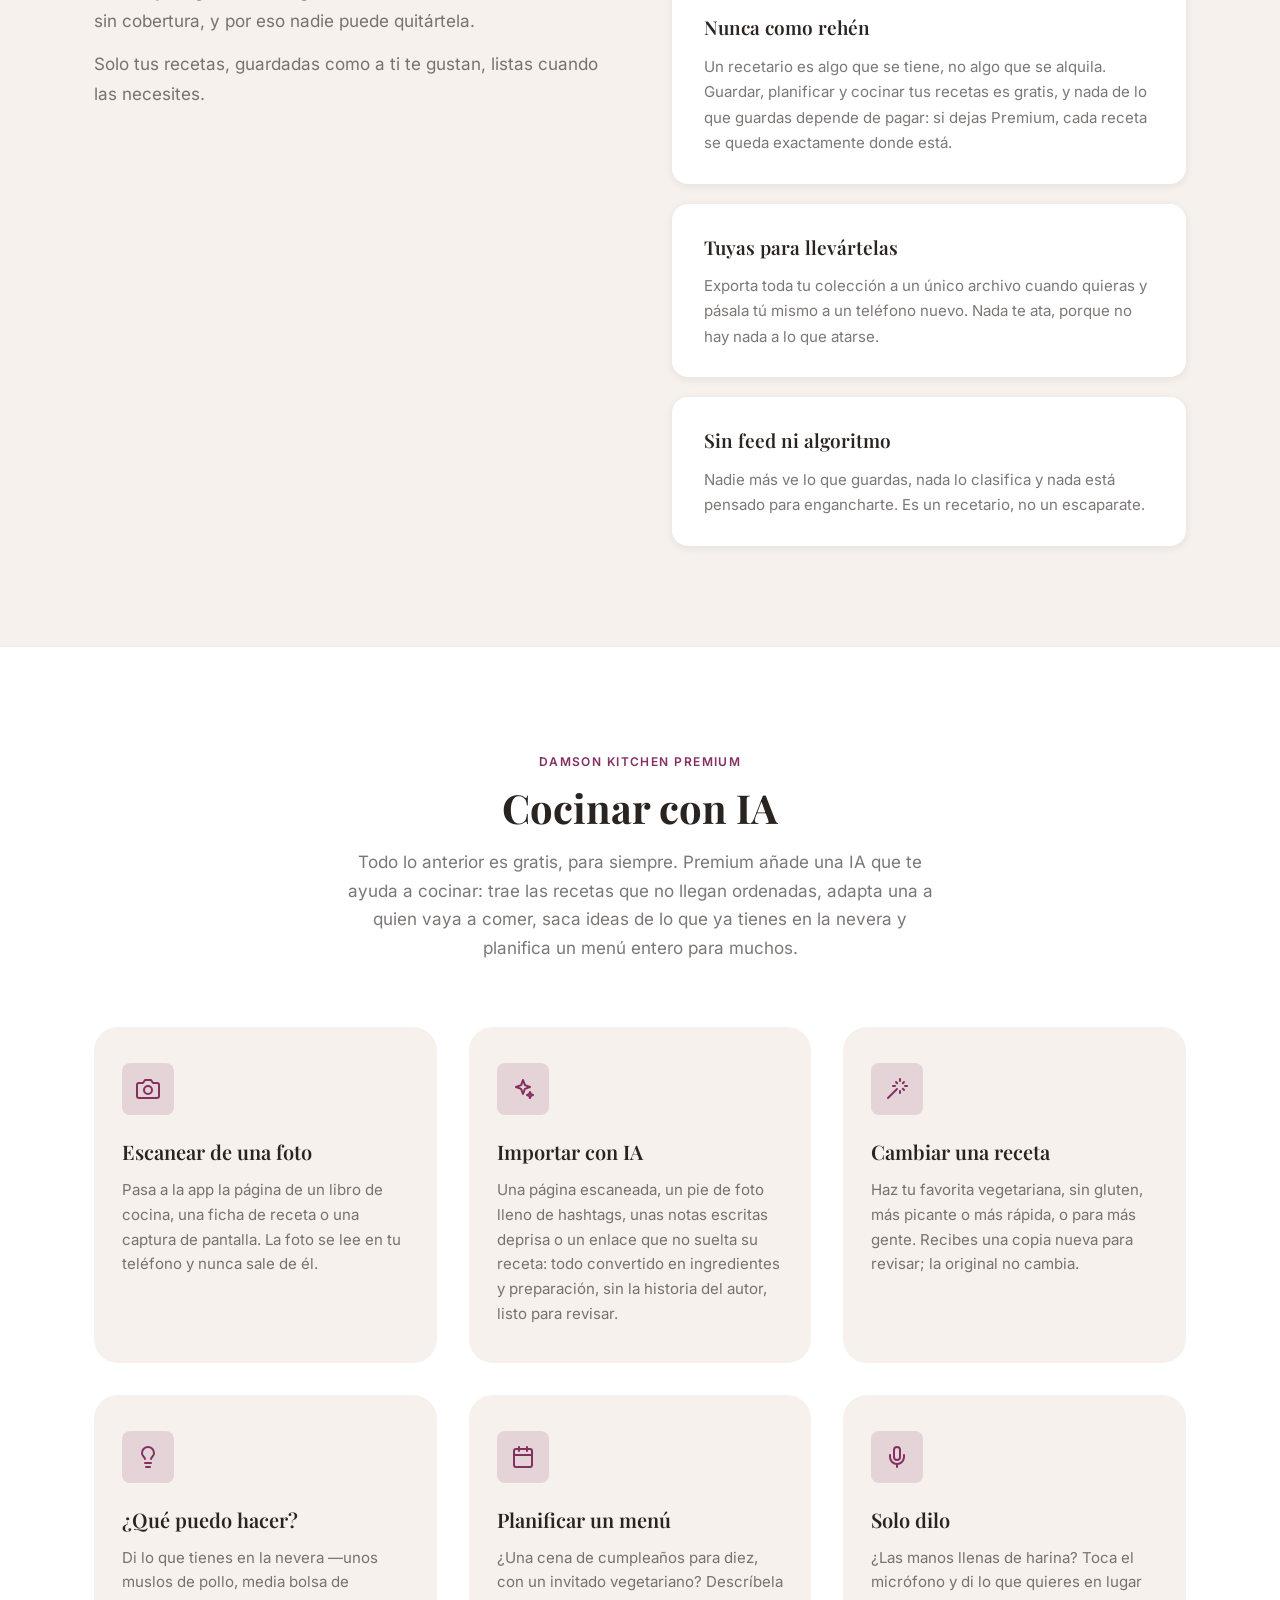
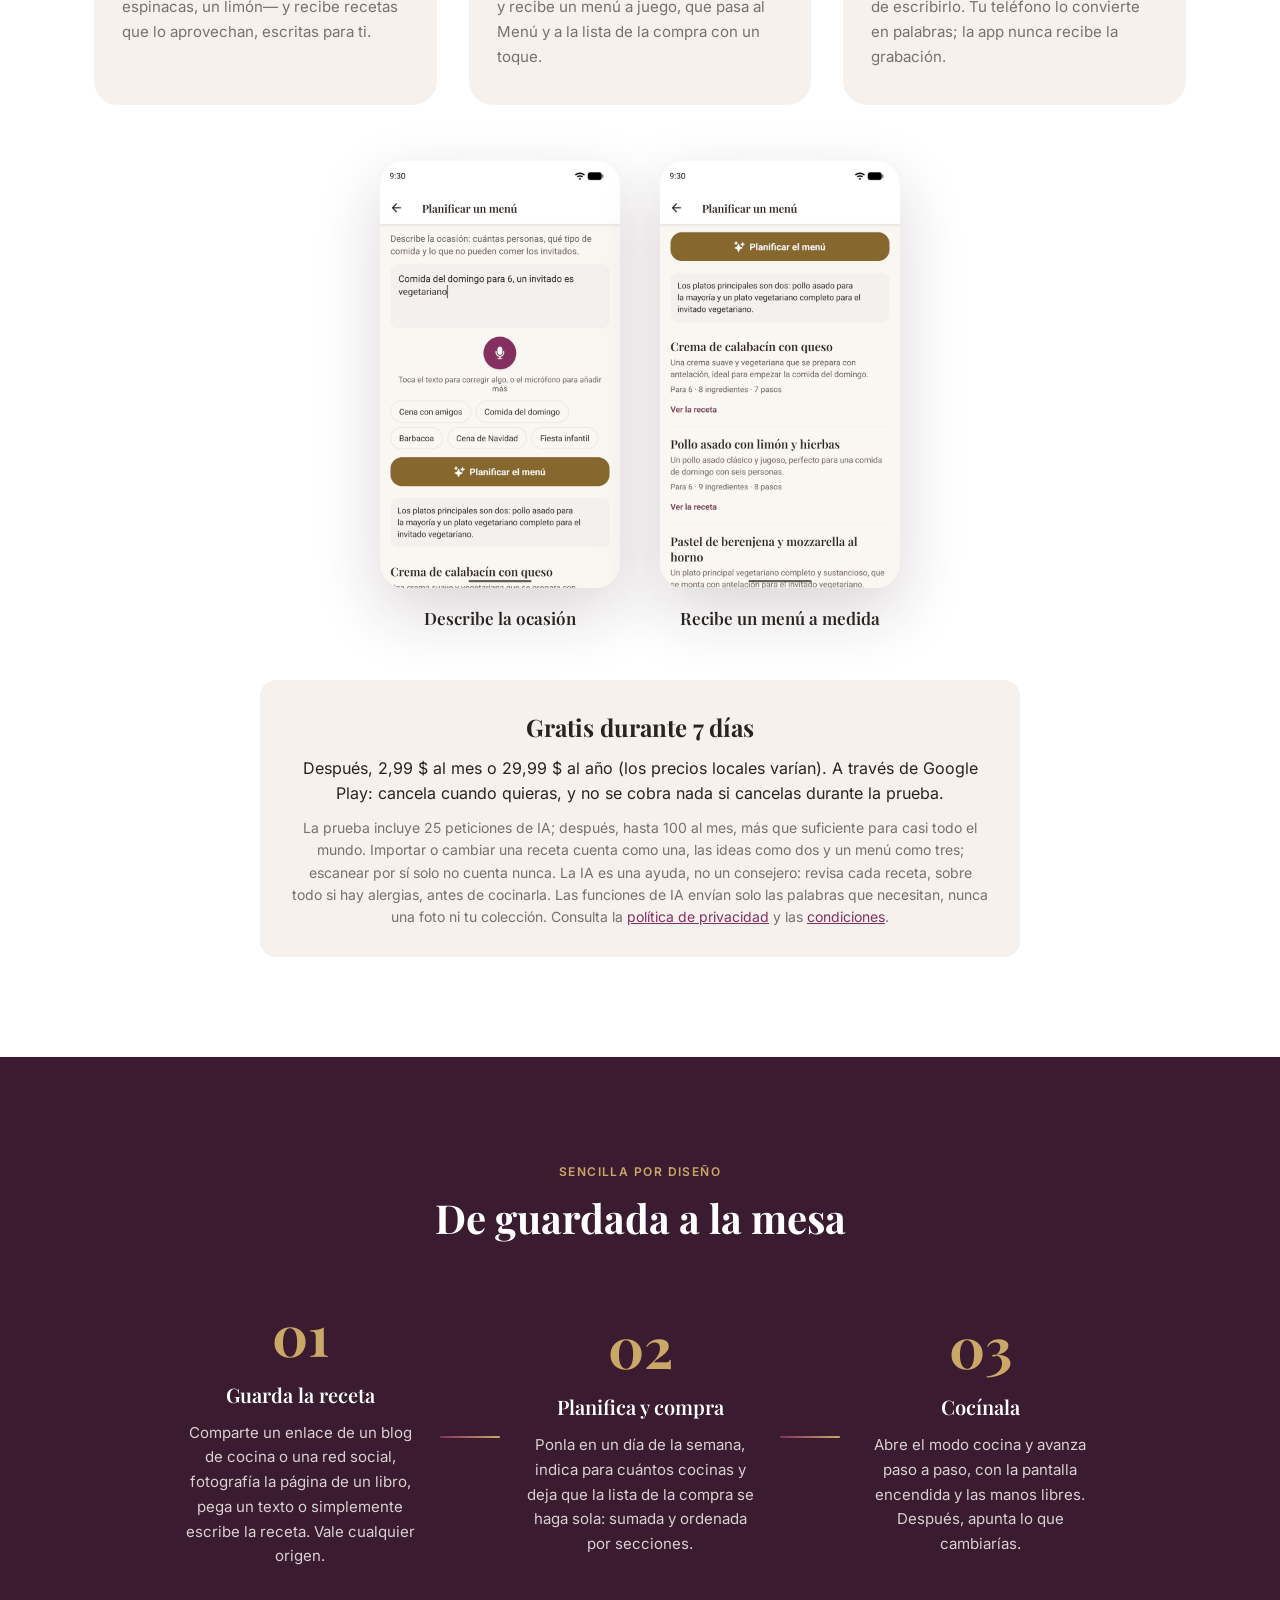
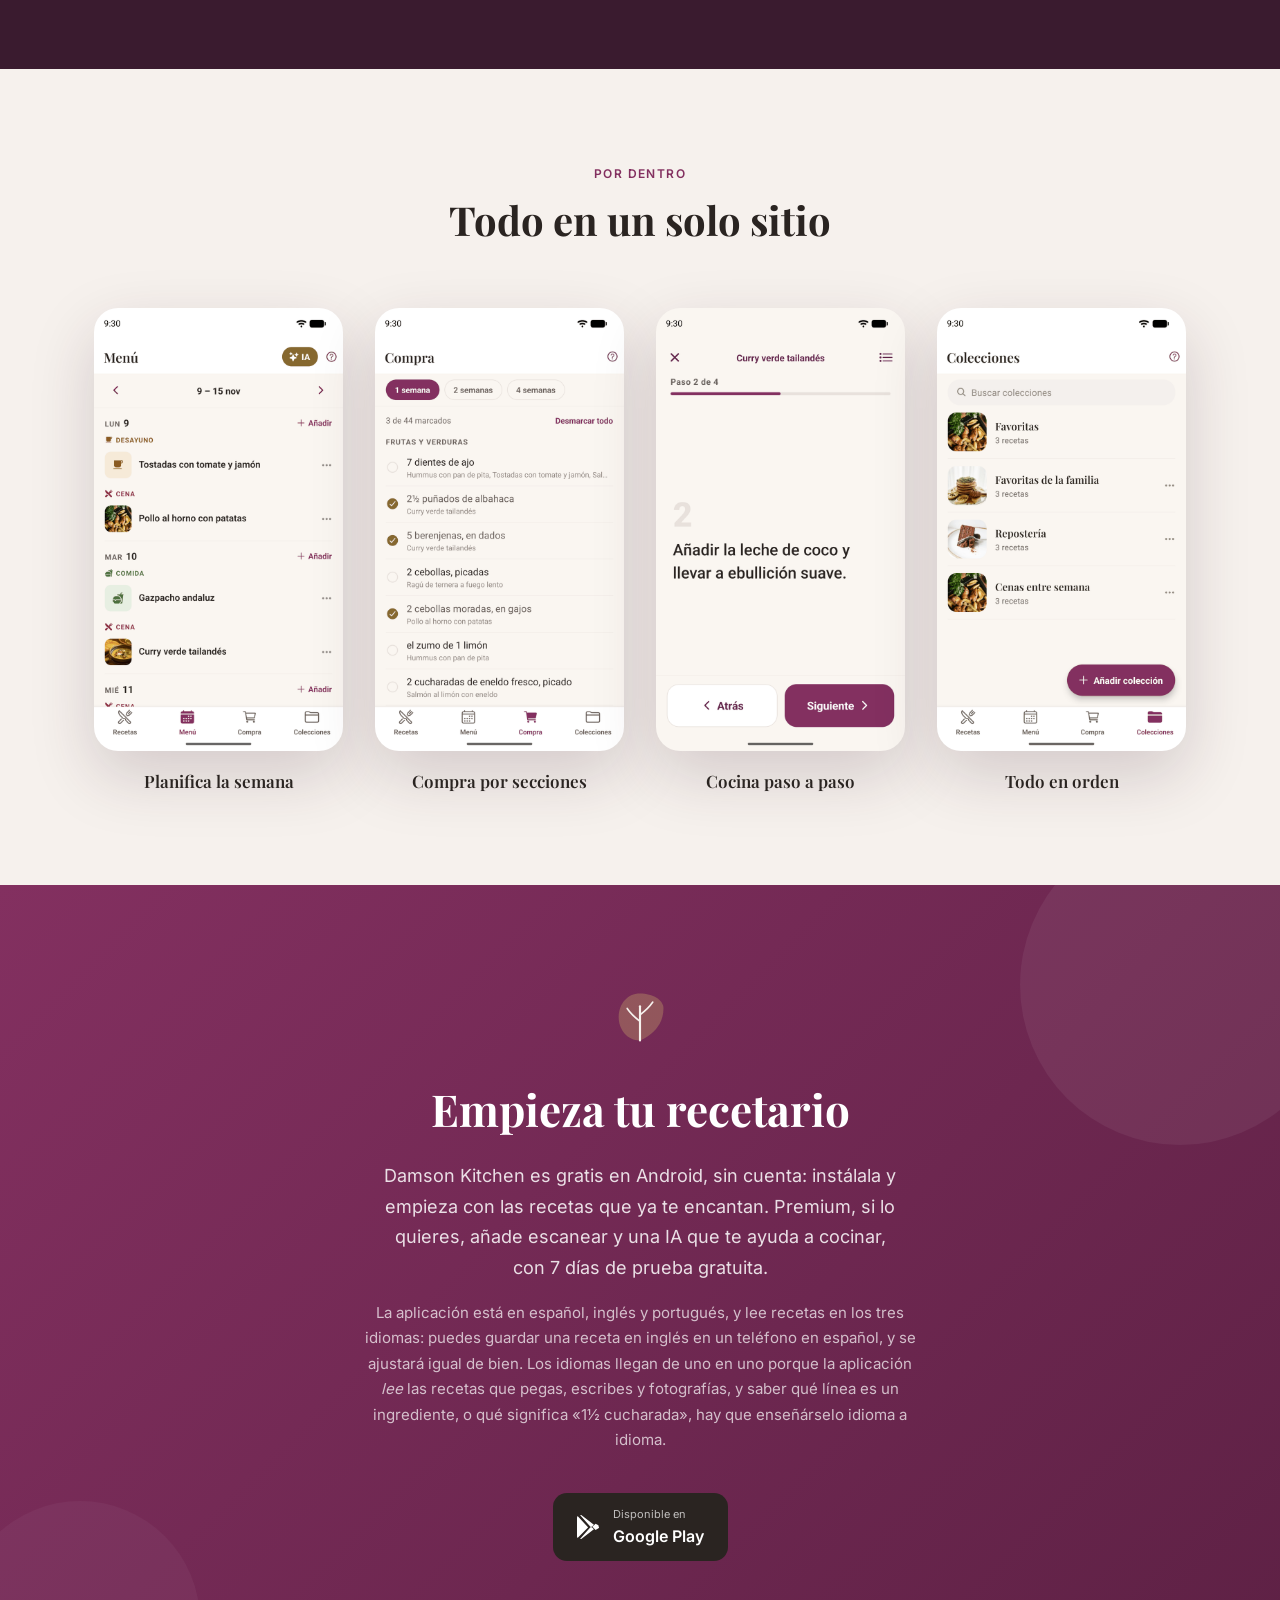
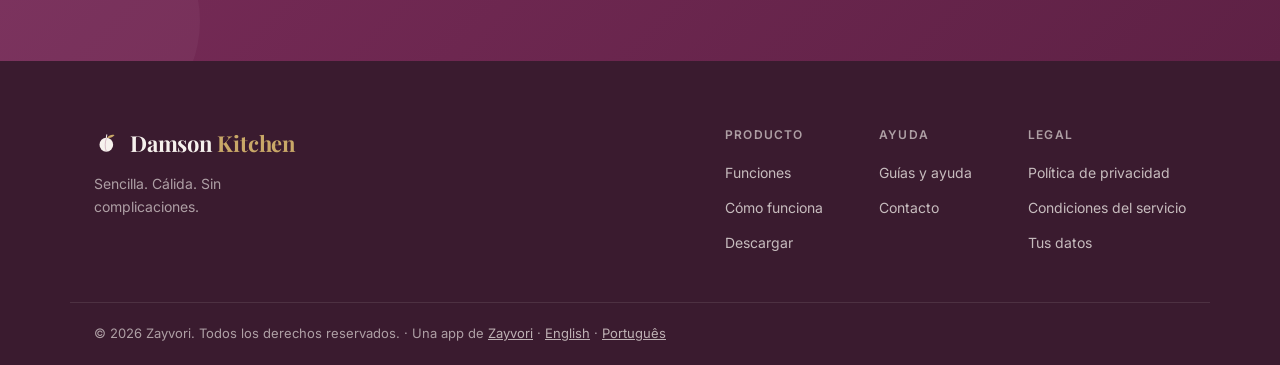
==== commit 26a91c57: "Premium: the Plan a menu request and its dishes, in English, Spanish and Portuguese Co-Authored-By: " ====
--- a/es/index.html
+++ b/es/index.html
@@ -301,6 +301,16 @@
           <p>¿Las manos llenas de harina? Toca el micrófono y di lo que quieres en lugar de escribirlo. Tu teléfono lo convierte en palabras; la app nunca recibe la grabación.</p>
         </div>
       </div>
+      <div class="premium__shots">
+        <figure class="gallery__item">
+          <img src="../assets/shots-es/menu.png" alt="Planificar un menú, con la petición “Comida del domingo para 6, un invitado es vegetariano” escrita y una nota sobre el plato vegetariano" class="shot" width="1080" height="1920" loading="lazy">
+          <figcaption>Describe la ocasión</figcaption>
+        </figure>
+        <figure class="gallery__item">
+          <img src="../assets/shots-es/menu-dishes.png" alt="Los platos del menú planificado, cada uno para 6 personas" class="shot" width="1080" height="1920" loading="lazy">
+          <figcaption>Recibe un menú a medida</figcaption>
+        </figure>
+      </div>
       <div class="premium__terms">
         <h3>Gratis durante 7 días</h3>
         <p>Después, 2,99 $ al mes o 29,99 $ al año (los precios locales varían). A través de Google Play: cancela cuando quieras, y no se cobra nada si cancelas durante la prueba.</p>
--- a/styles.css
+++ b/styles.css
@@ -1113,6 +1113,20 @@
    The features section's cards, on white after the stone philosophy band, with
    the trial, prices and allowance in one quiet stone panel underneath. */
 .premium { border-top: 1px solid var(--ink-10); }
+/* Plan a menu, before and after: the request, then the dishes that come back.
+   Two across even on a phone, since the pair only makes sense side by side. */
+.premium__shots {
+  display: grid;
+  grid-template-columns: repeat(2, minmax(0, 240px));
+  justify-content: center;
+  gap: 40px;
+  margin-top: 56px;
+}
+@media (max-width: 600px) {
+  .premium__shots { gap: 16px; margin-top: 40px; }
+  .premium__shots .shot { border-radius: 14px; }
+  .premium__shots figcaption { font-size: 15px; }
+}
 .premium__terms {
   max-width: 760px;
   margin: 48px auto 0;
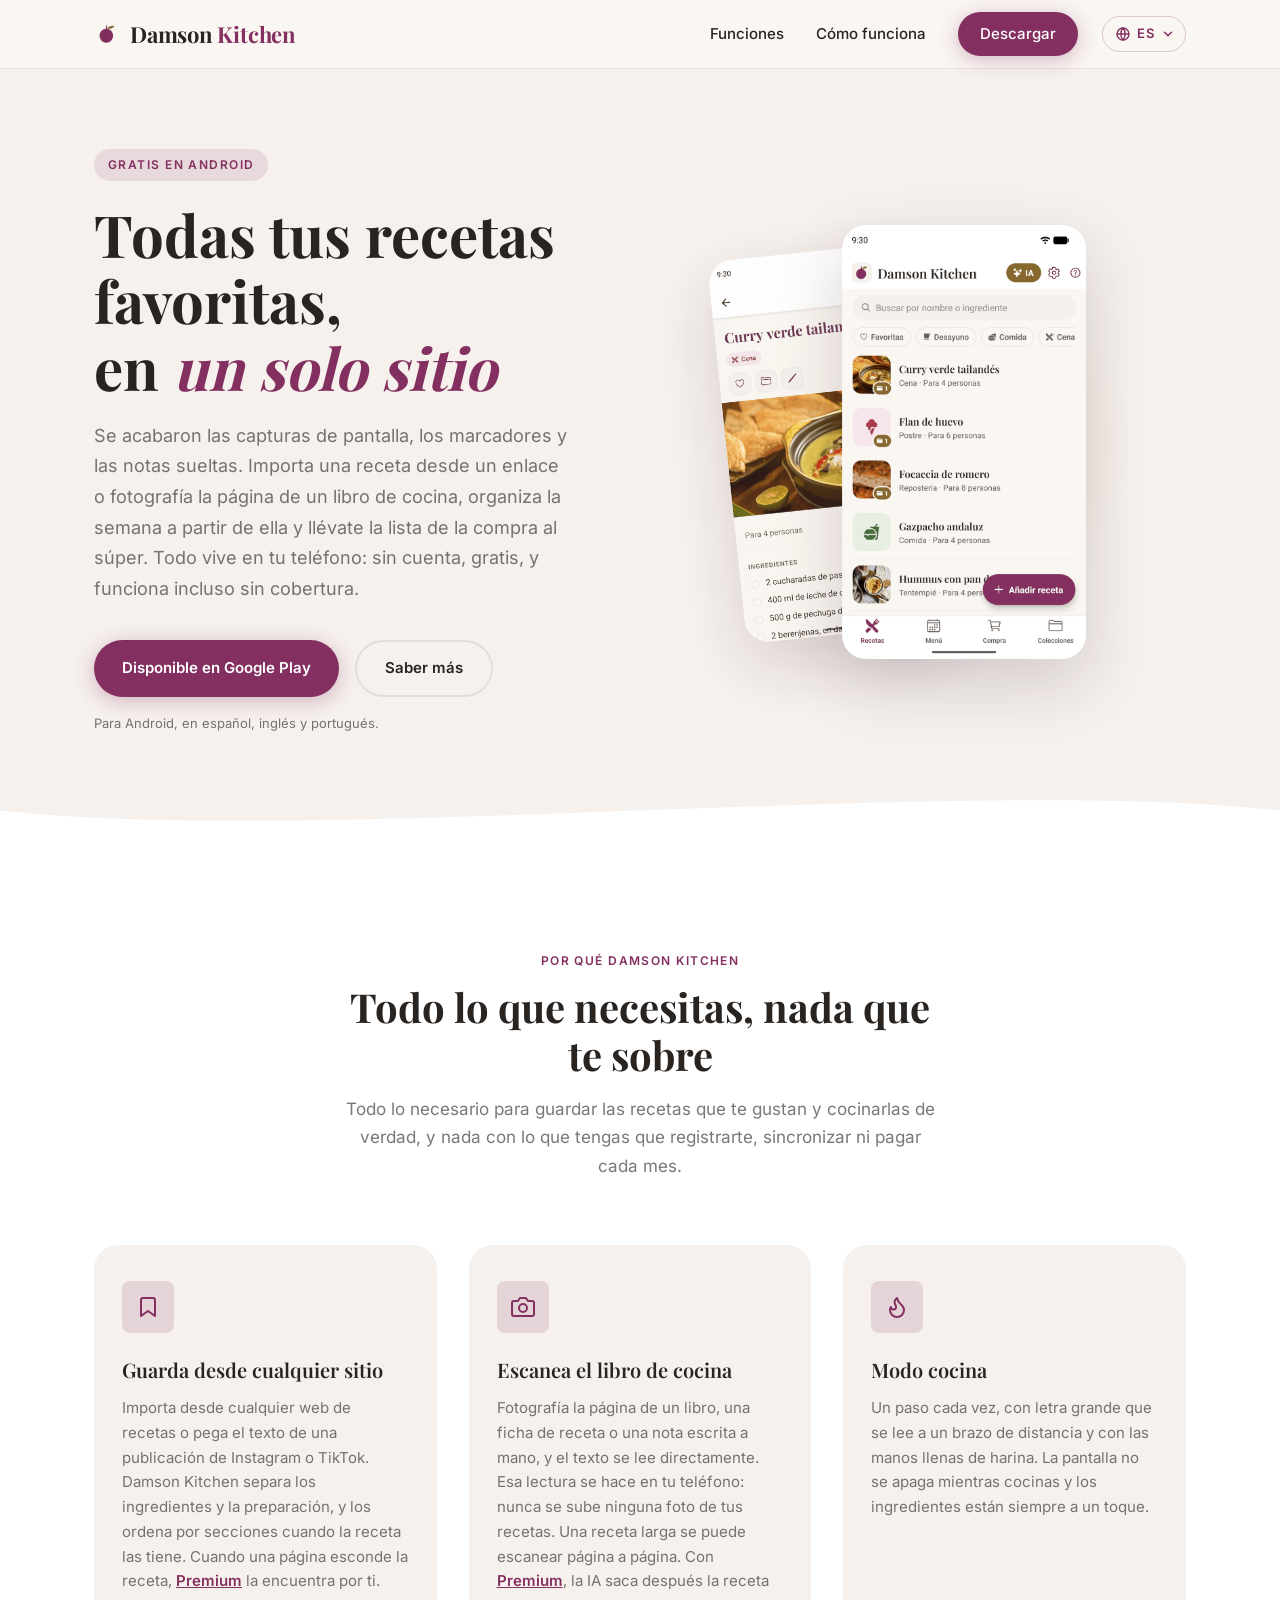
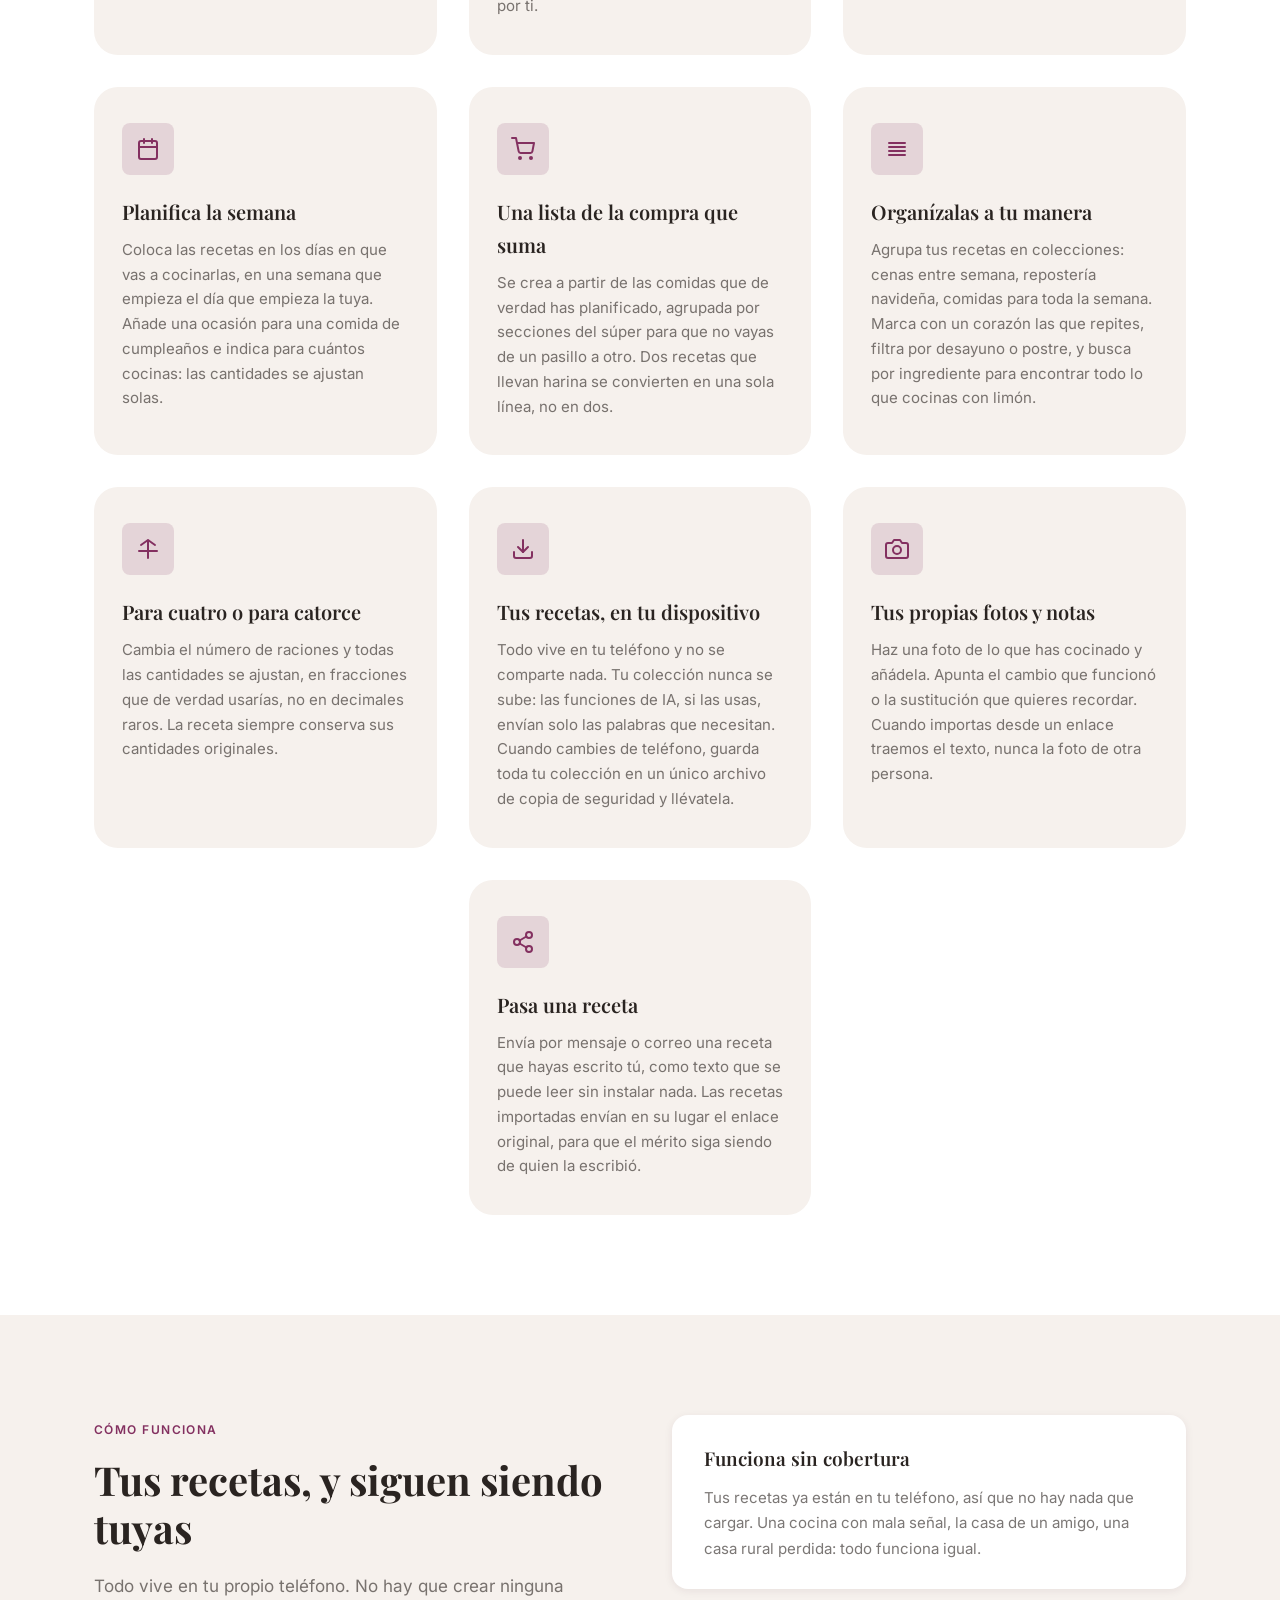
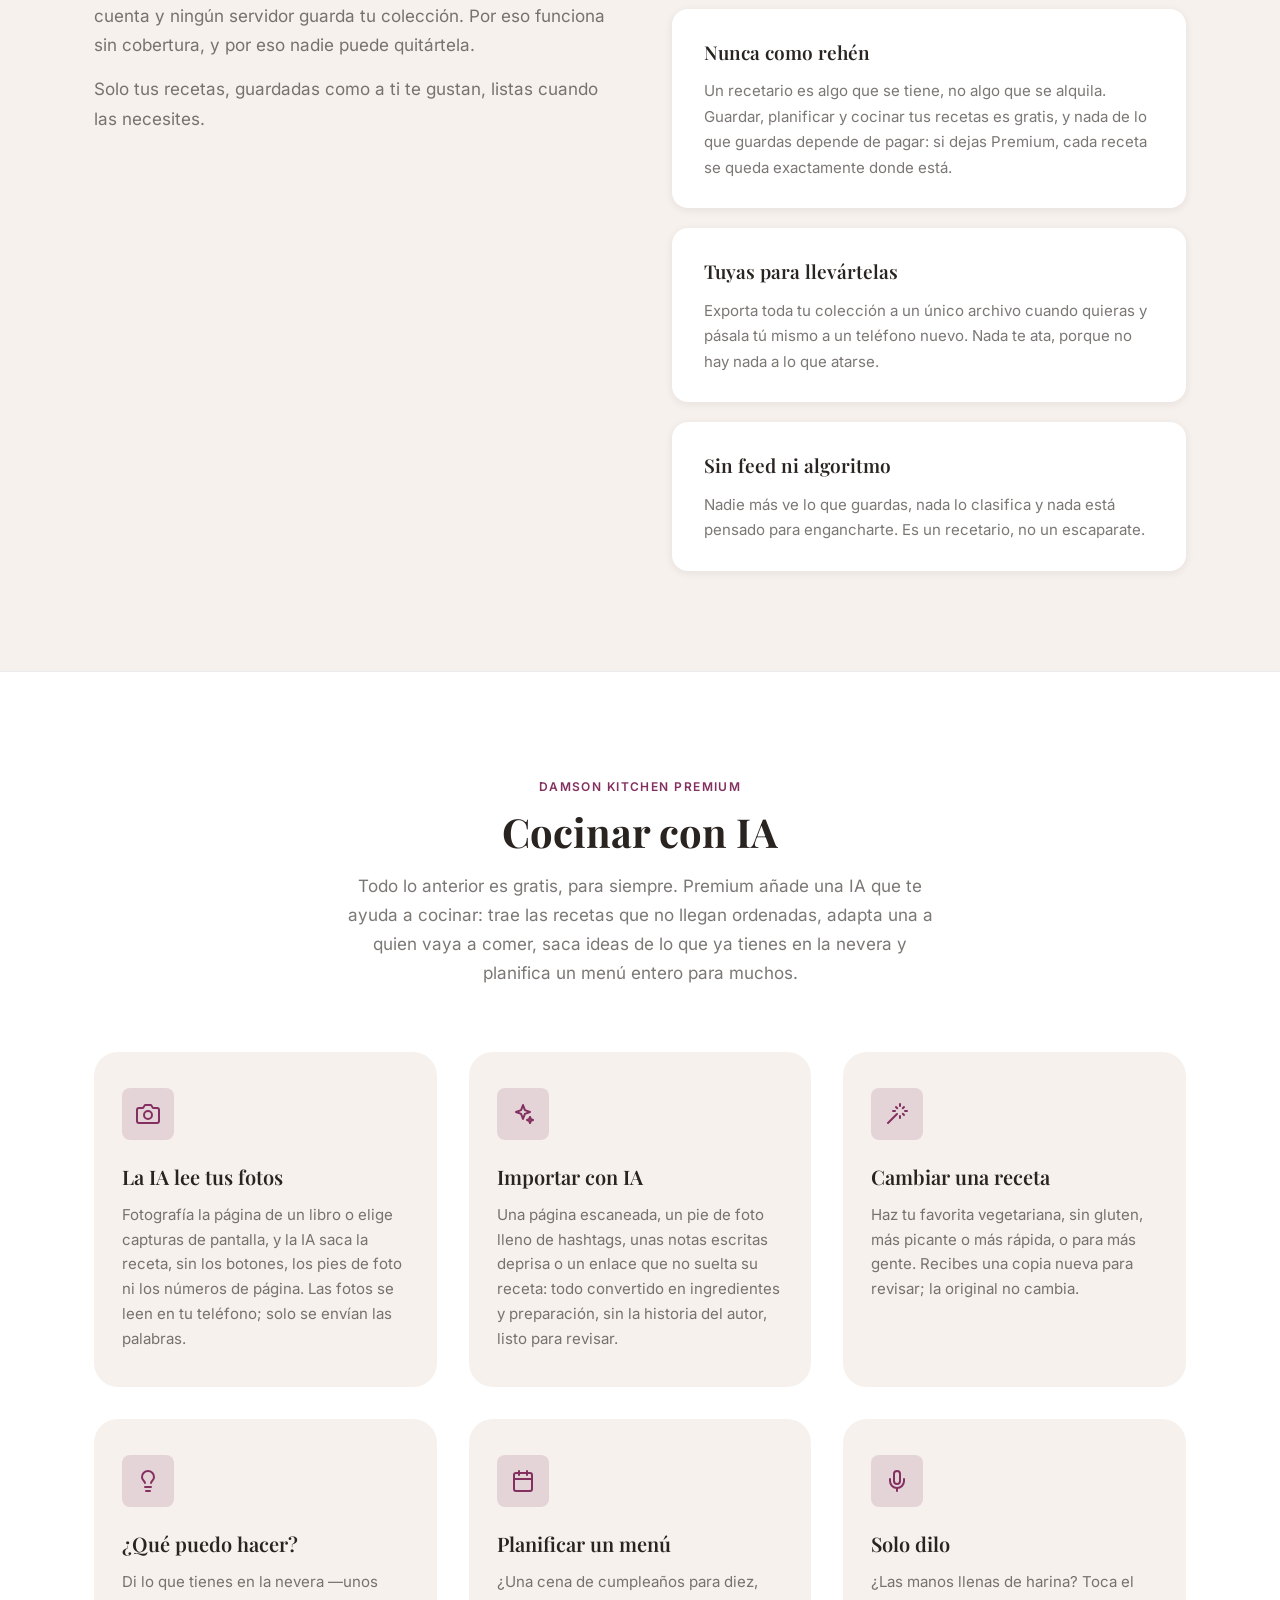
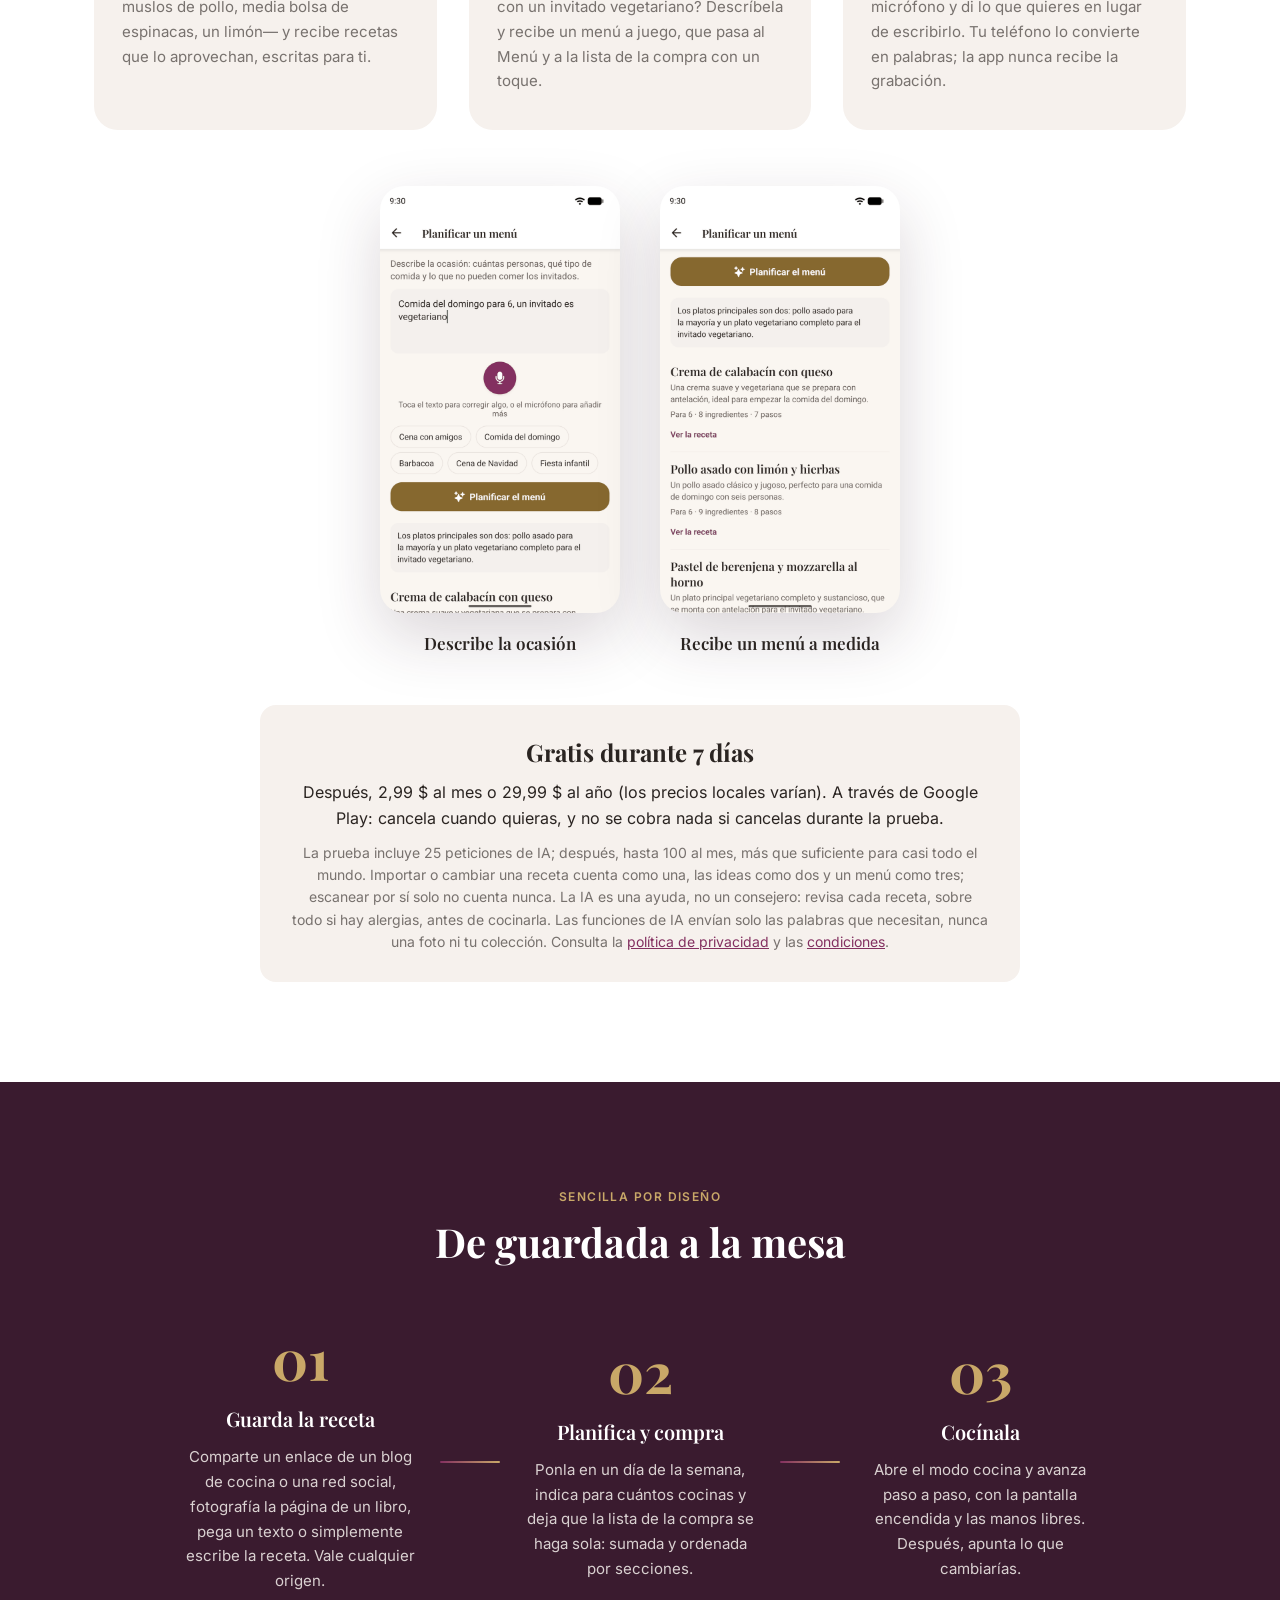
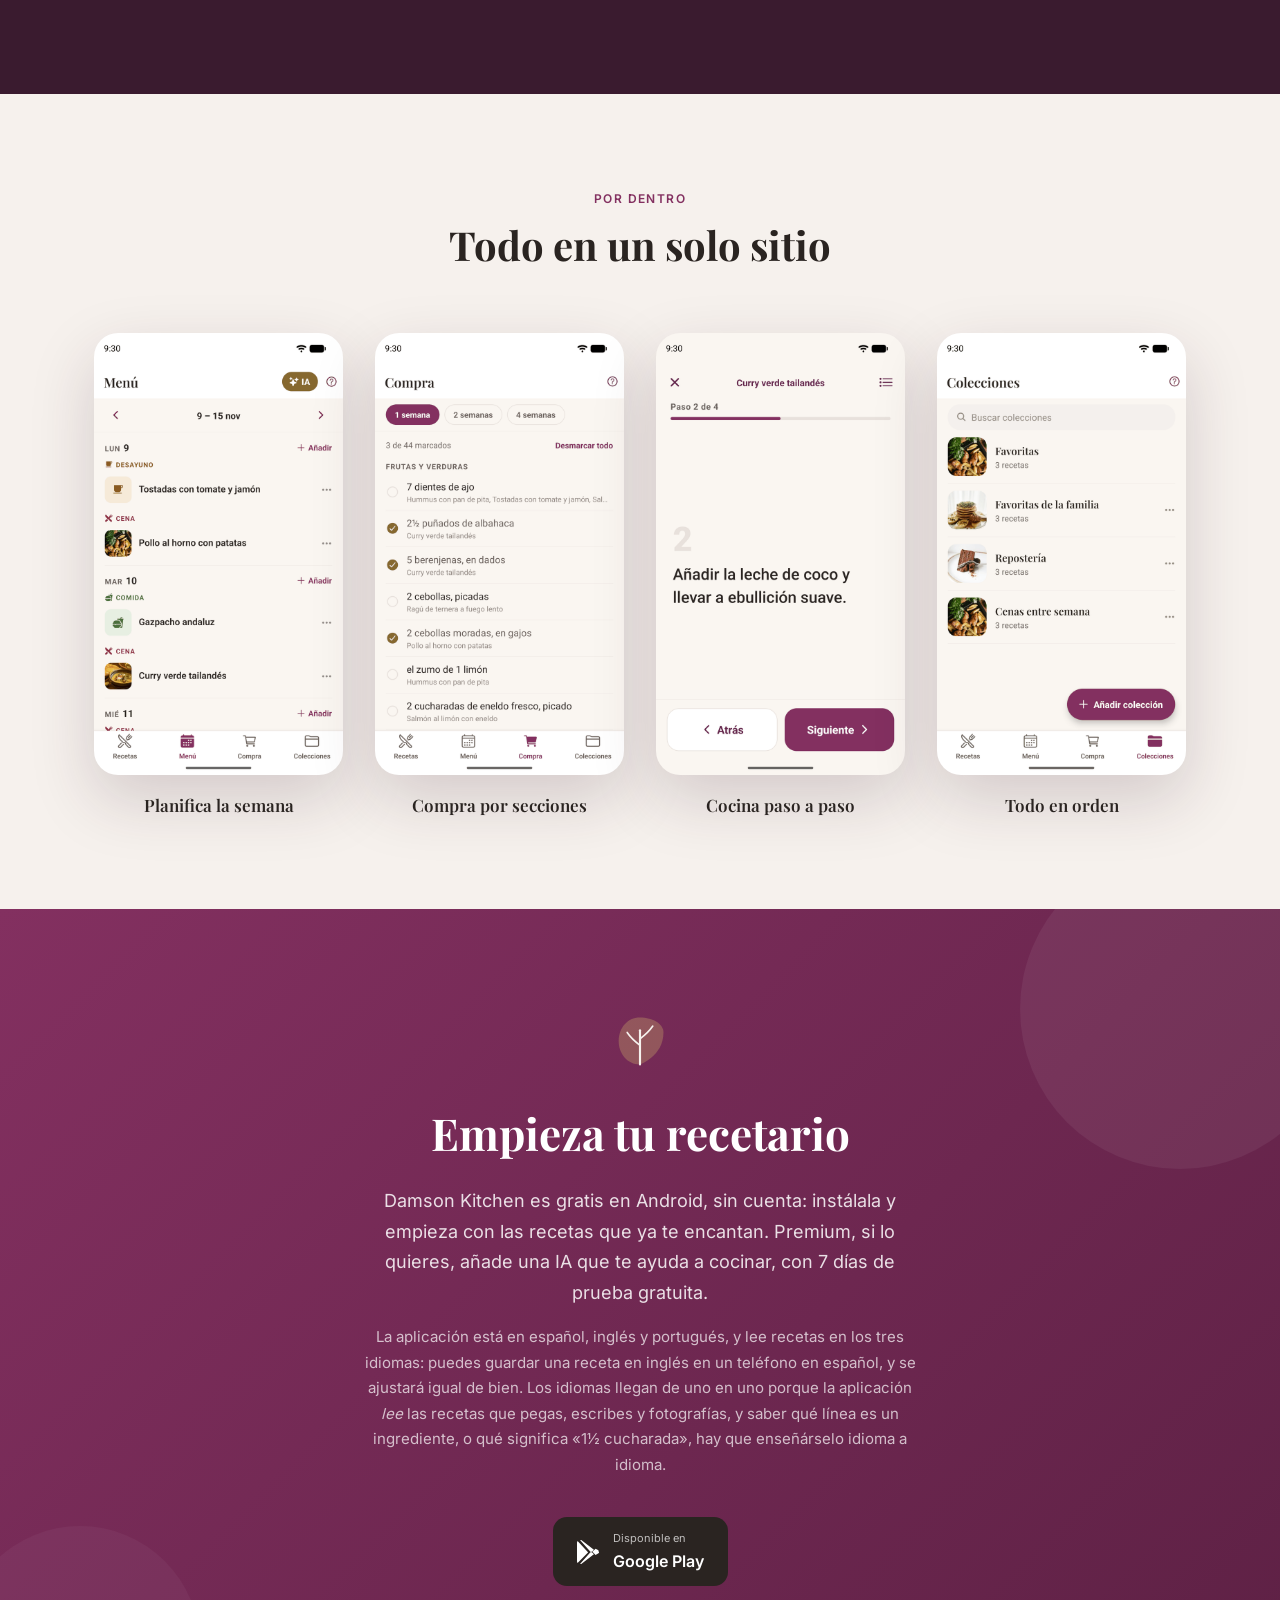
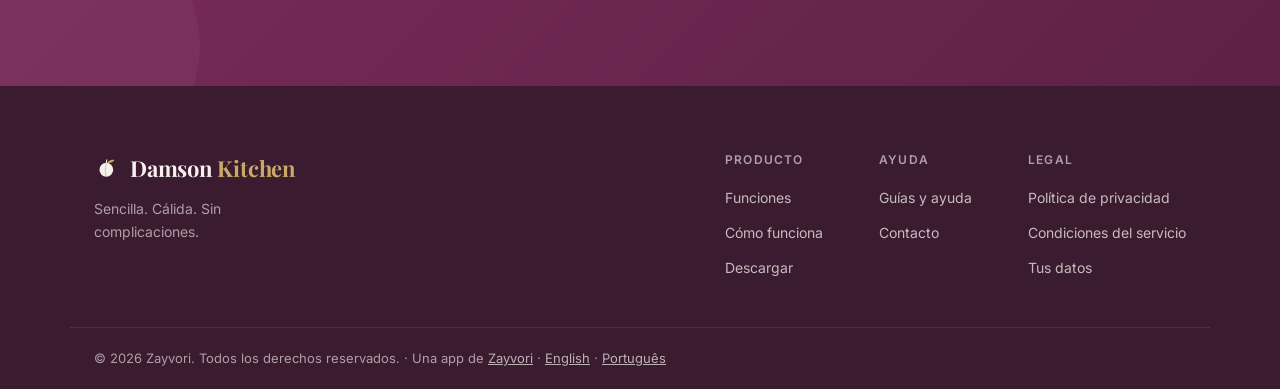
==== commit 3250053e: "Reading photos is free from 1.2; the AI that reads them is Premium Co-Authored-By: Claude Opus 5.5 <" ====
--- a/es/index.html
+++ b/es/index.html
@@ -127,7 +127,7 @@
             </svg>
           </div>
           <h3>Escanea el libro de cocina</h3>
-          <p>Fotografía la página de un libro, una ficha de receta o una nota escrita a mano, y el texto se lee directamente. Esa lectura se hace en tu teléfono: nunca se sube ninguna foto de tus recetas. Una receta larga se puede escanear página a página. Forma parte de <a href="#premium">Premium</a>.</p>
+          <p>Fotografía la página de un libro, una ficha de receta o una nota escrita a mano, y el texto se lee directamente. Esa lectura se hace en tu teléfono: nunca se sube ninguna foto de tus recetas. Una receta larga se puede escanear página a página. Con <a href="#premium">Premium</a>, la IA saca después la receta por ti.</p>
         </div>
         <div class="feature-card">
           <div class="feature-card__icon">
@@ -252,8 +252,8 @@
               <path d="M23 19a2 2 0 0 1-2 2H3a2 2 0 0 1-2-2V8a2 2 0 0 1 2-2h4l2-3h6l2 3h4a2 2 0 0 1 2 2z"/><circle cx="12" cy="13" r="4"/>
             </svg>
           </div>
-          <h3>Escanear de una foto</h3>
-          <p>Pasa a la app la página de un libro de cocina, una ficha de receta o una captura de pantalla. La foto se lee en tu teléfono y nunca sale de él.</p>
+          <h3>La IA lee tus fotos</h3>
+          <p>Fotografía la página de un libro o elige capturas de pantalla, y la IA saca la receta, sin los botones, los pies de foto ni los números de página. Las fotos se leen en tu teléfono; solo se envían las palabras.</p>
         </div>
         <div class="feature-card">
           <div class="feature-card__icon">
@@ -394,7 +394,7 @@
         </svg>
       </div>
       <h2>Empieza tu recetario</h2>
-      <p>Damson Kitchen es gratis en Android, sin cuenta: instálala y empieza con las recetas que ya te encantan. Premium, si lo quieres, añade escanear y una IA que te ayuda a cocinar, con 7 días de prueba gratuita.</p>
+      <p>Damson Kitchen es gratis en Android, sin cuenta: instálala y empieza con las recetas que ya te encantan. Premium, si lo quieres, añade una IA que te ayuda a cocinar, con 7 días de prueba gratuita.</p>
       <p class="download__note">La aplicación está en español, inglés y portugués, y lee recetas en los tres idiomas: puedes guardar una receta en inglés en un teléfono en español, y se ajustará igual de bien. Los idiomas llegan de uno en uno porque la aplicación <em>lee</em> las recetas que pegas, escribes y fotografías, y saber qué línea es un ingrediente, o qué significa &laquo;1&frac12; cucharada&raquo;, hay que enseñárselo idioma a idioma.</p>
       <div class="download__badges">
         <a href="https://play.google.com/store/apps/details?id=com.damsonkitchen.app&amp;hl=es" class="store-badge" target="_blank" rel="noopener" aria-label="Descarga Damson Kitchen en Google Play">
